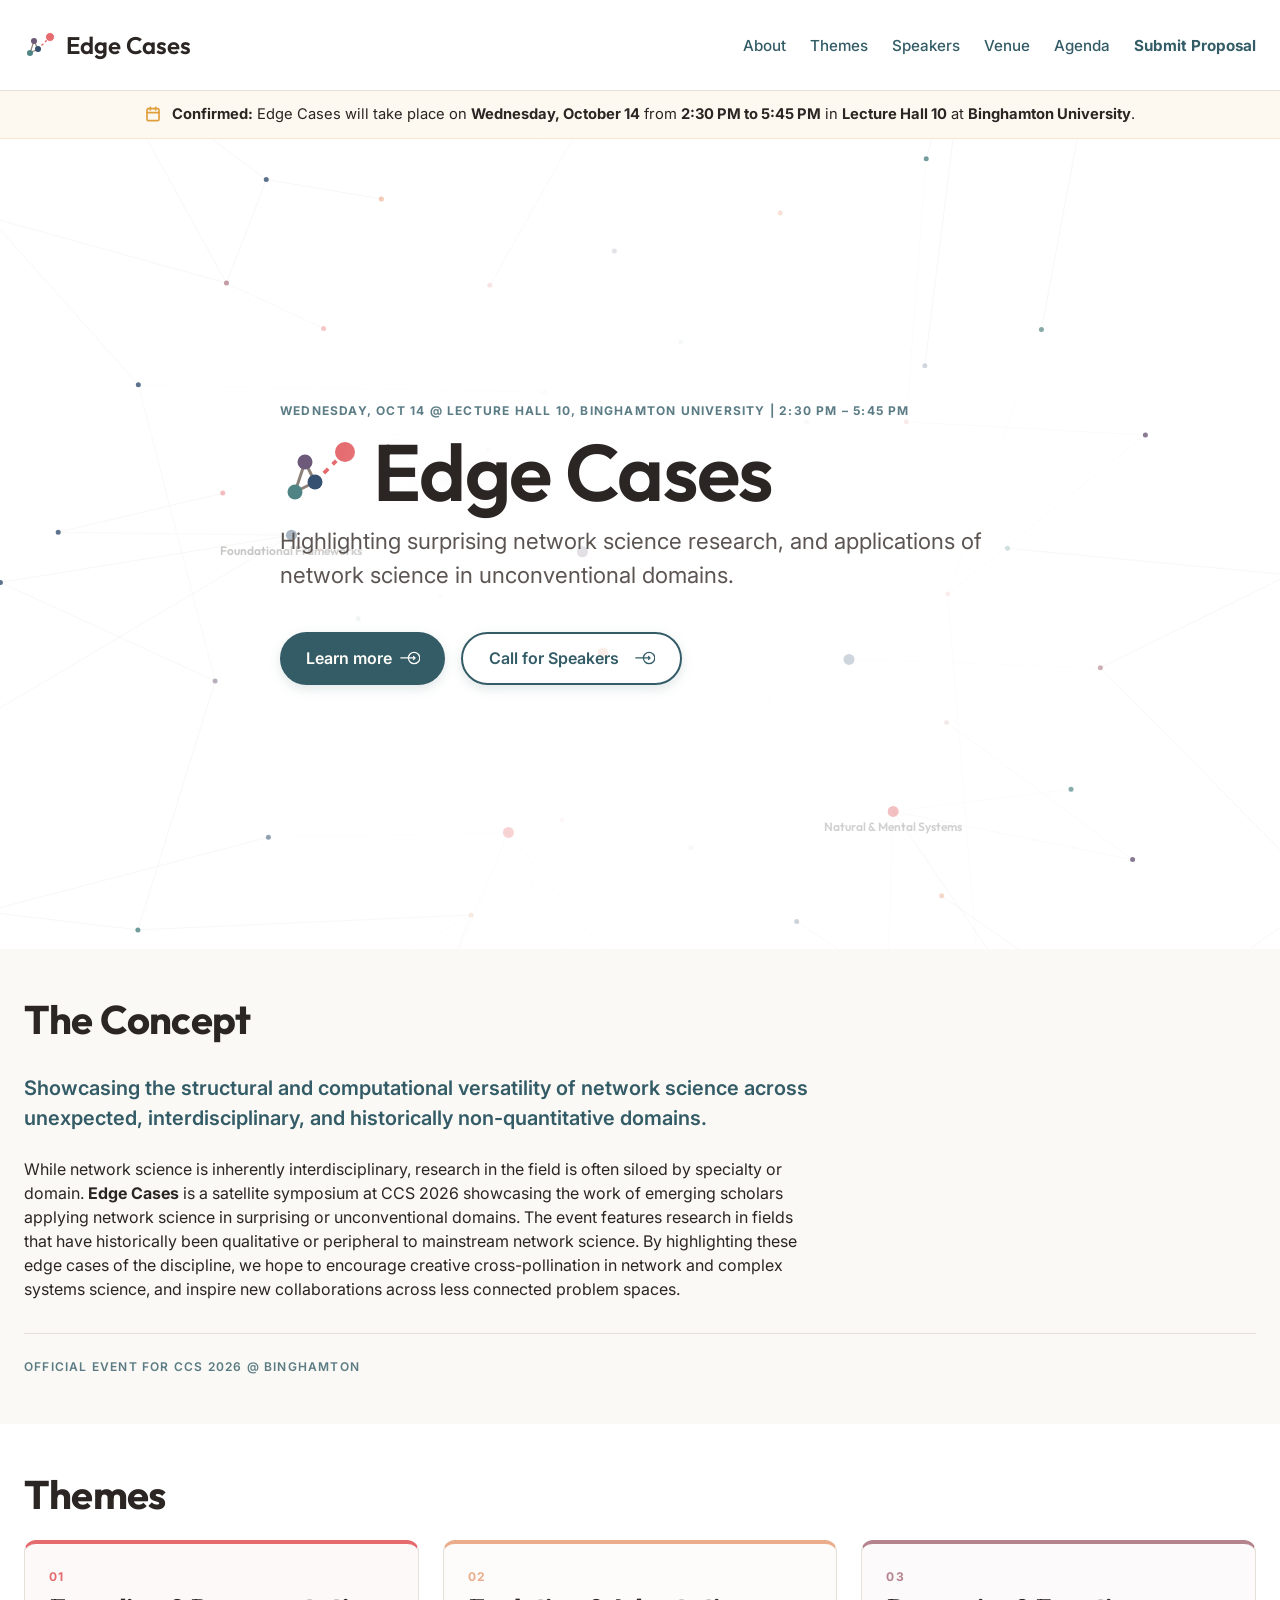
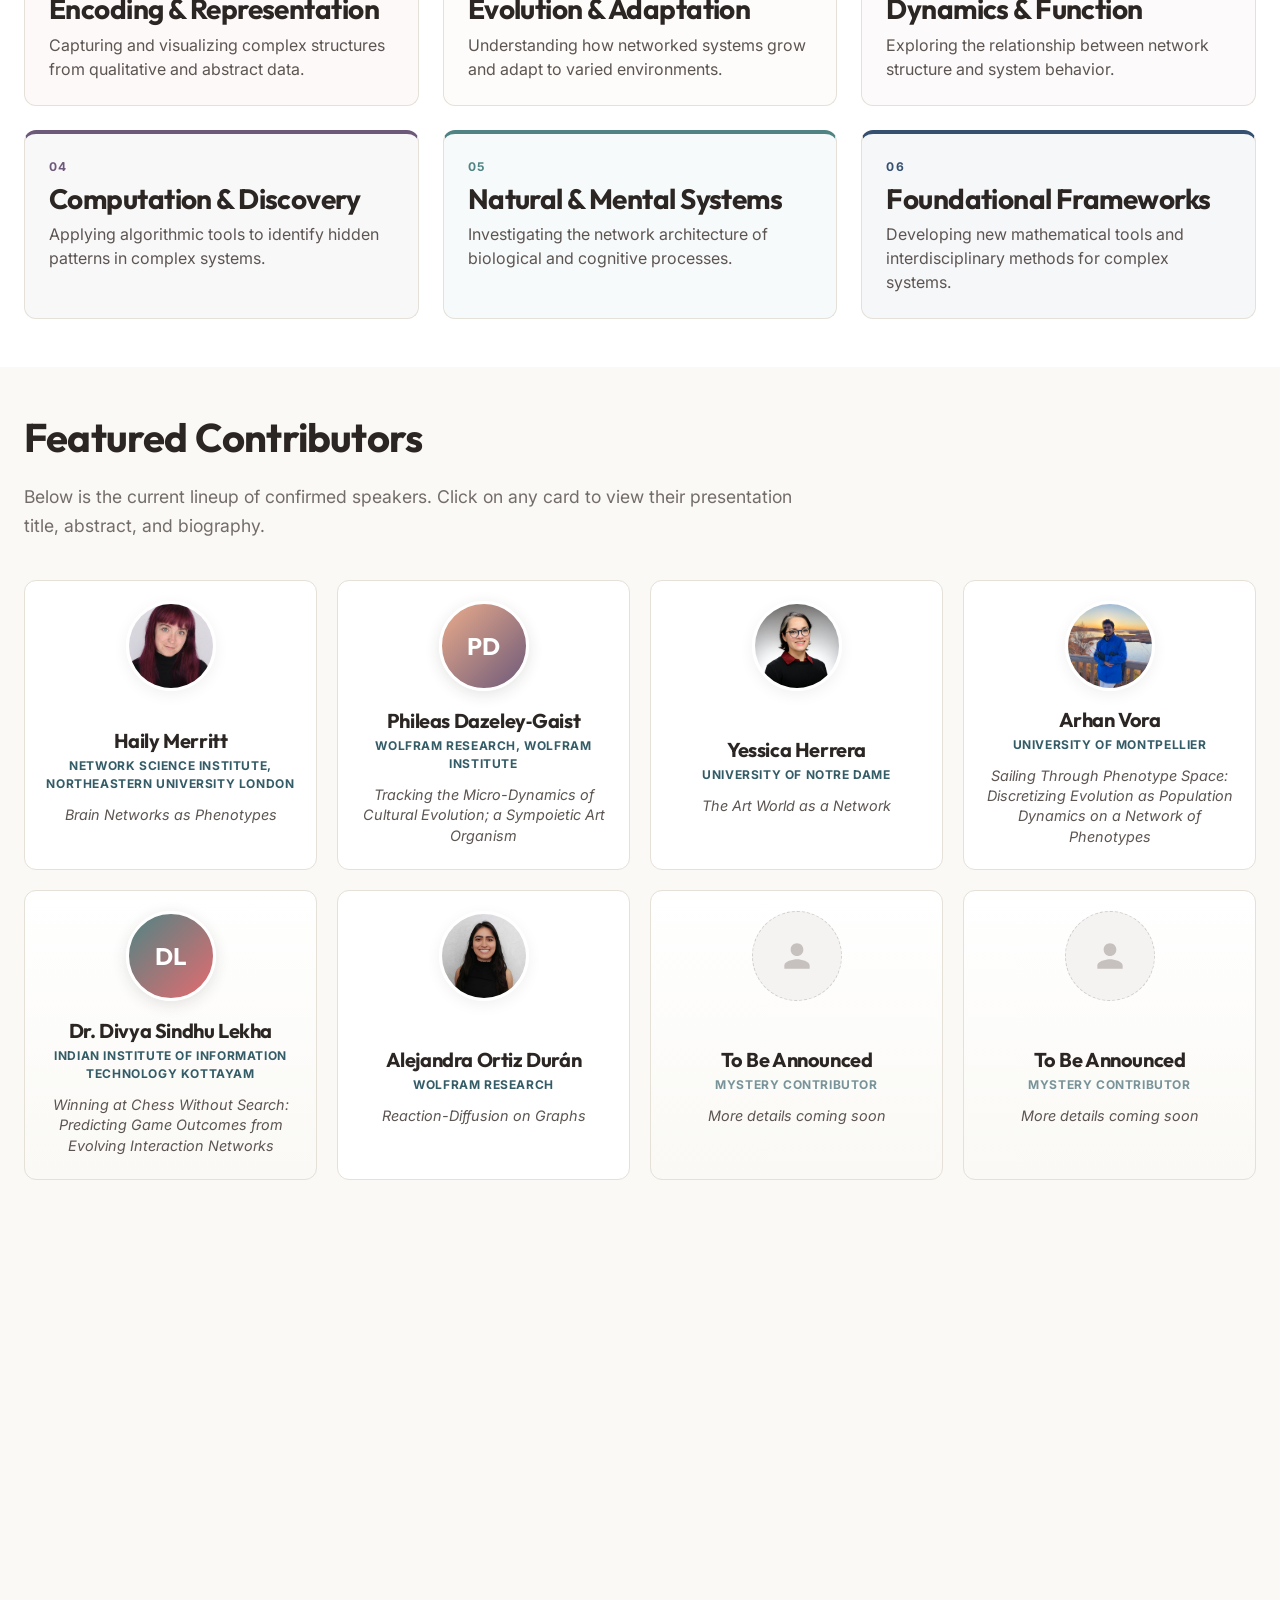
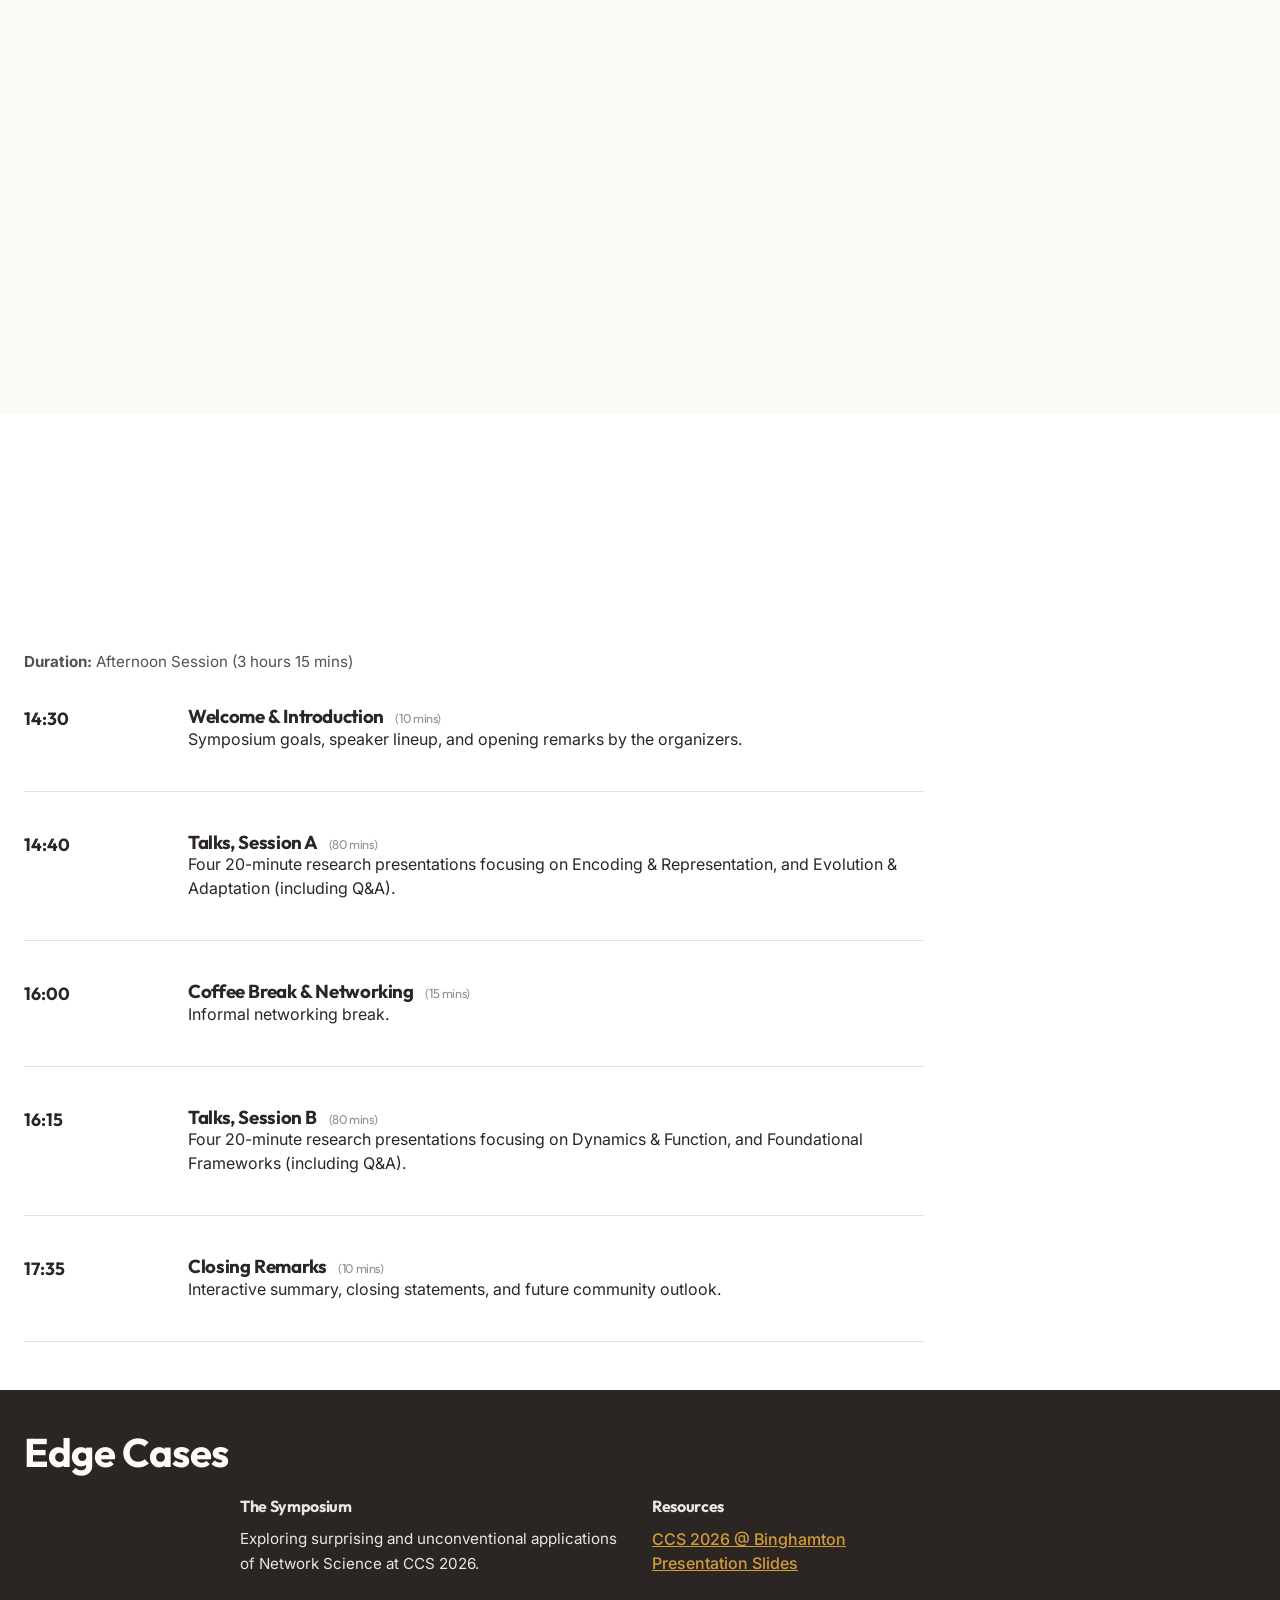
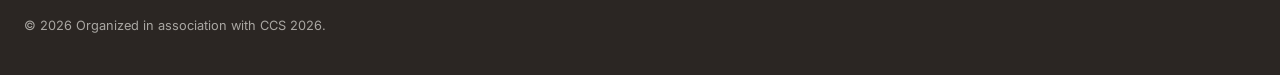
==== index.html @ ad69d9b4 "feat: add slides functionality with custom themes and update speaker data with theme metadata" ====
<!DOCTYPE html>
<html lang="en">

<head>
    <meta charset="UTF-8">
    <meta name="viewport" content="width=device-width, initial-scale=1.0">
    <title>Edge Cases: Surprising and Unconventional Applications in Network Science | CCS 2026 Satellite</title>
    <meta name="description"
        content="Join us at CCS 2026 for Edge Cases: a satellite symposium exploring surprising and unconventional applications of Network Science.">
    <meta name="keywords" content="network science, complex networks, complex systems, satellite symposium, CCS 2026, unconventional network science, network applications">
    <link rel="canonical" href="https://edgecases2026.org/">
    <link rel="stylesheet" href="style.css">
    
    <!-- Social Media Meta Tags -->
    <meta property="og:title" content="Edge Cases: Surprising and Unconventional Applications in Network Science | CCS 2026 Satellite">
    <meta property="og:description" content="Join us at CCS 2026 for Edge Cases: a satellite symposium exploring surprising and unconventional applications of Network Science.">
    <meta property="og:image" content="https://edgecases2026.org/media/thumbnail.png">
    <meta property="og:image:width" content="1200">
    <meta property="og:image:height" content="630">
    <meta property="og:url" content="https://edgecases2026.org">
    <meta property="og:type" content="website">
    <meta name="twitter:card" content="summary_large_image">
    <meta name="twitter:title" content="Edge Cases: CCS 2026 Satellite">
    <meta name="twitter:description" content="A CCS 2026 satellite symposium exploring surprising and unconventional applications of Network Science.">
    <meta name="twitter:image" content="https://edgecases2026.org/media/thumbnail.png">

    <link rel="preconnect" href="https://fonts.googleapis.com">
    <link rel="preconnect" href="https://fonts.gstatic.com" crossorigin>
    <link
        href="https://fonts.googleapis.com/css2?family=Inter:wght@400;500;600;700&family=Outfit:wght@300;400;500;600;700;800&family=Roboto+Mono:wght@500&display=swap"
        rel="stylesheet">
    <link rel="icon" type="image/svg+xml" href="favicon.svg">
</head>

<body>
    <header>
        <nav class="container">
            <a href="#" class="logo" style="display: flex; align-items: center; gap: 0.6rem; text-decoration: none; font-weight: 600; color: var(--text-color);">
                <svg width="32" height="32" viewBox="0 0 32 32" fill="none" xmlns="http://www.w3.org/2000/svg" style="display: inline-block; vertical-align: middle;">
                    <!-- Connection lines -->
                    <line x1="6" y1="24" x2="14" y2="20" stroke="#8c827a" stroke-width="1.2" />
                    <line x1="6" y1="24" x2="10" y2="12" stroke="#8c827a" stroke-width="1.2" />
                    <line x1="14" y1="20" x2="10" y2="12" stroke="#8c827a" stroke-width="1.2" />
                    <!-- Outlier connection -->
                    <line x1="14" y1="20" x2="26" y2="8" stroke="#e56b6f" stroke-width="1.5" stroke-dasharray="2.5 2.5" />
                    
                    <!-- Cluster Nodes -->
                    <circle cx="6" cy="24" r="3" fill="#508484" />
                    <circle cx="10" cy="12" r="3" fill="#6d597a" />
                    <circle cx="14" cy="20" r="3" fill="#355070" />
                    <!-- The Edge Case node (glowing coral, offset) -->
                    <circle cx="26" cy="8" r="4.5" fill="#e56b6f" stroke="#ffffff" stroke-width="1" />
                </svg>
                <span>Edge Cases</span>
            </a>
            <ul class="nav-links">
                <li><a href="#about">About</a></li>
                <li><a href="#themes">Themes</a></li>
                <li><a href="#speakers">Speakers</a></li>
                <li><a href="#venue">Venue</a></li>
                <li><a href="#agenda">Agenda</a></li>
                <li><a href="https://www.wolframcloud.com/obj/phileasd/EdgeCases2026_Submission" target="_blank"
                        style="color: var(--accent-color); font-weight: 700;">Submit Proposal</a></li>
            </ul>
            <button class="burger-button" id="mobileBurger">
                <span></span>
                <span></span>
                <span></span>
            </button>
        </nav>
        <div class="mobile-menu-panel" id="mobileMenu">
            <a href="#about">About</a>
            <a href="#themes">Themes</a>
            <a href="#speakers">Speakers</a>
            <a href="#venue">Venue</a>
            <a href="#agenda">Agenda</a>
            <a href="https://www.wolframcloud.com/obj/phileasd/EdgeCases2026_Submission" target="_blank"
                style="color: var(--accent-color); font-weight: 700;">Submit Proposal</a>
        </div>
    </header>

    <main>
        <div class="info-banner">
            <svg width="16" height="16" viewBox="0 0 24 24" fill="none" stroke="var(--secondary-accent)" stroke-width="2.5" stroke-linecap="round" stroke-linejoin="round" style="flex-shrink: 0; vertical-align: middle; margin-right: 0.2rem;">
                <rect x="3" y="4" width="18" height="18" rx="2" ry="2"></rect>
                <line x1="16" y1="2" x2="16" y2="6"></line>
                <line x1="8" y1="2" x2="8" y2="6"></line>
                <line x1="3" y1="10" x2="21" y2="10"></line>
            </svg>
            <p><strong>Confirmed:</strong> Edge Cases will take place on <strong>Wednesday, October 14</strong> from
                <strong>2:30 PM to 5:45 PM</strong> in <strong>Lecture Hall 10</strong> at <strong>Binghamton University</strong>.</p>
        </div>
        <section class="hero" id="home">
            <canvas id="networkCanvas" class="hero-canvas"></canvas>
            <div class="container">
                <div class="mono" data-reveal style="opacity: 0.8; margin-bottom: 0.5rem; color: var(--accent-color);">
                    Wednesday, Oct 14 @ Lecture Hall 10, Binghamton University | 2:30 PM – 5:45 PM
                </div>
                <h1 data-reveal style="display: flex; align-items: center; gap: 0.8rem; flex-wrap: wrap;">
                    <svg width="80" height="80" viewBox="0 0 32 32" fill="none" xmlns="http://www.w3.org/2000/svg" style="display: inline-block; vertical-align: middle;">
                        <!-- Connection lines -->
                        <line x1="6" y1="24" x2="14" y2="20" stroke="#8c827a" stroke-width="1.2" />
                        <line x1="6" y1="24" x2="10" y2="12" stroke="#8c827a" stroke-width="1.2" />
                        <line x1="14" y1="20" x2="10" y2="12" stroke="#8c827a" stroke-width="1.2" />
                        <!-- Outlier connection -->
                        <line x1="14" y1="20" x2="26" y2="8" stroke="#e56b6f" stroke-width="1.5" stroke-dasharray="2.5 2.5" />
                        
                        <!-- Cluster Nodes -->
                        <circle cx="6" cy="24" r="3" fill="#508484" />
                        <circle cx="10" cy="12" r="3" fill="#6d597a" />
                        <circle cx="14" cy="20" r="3" fill="#355070" />
                        <!-- The Edge Case node (glowing coral, offset) -->
                        <circle cx="26" cy="8" r="4.5" fill="#e56b6f" stroke="#ffffff" stroke-width="1" />
                    </svg>
                    <span>Edge Cases</span>
                </h1>
                <p class="tagline" data-reveal>Highlighting surprising network science research, and applications of network science in unconventional domains.</p>
                <div data-reveal style="display: flex; gap: 1rem; flex-wrap: wrap;">
                    <a href="#about" class="primary-cta">
                        Learn more
                        <svg class="arrow-circle-icon" width="24" height="14" viewBox="-395 256 24 14">
                            <path fill="none" d="M-377 263h-17.6m15.4-2.2l2.2 2.2-2.2 2.2" stroke="currentColor" stroke-width="1.5" />
                            <circle fill="none" cx="-378.1" cy="263" r="6.8" stroke="currentColor" stroke-width="1.5" />
                        </svg>
                    </a>
                    <a href="https://www.wolframcloud.com/obj/phileasd/EdgeCases2026_Submission" target="_blank"
                        class="primary-cta"
                        style="background: transparent; color: var(--accent-color); border: 2px solid var(--accent-color);">
                        Call for Speakers
                        <svg class="arrow-circle-icon" width="24" height="14" viewBox="-395 256 24 14"
                            style="margin-left: 0.5rem; stroke: var(--accent-color);">
                            <path fill="none" d="M-377 263h-17.6m15.4-2.2l2.2 2.2-2.2 2.2" stroke="currentColor"
                                stroke-width="1.5" />
                            <circle fill="none" cx="-378.1" cy="263" r="6.8" stroke="currentColor" stroke-width="1.5" />
                        </svg>
                    </a>
                </div>
            </div>
        </section>

        <section class="section section-alt" id="about">
            <div class="container">
                <div style="display: flex; flex-direction: column; gap: var(--space-lg);">
                    <div data-reveal style="max-width: 800px;">
                        <h2 style="margin-bottom: 2rem;">The Concept</h2>
                        <p style="font-size: 1.25rem; font-weight: 600; color: var(--accent-color); margin-bottom: 1.5rem; line-height: 1.5;">
                            Showcasing the structural and computational versatility of network science across unexpected, interdisciplinary, and historically non-quantitative domains.
                        </p>
                        <p>While network science is inherently interdisciplinary, research in the field is often siloed
                            by specialty or domain. <strong>Edge Cases</strong> is a satellite symposium at CCS 2026
                            showcasing the work of emerging scholars applying network science in surprising or unconventional domains.
                            The event features research in fields that have historically been qualitative or peripheral to mainstream
                            network science. By highlighting these edge cases of the discipline, we hope to encourage creative
                            cross-pollination in network and complex systems science, and inspire new collaborations across less
                            connected problem spaces.</p>
                    </div>
                    <div data-reveal
                        style="display: flex; flex-wrap: wrap; gap: 1.5rem; align-items: center; padding-top: 1.5rem; border-top: 1px solid var(--border-color);">
                        <a href="https://ccs26.cssociety.org/" target="_blank" class="mono"
                            style="color: var(--accent-color); font-weight: 600; text-decoration: none; opacity: 0.8;">Official
                            Event for CCS 2026 @ Binghamton</a>
                    </div>
                </div>
            </div>
        </section>

        <section class="section" id="themes">
            <div class="container">
                <h2 data-reveal>Themes</h2>
                <div class="grid" id="themes-grid" style="margin-top: var(--space-md);">
                    <!-- Dynamic Themes Inject Here -->
                </div>
            </div>
        </section>

        <section class="section section-alt" id="speakers">
            <div class="container" id="speakers-container">
                <!-- Dynamic Speakers or Teaser Inject Here via app.js -->
            </div>
        </section>

        <section class="section section-alt" id="venue">
            <div class="container">
                <h2 data-reveal>Venue & Location</h2>
                <div class="venue-layout" data-reveal>
                    <div class="venue-info">
                        <div class="venue-card">
                            <span class="mono" style="color: var(--accent-color); margin-bottom: 0.5rem; display: inline-block;">Location</span>
                            <h3 style="margin-bottom: 0.5rem; font-size: 1.75rem;">Lecture Hall 10</h3>
                            <p class="venue-building" style="font-weight: 600; margin-bottom: 0.25rem;">Lecture Hall Building (Bldg. No. 034)</p>
                            <p class="venue-institution" style="color: var(--muted-text); margin-bottom: 1rem;">Binghamton University | First Floor</p>
                            <p style="margin-bottom: 1.25rem; font-size: 0.95rem; line-height: 1.6;">
                                The symposium will take place in <strong>Lecture Hall 10</strong>, on the first floor of the main Lecture Hall building.
                            </p>
                            <div class="venue-timing" style="font-size: 0.9rem; border-top: 1px solid var(--border-color); padding-top: 1rem; line-height: 1.6;">
                                <strong>Date:</strong> Wednesday, October 14, 2026<br>
                                <strong>Official Satellite Slot:</strong> Afternoon Session (Satellite 3B, 3:15 PM – 5:45 PM)<br>
                                <strong>Edge Cases Program:</strong> 2:30 PM – 5:45 PM
                            </div>
                        </div>
                        
                        <div class="resource-downloads" style="margin-top: 1.5rem; display: flex; flex-direction: column; gap: 0.75rem;">
                            <a href="media/venue-map.pdf" target="_blank" class="download-btn">
                                <svg class="download-icon" width="16" height="16" viewBox="0 0 24 24" fill="none" stroke="currentColor" stroke-width="2" stroke-linecap="round" stroke-linejoin="round" style="margin-right: 0.5rem; vertical-align: middle;">
                                    <path d="M21 15v4a2 2 0 0 1-2 2H5a2 2 0 0 1-2-2v-4M7 10l5 5 5-5M12 15V3"/>
                                </svg>
                                <span>Download Venue Floor Plan (PDF)</span>
                            </a>
                            <a href="media/program-glance.pdf" target="_blank" class="download-btn">
                                <svg class="download-icon" width="16" height="16" viewBox="0 0 24 24" fill="none" stroke="currentColor" stroke-width="2" stroke-linecap="round" stroke-linejoin="round" style="margin-right: 0.5rem; vertical-align: middle;">
                                    <path d="M21 15v4a2 2 0 0 1-2 2H5a2 2 0 0 1-2-2v-4M7 10l5 5 5-5M12 15V3"/>
                                </svg>
                                <span>Download CCS Program at a Glance (PDF)</span>
                            </a>
                        </div>
                    </div>
                    
                    <div class="venue-visuals">
                        <div class="tab-container">
                            <div class="tab-buttons">
                                <button class="tab-btn active" data-tab="floorplan">Venue Floor Plan</button>
                                <button class="tab-btn" data-tab="schedule">CCS Schedule Glance</button>
                            </div>
                            <div class="tab-content active" id="floorplan-tab">
                                <div class="image-preview-wrapper" style="padding: 0; height: 500px;">
                                    <iframe src="media/venue-map.pdf" width="100%" height="100%" style="border: none; border-radius: 4px;"></iframe>
                                </div>
                            </div>
                            <div class="tab-content" id="schedule-tab">
                                <div class="image-preview-wrapper" style="padding: 0; height: 500px;">
                                    <iframe src="media/program-glance.pdf" width="100%" height="100%" style="border: none; border-radius: 4px;"></iframe>
                                </div>
                            </div>
                        </div>
                    </div>
                </div>
            </div>
        </section>

        <section class="section" id="agenda">
            <div class="container">
                <h2 data-reveal>Agenda</h2>
                <div class="info-banner" data-reveal style="margin-bottom: 2rem; border: 1px solid var(--border-color); border-radius: 4px; background: rgba(0,0,0,0.02);">
                    <p style="font-size: 0.9rem; opacity: 0.8;"><strong>Note:</strong> This schedule is tentative and subject to change based on the final speaker lineup.</p>
                </div>
                <div class="agenda-list" id="agenda-list">
                    <!-- Dynamic Agenda Inject Here -->
                </div>
            </div>
        </section>

        <!-- <section class="section section-alt" id="host">
            <div class="container">
                <div class="organizers-header" data-reveal>
                    <h2>The Host</h2>
                    <p class="section-description">Edge Cases 2026 is hosted by <strong>Wolfram Research</strong>.</p>
                </div>
            </div>
        </section> -->
    </main>

    <footer style="padding: 2.5rem 0; background: var(--primary-dark); color: #fdfcf7;">
        <div class="container text-center">
            <h2 style="color: #fdfcf7; margin-bottom: 1.5rem;">Edge Cases</h2>
            <div class="grid" style="max-width: 800px; margin: 0 auto; opacity: 0.9; text-align: left;">
                <div>
                    <h4 style="color: #fdfcf7; margin-bottom: 0.75rem;">The Symposium</h4>
                    <p style="font-size: 0.95rem; line-height: 1.6;">Exploring surprising and unconventional applications of Network Science at CCS 2026.</p>
                </div>
                <div>
                    <h4 style="color: #fdfcf7; margin-bottom: 0.75rem;">Resources</h4>
                    <ul>
                        <li><a href="https://ccs26.cssociety.org/" target="_blank"
                                style="color: #e5a93b; text-decoration: underline; font-weight: 500;">CCS 2026 @ Binghamton</a></li>
                        <li><a href="slides.html"
                                style="color: #e5a93b; text-decoration: underline; font-weight: 500;">Presentation Slides</a></li>
                    </ul>
                </div>
            </div>
            <p style="margin-top: 2.5rem; font-size: 0.8rem; opacity: 0.6;">&copy; 2026 Organized in association with CCS 2026.</p>
        </div>
    </footer>

    <!-- Speaker Detail Modal -->
    <dialog id="speakerModal" class="speaker-detail-modal">
        <div class="modal-wrapper">
            <button class="modal-close" id="modalCloseBtn" aria-label="Close modal">&times;</button>
            <div class="modal-body">
                <div class="modal-header">
                    <div class="modal-speaker-image" id="modalSpeakerImage"></div>
                    <div class="modal-speaker-meta">
                        <h2 id="modalSpeakerName"></h2>
                        <div class="modal-speaker-affiliation" id="modalSpeakerAffiliation"></div>
                        <a id="modalSpeakerLink" href="#" target="_blank" class="mono" style="font-size: 0.85rem; color: var(--accent-color); text-decoration: none; display: block; margin-top: 0.35rem; font-weight: 500;"></a>
                    </div>
                </div>
                <div class="modal-content-section">
                    <div class="modal-talk-section">
                        <span class="mono modal-section-tag">Presentation Title</span>
                        <h3 id="modalTalkTitle" style="color: var(--accent-color); font-size: 1.5rem; margin: 0.5rem 0 1.25rem 0;"></h3>
                        <span class="mono modal-section-tag">Abstract</span>
                        <p id="modalTalkAbstract" class="modal-text" style="margin-top: 0.5rem; margin-bottom: 1.5rem; font-size: 0.98rem; line-height: 1.6; color: var(--text-color);"></p>
                    </div>
                    <div class="modal-bio-section" style="border-top: 1px solid var(--border-color); padding-top: 1.25rem;">
                        <span class="mono modal-section-tag">Biography</span>
                        <p id="modalSpeakerBio" class="modal-text" style="margin-top: 0.5rem; font-size: 0.95rem; line-height: 1.6; color: var(--muted-text);"></p>
                    </div>
                </div>
            </div>
        </div>
    </dialog>

    <script src="app.js"></script>
</body>

</html>
---- style.css ----
:root {
  /* Colors - Warm, Creative, Light & Simple */
  --bg-color: #ffffff;       /* Crisp clean white */
  --section-bg: #faf9f5;     /* Soft paper warm-grey */
  --text-color: #2b2623;     /* Dark espresso charcoal */
  --accent-color: #335c67;   /* Muted Slate Teal */
  --secondary-accent: #e09f3e; /* Warm Ochre */
  --primary-dark: #2b2623;   /* Espresso charcoal for strong contrast */
  --muted-text: #5c5552;     /* Slightly darker warm grey for readability */
  --card-bg: #ffffff;
  --border-color: #e5e0d8;   /* Cleaner, slightly darker border */
  --nav-bg: rgba(255, 255, 255, 0.96);

  /* Typography */
  --font-main: 'Inter', sans-serif;
  --font-heading: 'Outfit', sans-serif;
  --font-mono: 'Roboto Mono', monospace;

  /* Spacing - Compact & Dense */
  --space-xs: 0.5rem;
  --space-sm: 1rem;
  --space-md: 1.5rem;
  --space-lg: 2rem;
  --space-xl: 3rem;

  /* Rounding - Softer, more creative */
  --radius-lg: 0.75rem;

  /* Transitions */
  --transition-fast: 0.2s cubic-bezier(0.16, 1, 0.3, 1);
  --transition-slow: 0.6s cubic-bezier(0.16, 1, 0.3, 1);
}

* {
  margin: 0;
  padding: 0;
  box-sizing: border-box;
}

html {
  scroll-behavior: smooth;
}

body {
  background-color: var(--bg-color);
  color: var(--text-color);
  font-family: var(--font-main);
  line-height: 1.5;
  /* Slightly tighter line height */
  overflow-x: hidden;
  padding-top: 90px; /* Offset for fixed header */
}

h1,
h2,
h3,
h4 {
  font-family: var(--font-heading);
  font-weight: 700;
  line-height: 1.1;
  letter-spacing: -0.02em;
}

h1 {
  font-size: clamp(3rem, 10vw, 5rem);
  /* Sized down slightly */
  color: var(--primary-dark);
}

h2 {
  font-size: clamp(2rem, 5vw, 2.5rem);
  margin-bottom: 1.5rem;
  /* Tighter h2 */
}

a {
  color: inherit;
  text-decoration: none;
  transition: var(--transition-fast);
}

ul {
  list-style: none;
}

/* Layout */
.container {
  max-width: 1300px;
  margin: 0 auto;
  padding: 0 var(--space-md);
}

.section {
  padding: var(--space-xl) 0;
  scroll-margin-top: 90px;
}

.section-alt {
  background: var(--section-bg);
}

.mono {
  font-family: var(--font-main);
  /* Tagline style */
  font-weight: 700;
  font-size: 0.75rem;
  text-transform: uppercase;
  letter-spacing: 0.1em;
  color: var(--accent-color);
}

/* Components */
.btn {
  display: inline-block;
  padding: 1rem 2.5rem;
  font-weight: 700;
  text-transform: uppercase;
  letter-spacing: 0.1em;
  background: var(--accent-color);
  color: white;
  border-radius: 0;
  transition: var(--transition-fast);
  border: none;
}

.btn:hover {
  background: var(--accent-color);
  transform: translateY(-2px);
}

/* Specific Section Styles */
/* Header */
header {
  position: fixed;
  top: 0;
  width: 100%;
  z-index: 1000;
  background: var(--nav-bg);
  border-bottom: 1px solid var(--border-color);
}

header .container {
  display: flex;
  justify-content: space-between;
  align-items: center;
  height: 90px;
}

.logo {
  font-family: var(--font-heading);
  font-size: 1.5rem;
  font-weight: 600;
  color: var(--text-color);
  white-space: nowrap;
  /* Prevent title from wrapping */
  z-index: 1001;
}

.nav-links {
  display: flex;
  gap: var(--space-md);
  align-items: center;
}

.nav-links a {
  font-weight: 500;
  color: var(--muted-text);
  font-size: 0.95rem;
}

.nav-links a:hover,
.nav-links a.active {
  color: var(--accent-color);
}

.nav-external a {
  color: var(--primary-dark) !important;
  font-weight: 700 !important;
  border: 1px solid var(--accent-color);
  padding: 0.4rem 0.8rem;
  border-radius: 4px;
  transition: all 0.2s ease;
}

.nav-external a:hover {
  background: var(--accent-color);
  color: white !important;
}

/* Hamburger Menu Button */
.burger-button {
  display: none;
  background: none;
  border: none;
  cursor: pointer;
  z-index: 1001;
  padding: 10px;
}

.burger-button span {
  display: block;
  width: 25px;
  height: 2px;
  background-color: var(--text-color);
  margin: 5px 0;
  transition: var(--transition-fast);
}

/* Mobile Menu Panel */
.mobile-menu-panel {
  display: none;
  position: fixed;
  top: 0;
  left: 0;
  width: 100%;
  height: 100vh;
  background: white;
  padding: 120px var(--space-md) var(--space-md);
  z-index: 1000;
  flex-direction: column;
  gap: var(--space-md);
}

.mobile-menu-panel a {
  font-size: 2rem;
  font-family: var(--font-heading);
  font-weight: 700;
  color: var(--text-color);
}

.mobile-menu-panel.active {
  display: flex;
}

.burger-button.active span:nth-child(1) {
  transform: rotate(45deg) translate(5px, 5px);
}

.burger-button.active span:nth-child(2) {
  opacity: 0;
}

.burger-button.active span:nth-child(3) {
  transform: rotate(-45deg) translate(5px, -5px);
}

/* Hero */
.hero {
  height: 90vh;
  /* Taller hero */
  min-height: 600px;
  display: flex;
  align-items: center;
  position: relative;
  background: white;
  /* Clean background for topic network */
  overflow: hidden;
  scroll-margin-top: 90px;
}

.hero-canvas {
  position: absolute;
  top: 0;
  left: 0;
  width: 100%;
  height: 100%;
  z-index: 1;
}

.hero .container {
  position: relative;
  z-index: 2;
  pointer-events: none;
  /* Allow interaction with canvas */
}

.hero .container>* {
  pointer-events: auto;
  /* Re-enable for content */
}

.hero h1 {
  position: relative;
  z-index: 10;
  margin: 0.5rem 0;
  text-shadow: 0 0 40px rgba(253, 253, 253, 1), 0 0 20px rgba(253, 253, 253, 0.8);
  /* Stronger glow for legibility */
  font-weight: 600;
}

.hero p.tagline {
  font-size: clamp(1.1rem, 3vw, 1.4rem);
  max-width: 720px;
  color: var(--muted-text);
  margin-bottom: var(--space-md);
  position: relative;
  z-index: 10;
  text-shadow: 0 0 20px rgba(253, 253, 253, 0.9);
}

/* Arrow CTA style */
.primary-cta {
  display: inline-flex;
  align-items: center;
  gap: 0.5rem;
  padding: 0.8rem 1.6rem;
  background: var(--accent-color);
  color: #fdfcf7;
  text-decoration: none;
  border-radius: 30px;
  font-weight: 600;
  transition: transform 0.2s, background 0.2s, box-shadow 0.2s;
  margin-top: 1rem;
  box-shadow: 0 4px 12px rgba(51, 92, 103, 0.15);
}

.primary-cta:hover {
  background: var(--primary-dark);
  color: #fdfcf7;
  transform: translateY(-2px);
  box-shadow: 0 6px 16px rgba(43, 38, 35, 0.25);
}

.primary-cta svg {
  width: 20px;
  height: 20px;
  stroke: currentColor;
  transition: transform 0.2s;
}

.primary-cta:hover svg {
  transform: translateX(4px);
}

/* Cards */
.grid {
  display: grid;
  grid-template-columns: repeat(auto-fit, minmax(320px, 1fr));
  gap: var(--space-md);
}

.theme-card {
  padding: var(--space-md);
  background: var(--card-bg);
  border-radius: var(--radius-lg);
  border: 1px solid var(--border-color);
  transition: var(--transition-fast);
}

.theme-card:hover {
  border-color: var(--theme-color);
  transform: translateY(-4px) rotate(0.4deg);
  box-shadow: 0 10px 24px rgba(43, 38, 35, 0.06);
}

.theme-card h3 {
  margin: 0.5rem 0;
  font-size: 1.75rem;
}

.theme-card p {
  color: var(--muted-text);
}

#speakers-grid {
  display: grid;
  grid-template-columns: 1fr;
  gap: 1.25rem;
}

@media (min-width: 500px) {
  #speakers-grid {
    grid-template-columns: repeat(2, 1fr);
  }
}

@media (min-width: 900px) {
  #speakers-grid {
    grid-template-columns: repeat(3, 1fr);
  }
}

@media (min-width: 1200px) {
  #speakers-grid {
    grid-template-columns: repeat(4, 1fr);
  }
}

.speaker-card {
  position: relative;
  padding: 1.25rem;
  background: white;
  border-radius: var(--radius-lg);
  border: 1px solid var(--border-color);
  text-align: center;
  transition: var(--transition-fast);
  display: flex;
  flex-direction: column;
  min-height: 290px;
  cursor: pointer;
}

.update-badge {
  position: absolute;
  top: 12px;
  right: 12px;
  background: rgba(224, 159, 62, 0.92); /* Elegant secondary amber accent */
  color: white;
  font-family: var(--font-mono);
  font-size: 0.65rem;
  font-weight: 700;
  padding: 0.25rem 0.6rem;
  border-radius: 4px;
  text-transform: uppercase;
  letter-spacing: 0.06em;
  box-shadow: 0 2px 8px rgba(224, 159, 62, 0.2);
  display: inline-flex;
  align-items: center;
  gap: 0.3rem;
  z-index: 5;
  transition: all 0.2s ease;
}

.speaker-card:hover .update-badge {
  background: #e09f3e;
  transform: scale(1.05);
}

.speaker-card.no-image {
  justify-content: center;
  background: linear-gradient(to bottom, #ffffff, var(--section-bg));
}

.speaker-card:hover {
  border-color: var(--theme-color);
  transform: translateY(-4px) rotate(-0.4deg);
  box-shadow: 0 10px 24px rgba(43, 38, 35, 0.06);
}

.speaker-card.is-anonymous {
  cursor: default;
}

.speaker-card.is-anonymous:hover {
  border-color: var(--border-color);
  transform: none;
  box-shadow: none;
}

.speaker-image {
  width: 90px;
  height: 90px;
  margin: 0 auto 1rem;
  border-radius: 50%;
  overflow: hidden;
  border: 3px solid var(--bg-color);
  box-shadow: 0 4px 15px rgba(0,0,0,0.06);
  flex-shrink: 0;
}

.speaker-image-placeholder {
  width: 90px;
  height: 90px;
  margin: 0 auto 1rem;
  border-radius: 50%;
  display: flex;
  align-items: center;
  justify-content: center;
  background: linear-gradient(135deg, var(--accent-color), var(--secondary-accent));
  color: white;
  font-family: var(--font-heading);
  font-weight: 700;
  font-size: 1.5rem;
  border: 3px solid var(--bg-color);
  box-shadow: 0 4px 15px rgba(51, 92, 103, 0.15);
  flex-shrink: 0;
}

.speaker-image img {
  width: 100%;
  height: 100%;
  object-fit: cover;
}

.speaker-info {
  flex-grow: 1;
  display: flex;
  flex-direction: column;
  justify-content: center;
}

.speaker-card h3 {
  font-size: 1.25rem;
  margin-bottom: 0.35rem;
  color: var(--primary-dark);
}

.speaker-card .affiliation {
  font-size: 0.75rem;
  font-weight: 700;
  color: var(--accent-color);
  margin-bottom: 0.75rem;
  text-transform: uppercase;
  letter-spacing: 0.05em;
}

.speaker-card .topic {
  font-size: 0.9rem;
  color: var(--muted-text);
  font-style: italic;
  line-height: 1.4;
}

/* Speaker Lineup Teaser */
.lineup-teaser-card {
  max-width: 850px;
  margin: 1rem auto 0;
  padding: 3.5rem 2rem;
  background: white;
  border-radius: var(--radius-lg);
  border: 1px solid var(--border-color);
  box-shadow: 0 4px 20px rgba(43, 38, 35, 0.03);
  text-align: center;
  display: flex;
  flex-direction: column;
  align-items: center;
  gap: 2.5rem;
  transition: var(--transition-medium);
}

.lineup-teaser-card:hover {
  transform: translateY(-2px);
  box-shadow: 0 10px 30px rgba(43, 38, 35, 0.07);
  border-color: var(--accent-color);
}

.avatar-stack {
  display: flex;
  justify-content: center;
  align-items: center;
  padding-left: 20px; /* Offset to keep stack centered */
}

.avatar-circle {
  width: 64px;
  height: 64px;
  border-radius: 50%;
  margin-left: -20px;
  border: 4px solid white;
  box-shadow: 0 4px 10px rgba(43, 38, 35, 0.12);
  transition: var(--transition-fast);
  display: flex;
  align-items: center;
  justify-content: center;
  color: white;
  font-family: var(--font-heading);
  font-weight: 700;
  font-size: 1.4rem;
  position: relative;
  cursor: pointer;
}

.avatar-circle:hover {
  transform: translateY(-6px) scale(1.1);
  z-index: 20 !important;
  box-shadow: 0 8px 20px rgba(43, 38, 35, 0.2);
}

.avatar-circle.mystery-avatar {
  font-size: 1.6rem;
}

@media (max-width: 480px) {
  .avatar-circle {
    width: 48px;
    height: 48px;
    margin-left: -15px;
    font-size: 1.1rem;
    border-width: 3px;
  }
  .avatar-circle.mystery-avatar {
    font-size: 1.25rem;
  }
  .avatar-stack {
    padding-left: 15px;
  }
}

.teaser-content h3 {
  font-size: 1.75rem;
  color: var(--primary-dark);
  margin-bottom: 0.75rem;
  font-family: var(--font-heading);
}

.teaser-content p {
  font-size: 1.1rem;
  color: var(--muted-text);
  max-width: 620px;
  margin: 0 auto 1.25rem;
  line-height: 1.6;
}

.teaser-subtext {
  font-size: 0.9rem;
  color: var(--accent-color);
  font-weight: 700;
  text-transform: uppercase;
  letter-spacing: 0.08em;
}

/* Agenda */
.agenda-list {
  max-width: 900px;
}

.agenda-item {
  display: flex;
  gap: var(--space-md);
  padding: 2.5rem 0;
  border-bottom: 1px solid var(--border-color);
}

.time {
  font-family: var(--font-heading);
  font-weight: 700;
  color: var(--primary-dark);
  font-size: 1.1rem;
  flex-basis: 140px;
  flex-shrink: 0;
}

/* Contact & Collaborate */
.organizers-header {
  max-width: 800px;
  margin-bottom: var(--space-lg);
}

.organizers-header h2 {
  margin-bottom: 1rem;
}

.section-description {
  font-size: 1.1rem;
  color: var(--muted-text);
  line-height: 1.6;
}

.organizers-grid {
  display: grid;
  grid-template-columns: repeat(auto-fit, minmax(400px, 1fr));
  gap: var(--space-lg);
  justify-items: start;
}

.organizers-card {
  padding: var(--space-lg);
  background: var(--card-bg);
  border-radius: var(--radius-lg);
  border: 1px solid var(--border-color);
  transition: var(--transition-fast);
  display: flex;
  flex-direction: column;
  justify-content: space-between;
}

.organizers-card:hover {
  border-color: var(--accent-color);
  transform: translateY(-5px);
  box-shadow: 0 10px 30px rgba(0, 0, 0, 0.03);
}

.organizers-card h3 {
  font-size: 1.8rem;
  margin-bottom: 1rem;
  color: var(--primary-dark);
}

.organizers-card p {
  color: var(--muted-text);
  margin-bottom: 2rem;
  line-height: 1.6;
}

.card-tag {
  font-family: var(--font-mono);
  font-size: 0.7rem;
  font-weight: 700;
  text-transform: uppercase;
  letter-spacing: 0.1em;
  color: var(--accent-color);
  margin-bottom: 0.5rem;
}

.organizers-actions {
  display: flex;
  gap: var(--space-md);
  flex-wrap: wrap;
}

.organizers-link {
  font-weight: 600;
  color: var(--primary-dark);
  border-bottom: 2px solid var(--accent-color);
  padding-bottom: 2px;
}

.organizers-link:hover {
  color: var(--accent-color);
}

.organizers-link:hover {
  color: var(--accent-color);
}

/* Info Banner */
.info-banner {
  background: rgba(224, 159, 62, 0.08); /* Subtle warm ochre tint */
  border-bottom: 1px solid rgba(224, 159, 62, 0.2);
  padding: 0.85rem var(--space-md);
  text-align: center;
  font-size: 0.92rem;
  color: var(--text-color);
  z-index: 900;
  position: relative;
  display: flex;
  justify-content: center;
  align-items: center;
  gap: 0.5rem;
}

.info-banner p {
  margin: 0;
  line-height: 1.4;
}

.info-banner strong {
  color: var(--primary-dark);
  font-weight: 700;
}

/* Animations */
[data-reveal] {
  opacity: 0;
  transform: translateY(40px);
  transition: var(--transition-slow);
}

[data-reveal].revealed {
  opacity: 1;
  transform: translateY(0);
}

/* Venue Section Styling */
.venue-layout {
  display: grid;
  grid-template-columns: 1fr 1.3fr;
  gap: var(--space-lg);
  margin-top: var(--space-md);
  align-items: start;
}

.venue-info {
  display: flex;
  flex-direction: column;
  gap: var(--space-md);
}

.venue-card {
  background: var(--card-bg);
  border: 1px solid var(--border-color);
  border-radius: var(--radius-lg);
  padding: 2rem;
  transition: border-color 0.3s ease, transform 0.3s ease;
  box-shadow: 0 4px 20px rgba(0, 0, 0, 0.02);
}

.venue-card:hover {
  border-color: var(--accent-color);
  transform: translateY(-2px);
}

.download-btn {
  display: flex;
  align-items: center;
  padding: 1rem 1.25rem;
  background: var(--card-bg);
  border: 1px solid var(--border-color);
  border-radius: var(--radius-lg);
  font-weight: 600;
  font-size: 0.9rem;
  color: var(--text-color);
  transition: all var(--transition-fast);
  box-shadow: 0 2px 8px rgba(0, 0, 0, 0.02);
}

.download-btn:hover {
  border-color: var(--accent-color);
  background: rgba(51, 92, 103, 0.04);
  color: var(--accent-color);
  transform: translateX(4px);
}

.venue-visuals {
  background: var(--card-bg);
  border: 1px solid var(--border-color);
  border-radius: var(--radius-lg);
  padding: 1.5rem;
  box-shadow: 0 4px 20px rgba(0, 0, 0, 0.02);
}

.tab-container {
  display: flex;
  flex-direction: column;
  gap: 1.25rem;
}

.tab-buttons {
  display: flex;
  gap: 0.5rem;
  border-bottom: 1px solid var(--border-color);
  padding-bottom: 0.75rem;
}

.tab-btn {
  padding: 0.6rem 1.2rem;
  background: none;
  border: 1px solid transparent;
  border-radius: 4px;
  font-family: var(--font-heading);
  font-weight: 600;
  font-size: 0.9rem;
  color: var(--muted-text);
  cursor: pointer;
  transition: all var(--transition-fast);
}

.tab-btn:hover {
  color: var(--text-color);
  background: rgba(0, 0, 0, 0.02);
}

.tab-btn.active {
  color: var(--accent-color);
  border-color: var(--border-color);
  background: var(--section-bg);
}

.tab-content {
  display: none;
  width: 100%;
}

.tab-content.active {
  display: block;
  animation: fadeIn 0.4s ease;
}

.image-preview-wrapper {
  width: 100%;
  border-radius: 4px;
  overflow: hidden;
  border: 1px solid var(--border-color);
  background: #fdfcf7;
  padding: 0.5rem;
  display: flex;
  flex-direction: column;
  align-items: center;
}

.preview-img {
  width: 100%;
  height: auto;
  display: block;
  border-radius: 2px;
  transition: transform 0.3s ease;
}

.preview-img:hover {
  transform: scale(1.015);
}

@keyframes fadeIn {
  from { opacity: 0; transform: translateY(4px); }
  to { opacity: 1; transform: translateY(0); }
}

@media (max-width: 900px) {
  .venue-layout {
    grid-template-columns: 1fr;
    gap: var(--space-md);
  }
}

@media (max-width: 768px) {
  .nav-links {
    display: none;
  }

  .burger-button {
    display: block;
  }

  .section {
    padding: var(--space-lg) 0;
  }

  .hero {
    height: auto;
    padding: calc(var(--space-xl) / 2) 0;
  }
}

/* Speaker Detail Modal Dialog Stylings (Glassmorphism & native handling) */
.speaker-detail-modal {
  border: 1px solid rgba(255, 255, 255, 0.25);
  border-radius: var(--radius-lg);
  background: rgba(255, 255, 255, 0.82);
  backdrop-filter: blur(16px) saturate(120%);
  -webkit-backdrop-filter: blur(16px) saturate(120%);
  padding: 0;
  max-width: 700px;
  width: 90%;
  box-shadow: 0 24px 60px rgba(43, 38, 35, 0.18);
  color: var(--text-color);
  overflow: hidden;
  position: fixed;
  top: 50%;
  left: 50%;
  transform: translate(-50%, -50%);
  margin: 0;
}

/* Modal Open Animation */
.speaker-detail-modal[open] {
  animation: modalZoomIn 0.35s cubic-bezier(0.34, 1.56, 0.64, 1);
}

@keyframes modalZoomIn {
  from {
    opacity: 0;
    transform: translate(-50%, -46%) scale(0.95);
  }
  to {
    opacity: 1;
    transform: translate(-50%, -50%) scale(1);
  }
}

/* Modal Backdrop */
.speaker-detail-modal::backdrop {
  background: rgba(43, 38, 35, 0.4);
  backdrop-filter: blur(8px);
  -webkit-backdrop-filter: blur(8px);
  animation: backdropFadeIn 0.35s ease;
}

@keyframes backdropFadeIn {
  from { opacity: 0; }
  to { opacity: 1; }
}

.modal-wrapper {
  padding: 2.5rem;
  position: relative;
  max-height: 85vh;
  overflow-y: auto;
}

.modal-close {
  position: absolute;
  top: 1.25rem;
  right: 1.25rem;
  background: rgba(43, 38, 35, 0.05);
  border: none;
  width: 32px;
  height: 32px;
  border-radius: 50%;
  font-size: 1.5rem;
  line-height: 1;
  display: flex;
  align-items: center;
  justify-content: center;
  color: var(--muted-text);
  cursor: pointer;
  transition: all var(--transition-fast);
  z-index: 10;
}

.modal-close:hover {
  background: rgba(43, 38, 35, 0.1);
  color: var(--text-color);
  transform: rotate(90deg);
}

.modal-header {
  display: flex;
  gap: 1.5rem;
  align-items: center;
  margin-bottom: 2.0rem;
  border-bottom: 1px solid var(--border-color);
  padding-bottom: 1.5rem;
}

.modal-speaker-image {
  width: 90px;
  height: 90px;
  border-radius: 50%;
  overflow: hidden;
  border: 3px solid white;
  box-shadow: 0 4px 15px rgba(0,0,0,0.06);
  flex-shrink: 0;
}

.modal-speaker-image img {
  width: 100%;
  height: 100%;
  object-fit: cover;
}

.modal-speaker-image-placeholder {
  width: 90px;
  height: 90px;
  border-radius: 50%;
  display: flex;
  align-items: center;
  justify-content: center;
  color: white;
  font-family: var(--font-heading);
  font-weight: 700;
  font-size: 1.75rem;
  border: 3px solid white;
  box-shadow: 0 4px 15px rgba(51, 92, 103, 0.15);
  flex-shrink: 0;
}

.modal-speaker-meta h2 {
  font-size: 1.75rem;
  margin-bottom: 0.25rem;
  color: var(--primary-dark);
}

.modal-speaker-affiliation {
  font-size: 0.85rem;
  font-weight: 700;
  color: var(--accent-color);
  text-transform: uppercase;
  letter-spacing: 0.05em;
}

.modal-section-tag {
  display: inline-block;
  font-size: 0.7rem;
  font-weight: 700;
  color: var(--accent-color);
  text-transform: uppercase;
  letter-spacing: 0.08em;
  opacity: 0.8;
}

@media (max-width: 600px) {
  .modal-wrapper {
    padding: 1.75rem;
  }
  
  .modal-header {
    flex-direction: column;
    text-align: center;
    gap: 1rem;
  }
  
  .modal-speaker-image, .modal-speaker-image-placeholder {
    width: 80px;
    height: 80px;
    margin: 0 auto;
  }
  
  .modal-speaker-meta h2 {
    font-size: 1.5rem;
  }
}
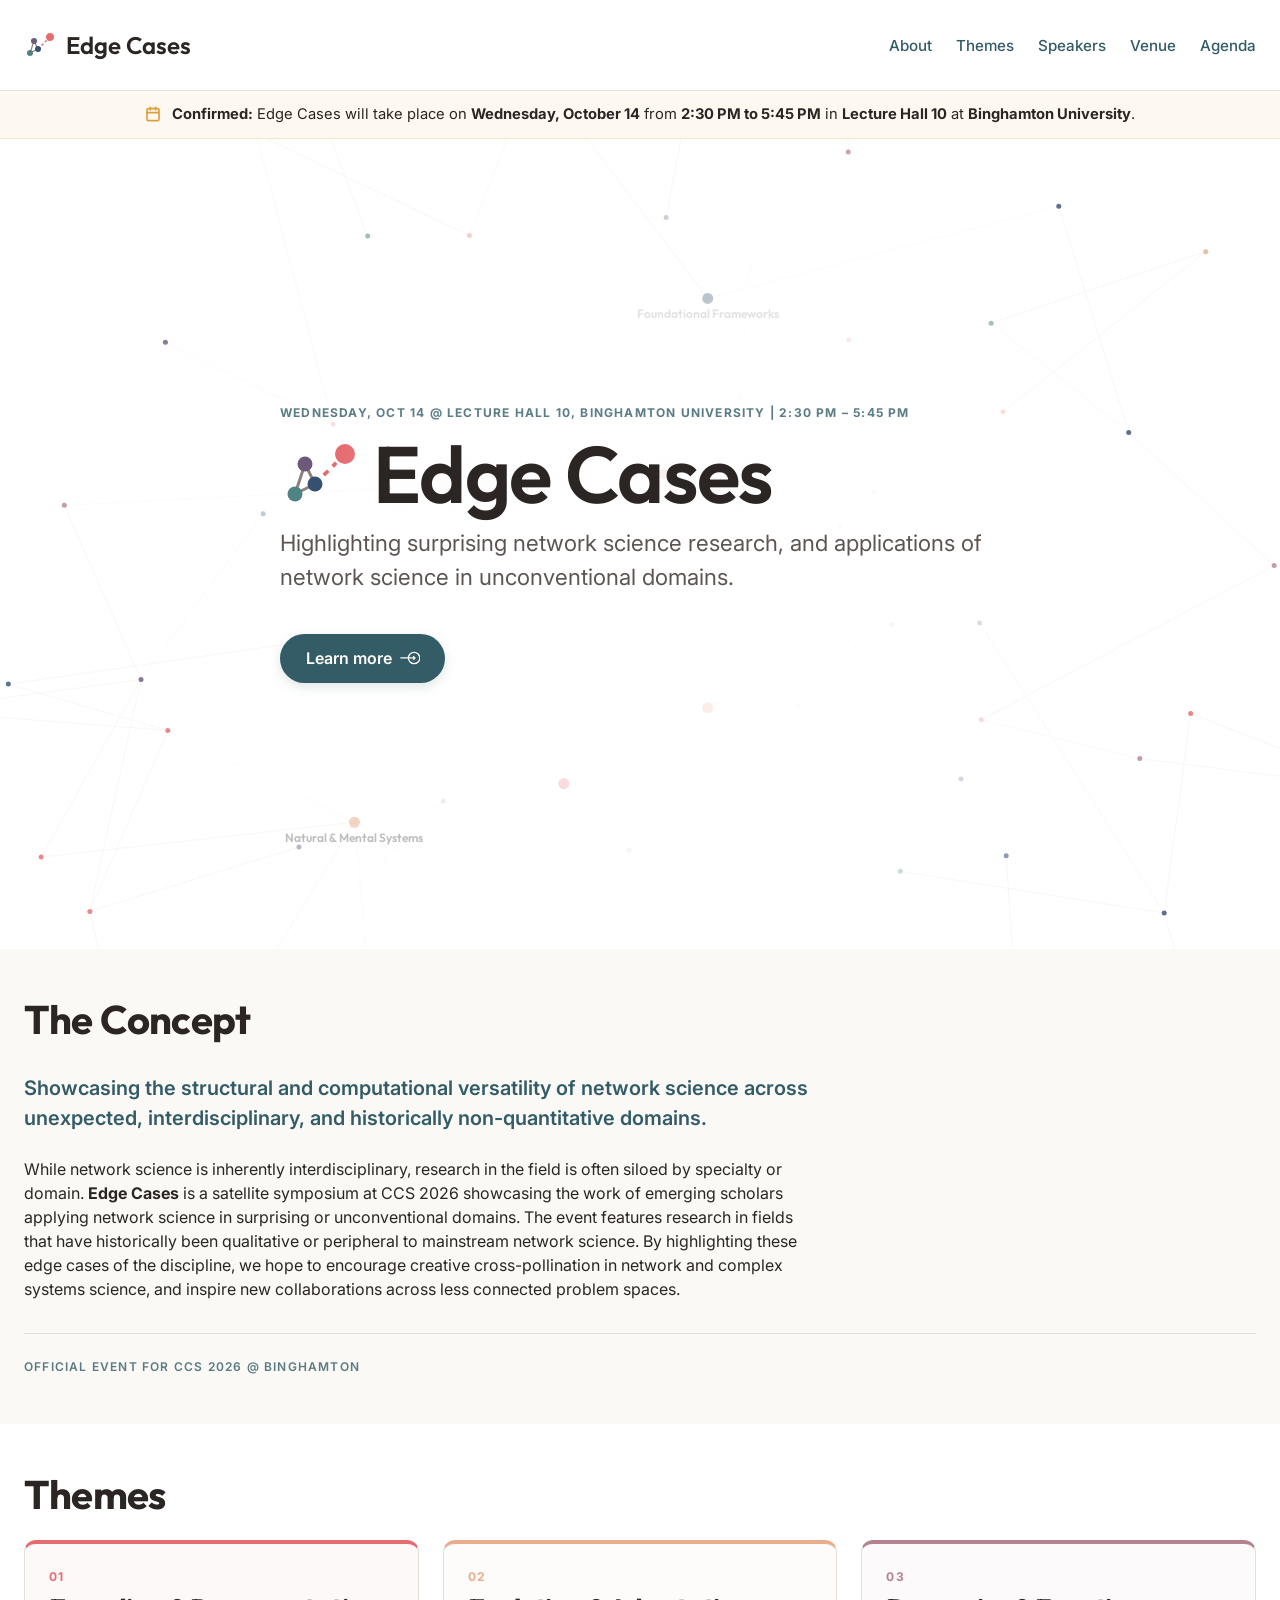
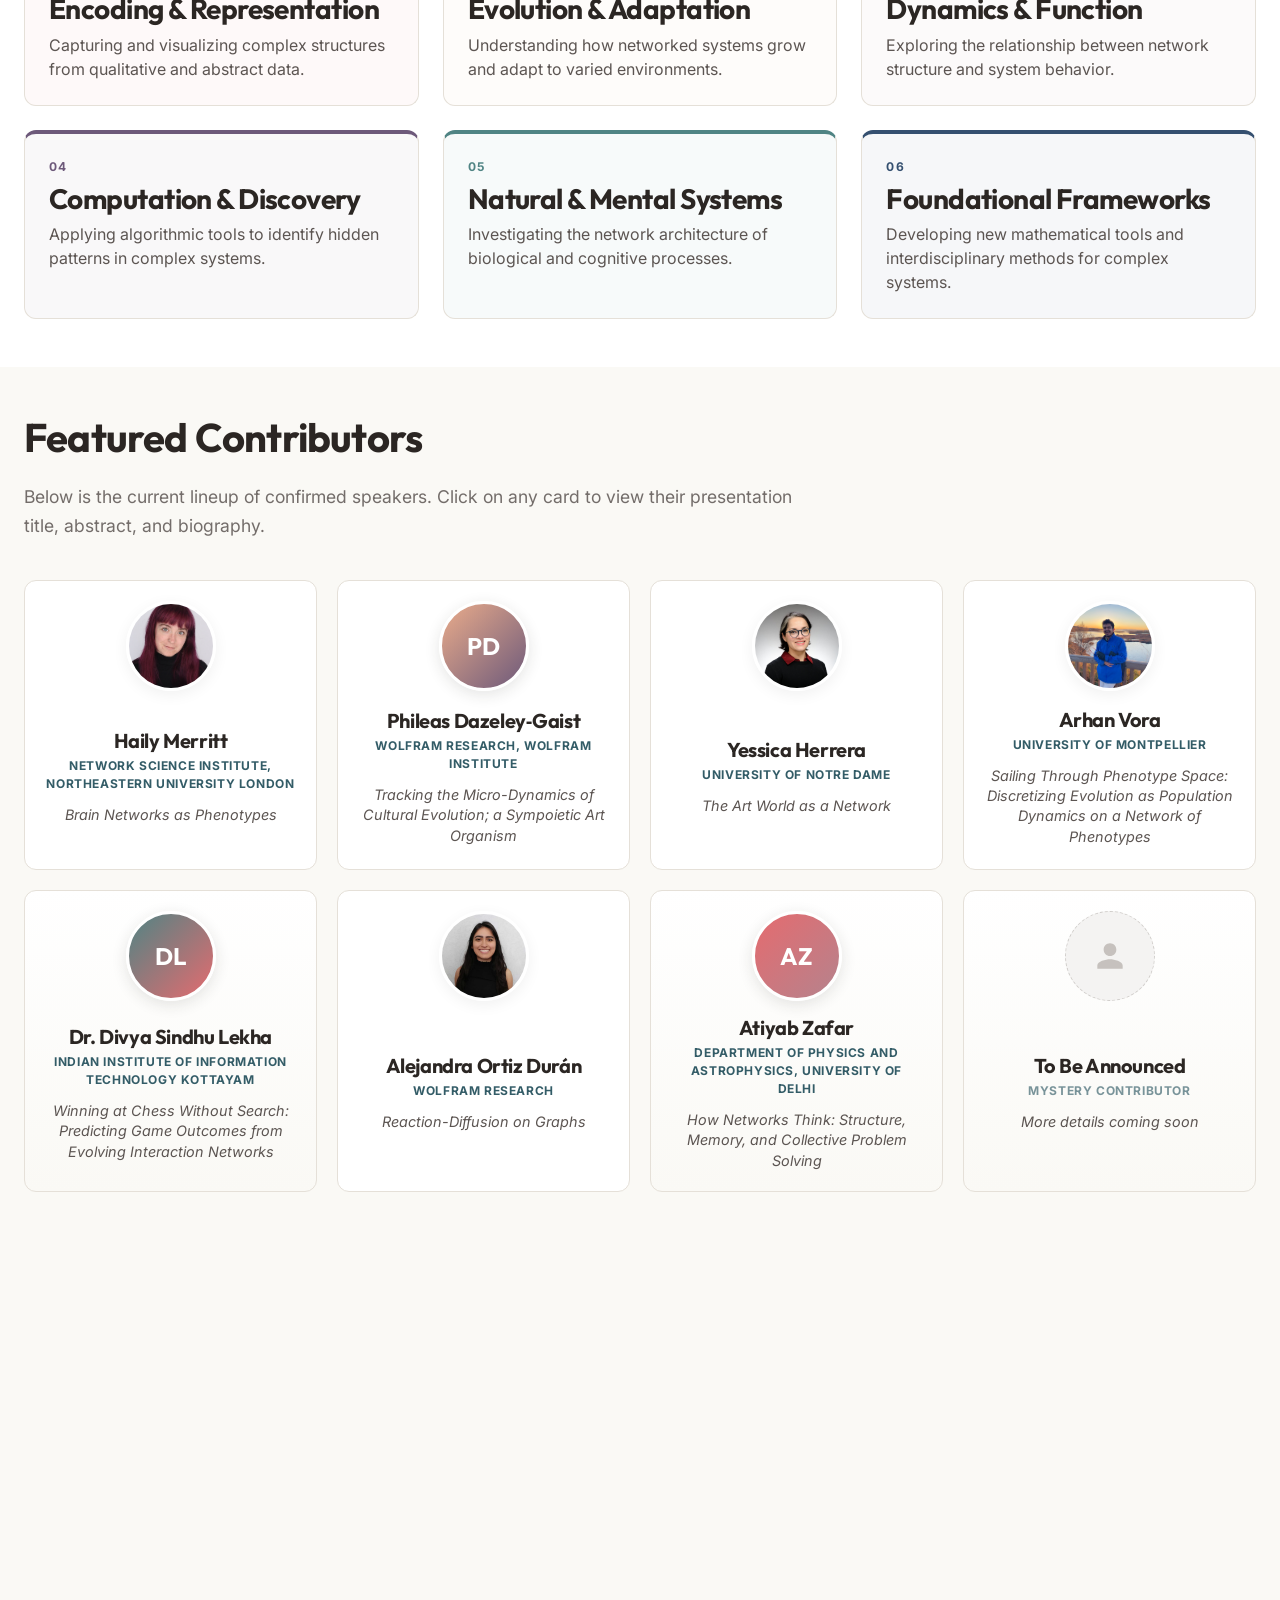
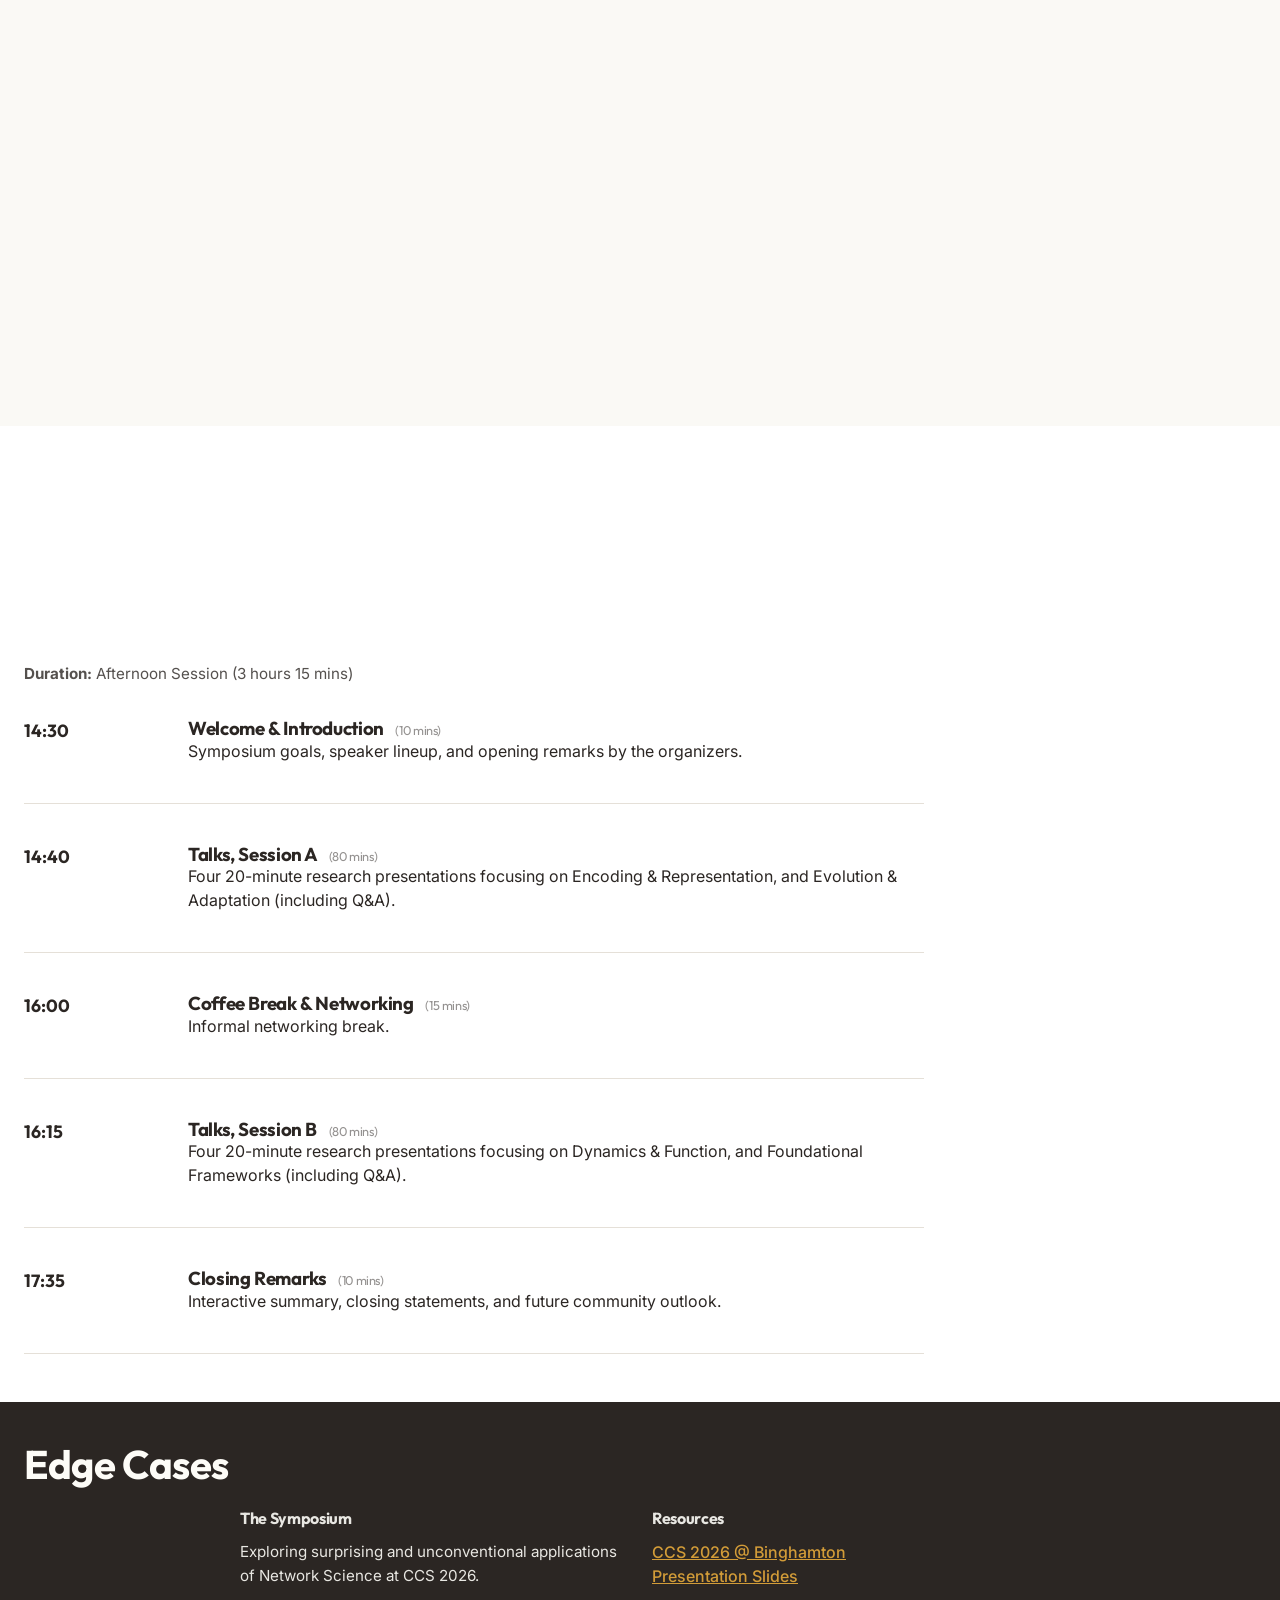
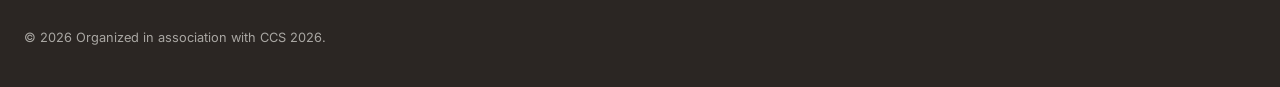
==== commit ebf38052: "update speaker list and remove call-for-proposals and theme toggle functionality" ====
--- a/index.html
+++ b/index.html
@@ -59,8 +59,6 @@
                 <li><a href="#speakers">Speakers</a></li>
                 <li><a href="#venue">Venue</a></li>
                 <li><a href="#agenda">Agenda</a></li>
-                <li><a href="https://www.wolframcloud.com/obj/phileasd/EdgeCases2026_Submission" target="_blank"
-                        style="color: var(--accent-color); font-weight: 700;">Submit Proposal</a></li>
             </ul>
             <button class="burger-button" id="mobileBurger">
                 <span></span>
@@ -74,8 +72,6 @@
             <a href="#speakers">Speakers</a>
             <a href="#venue">Venue</a>
             <a href="#agenda">Agenda</a>
-            <a href="https://www.wolframcloud.com/obj/phileasd/EdgeCases2026_Submission" target="_blank"
-                style="color: var(--accent-color); font-weight: 700;">Submit Proposal</a>
         </div>
     </header>
 
@@ -120,17 +116,6 @@
                         Learn more
                         <svg class="arrow-circle-icon" width="24" height="14" viewBox="-395 256 24 14">
                             <path fill="none" d="M-377 263h-17.6m15.4-2.2l2.2 2.2-2.2 2.2" stroke="currentColor" stroke-width="1.5" />
-                            <circle fill="none" cx="-378.1" cy="263" r="6.8" stroke="currentColor" stroke-width="1.5" />
-                        </svg>
-                    </a>
-                    <a href="https://www.wolframcloud.com/obj/phileasd/EdgeCases2026_Submission" target="_blank"
-                        class="primary-cta"
-                        style="background: transparent; color: var(--accent-color); border: 2px solid var(--accent-color);">
-                        Call for Speakers
-                        <svg class="arrow-circle-icon" width="24" height="14" viewBox="-395 256 24 14"
-                            style="margin-left: 0.5rem; stroke: var(--accent-color);">
-                            <path fill="none" d="M-377 263h-17.6m15.4-2.2l2.2 2.2-2.2 2.2" stroke="currentColor"
-                                stroke-width="1.5" />
                             <circle fill="none" cx="-378.1" cy="263" r="6.8" stroke="currentColor" stroke-width="1.5" />
                         </svg>
                     </a>
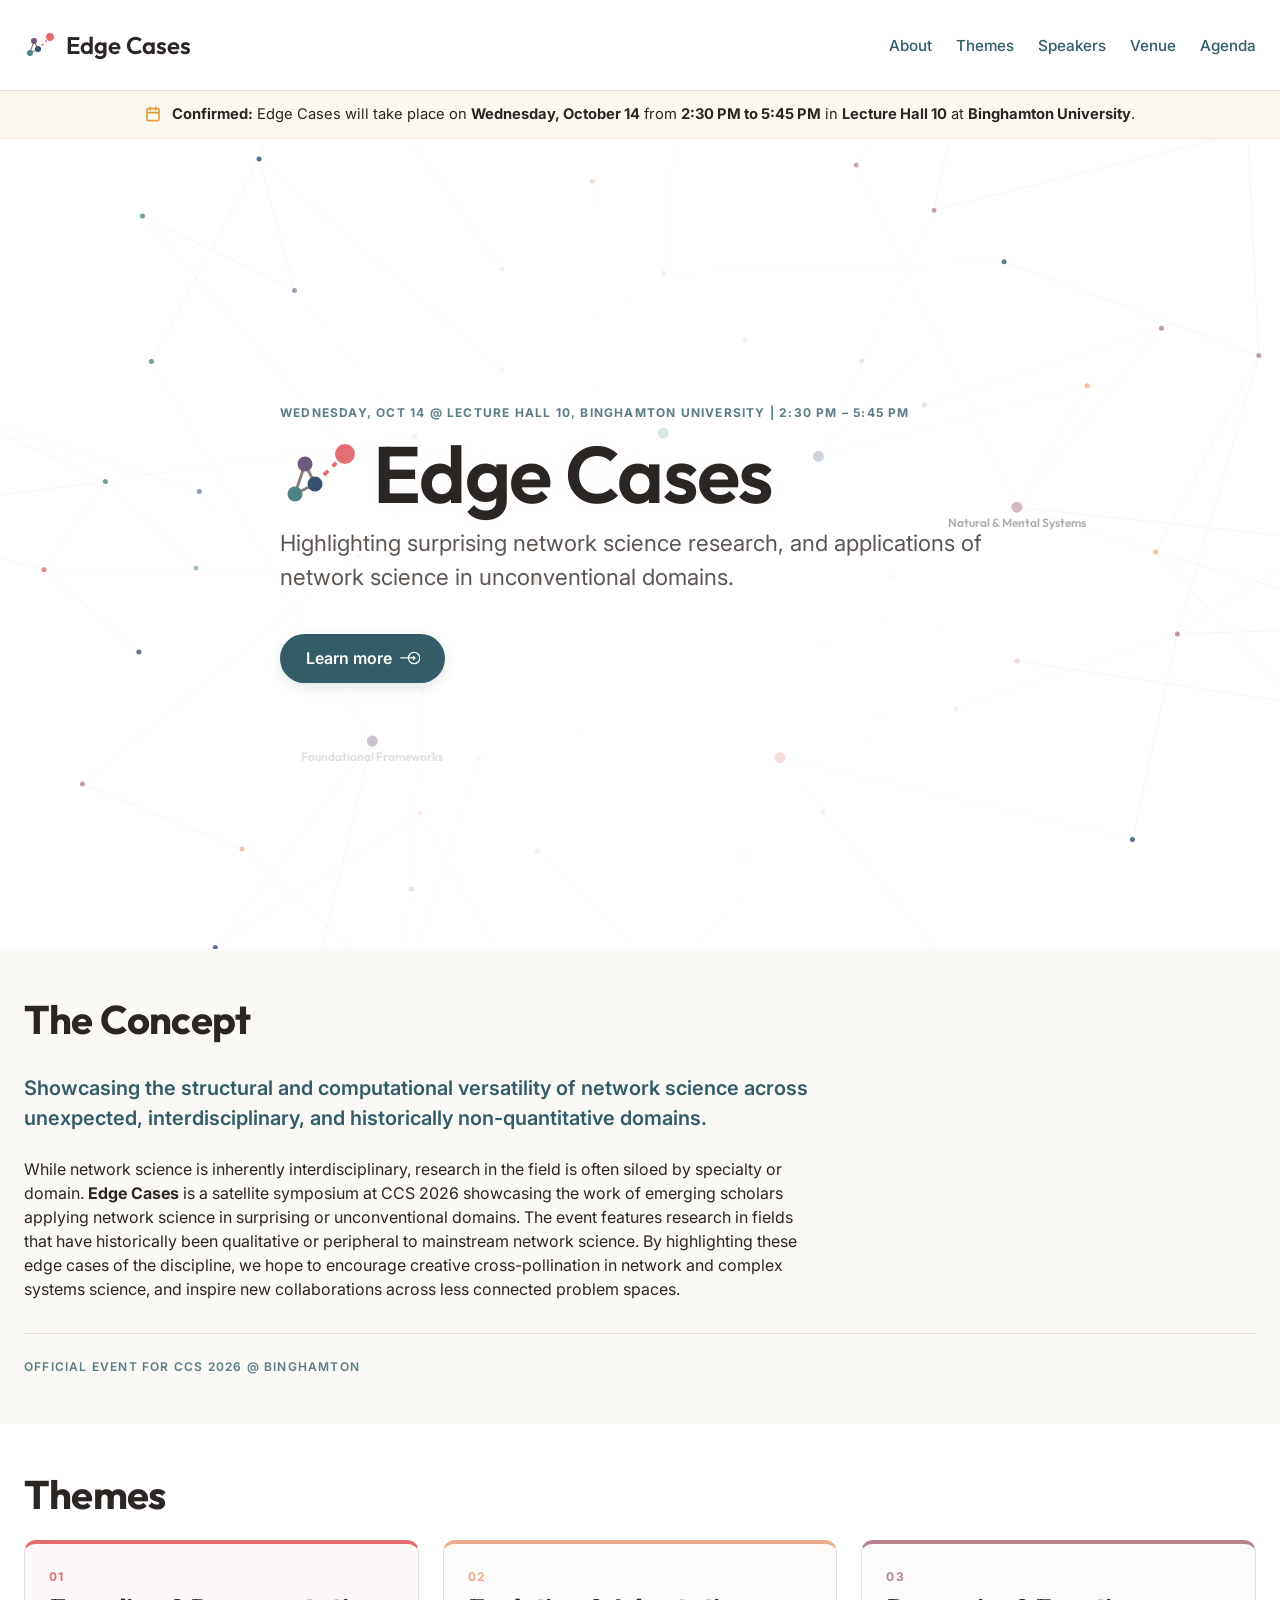
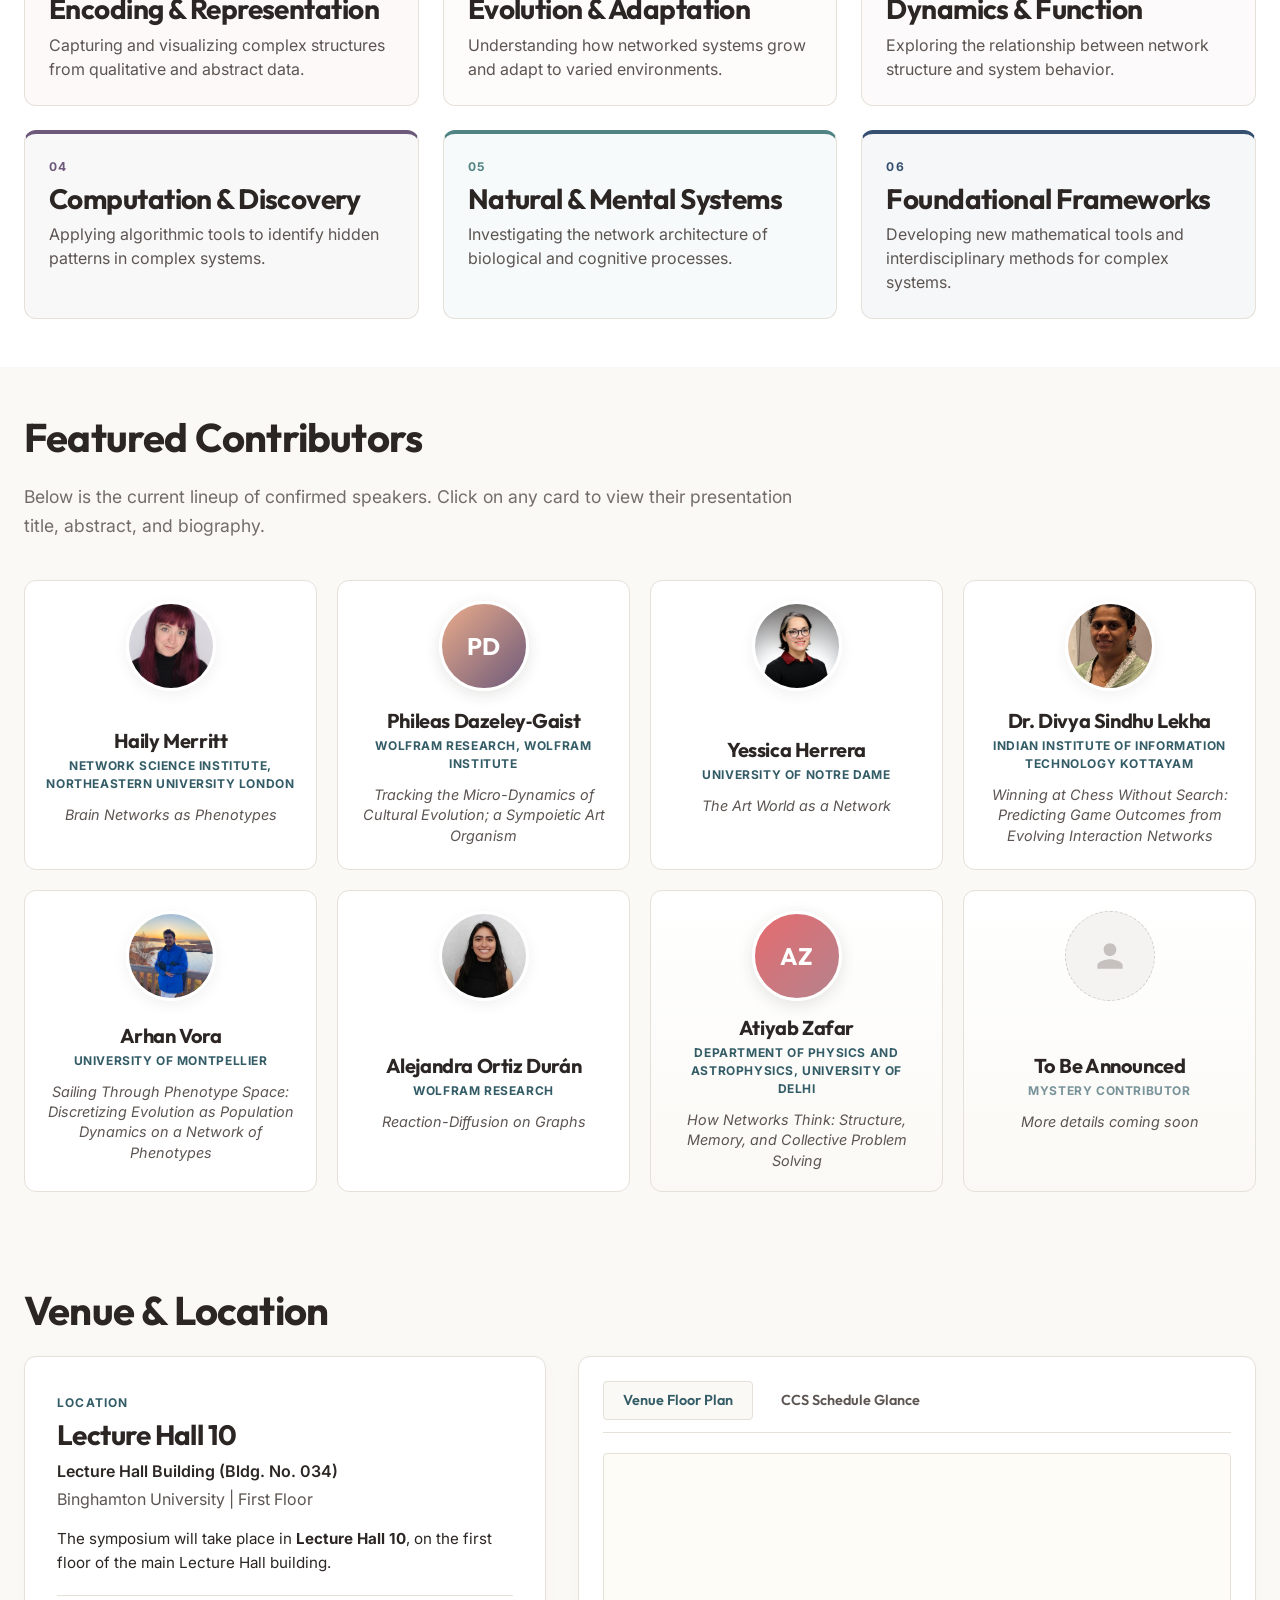
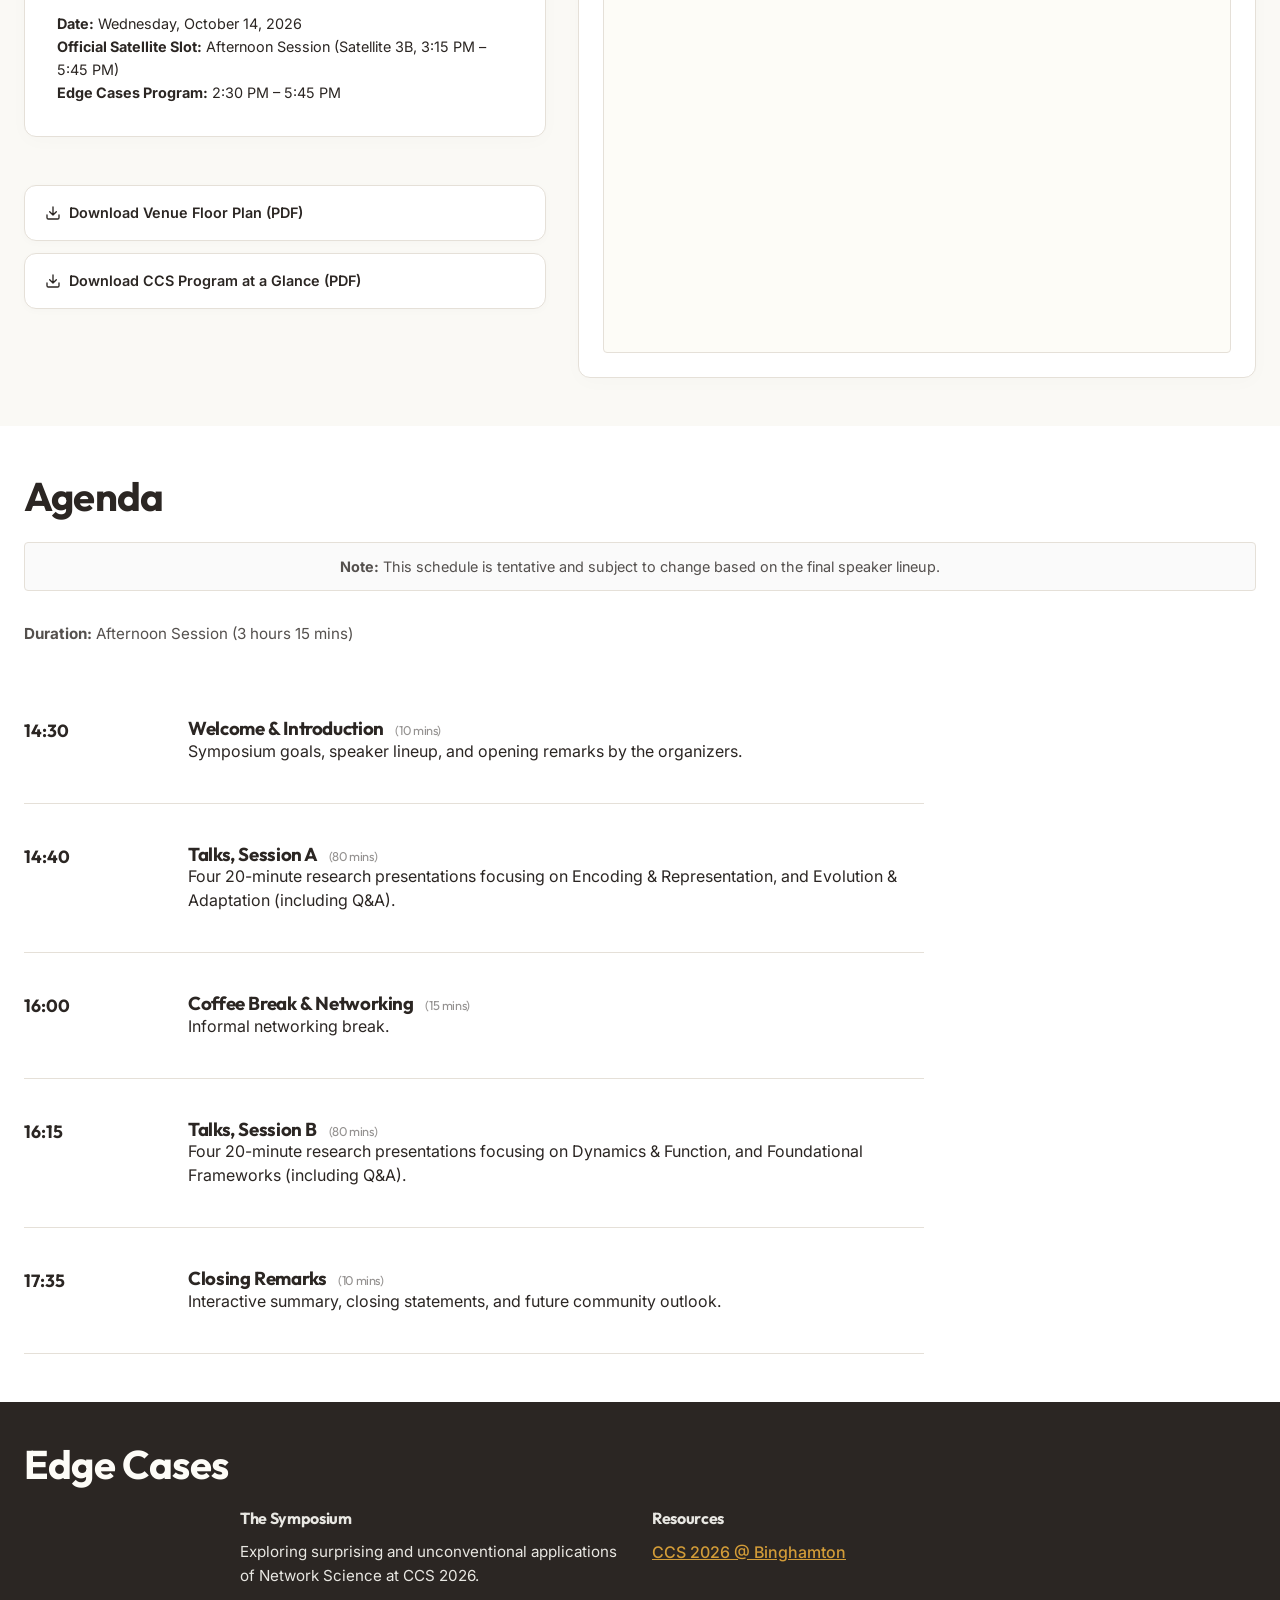
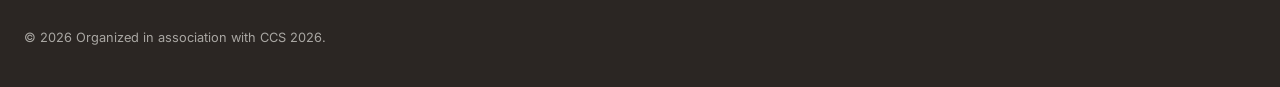
==== commit 1b6e027a: "feat: added speaker photo and remove presentation slides link from footer" ====
--- a/index.html
+++ b/index.html
@@ -257,8 +257,7 @@
                     <ul>
                         <li><a href="https://ccs26.cssociety.org/" target="_blank"
                                 style="color: #e5a93b; text-decoration: underline; font-weight: 500;">CCS 2026 @ Binghamton</a></li>
-                        <li><a href="slides.html"
-                                style="color: #e5a93b; text-decoration: underline; font-weight: 500;">Presentation Slides</a></li>
+
                     </ul>
                 </div>
             </div>
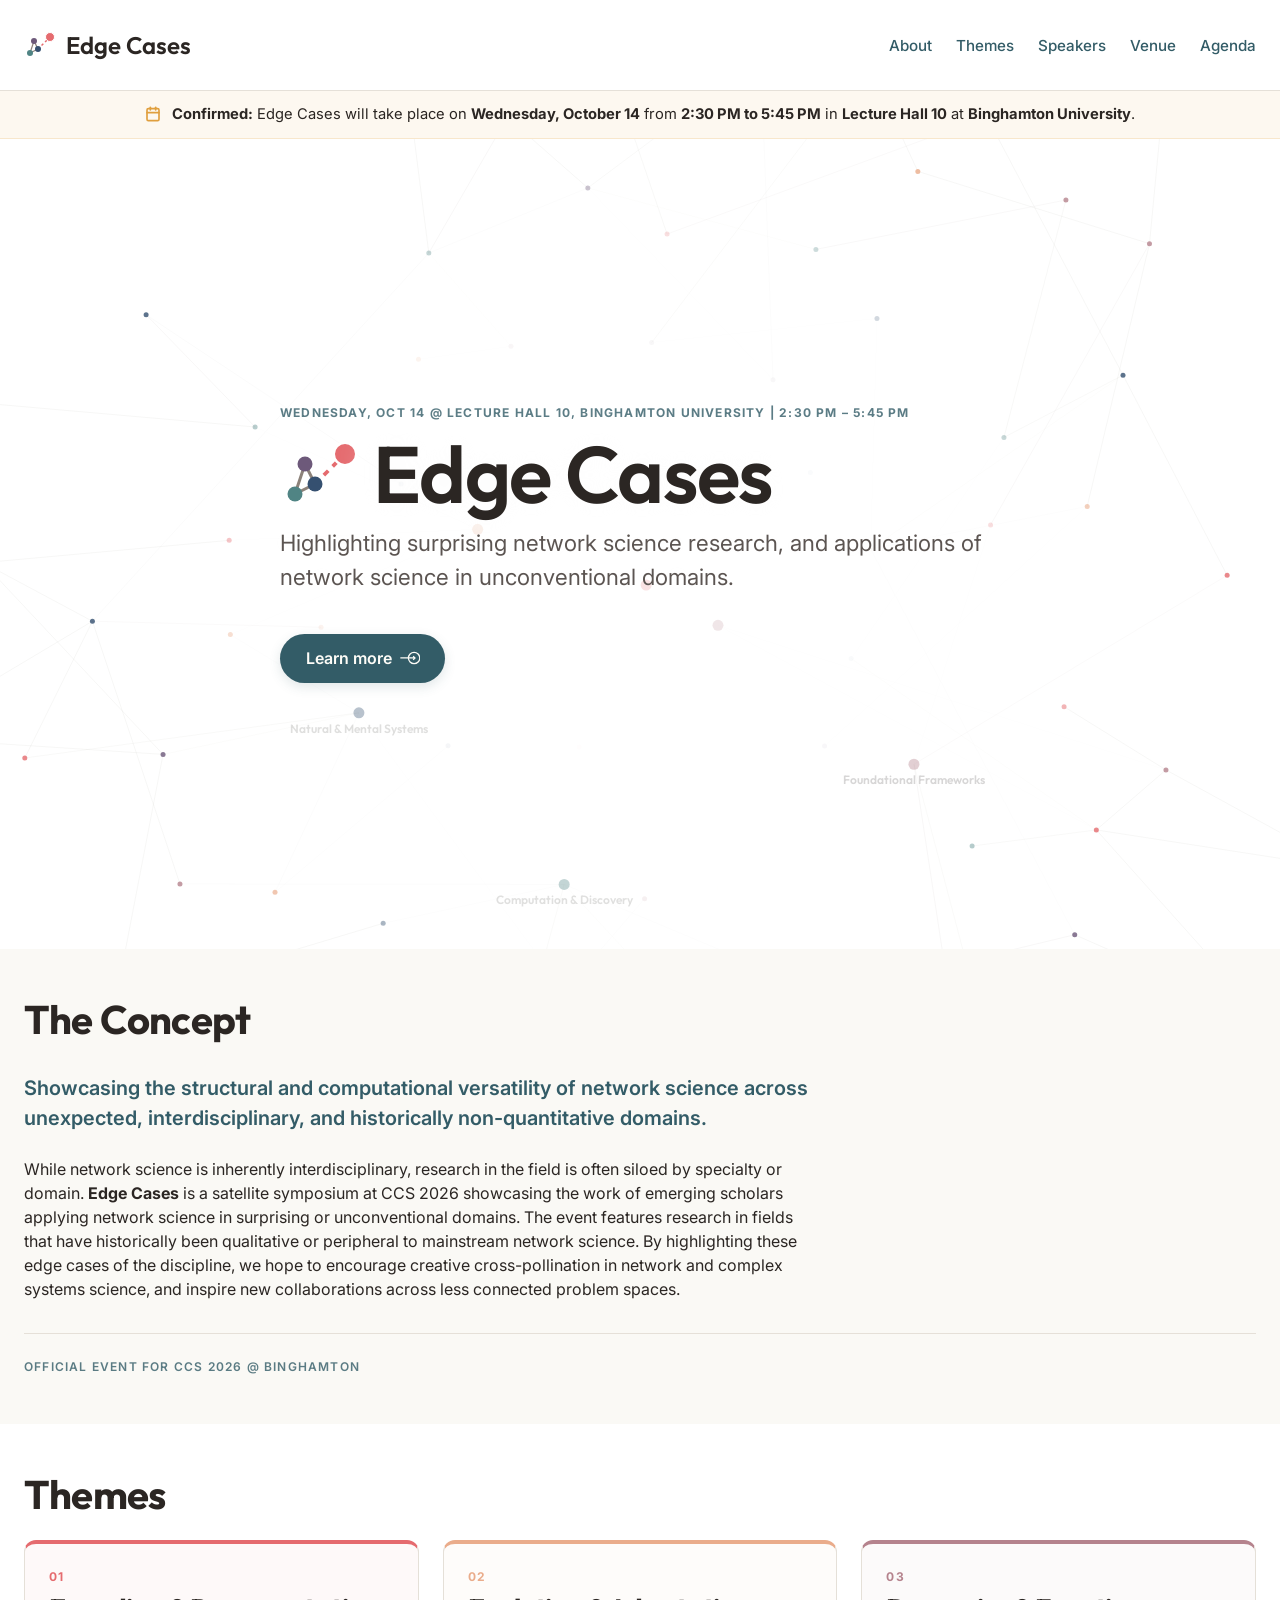
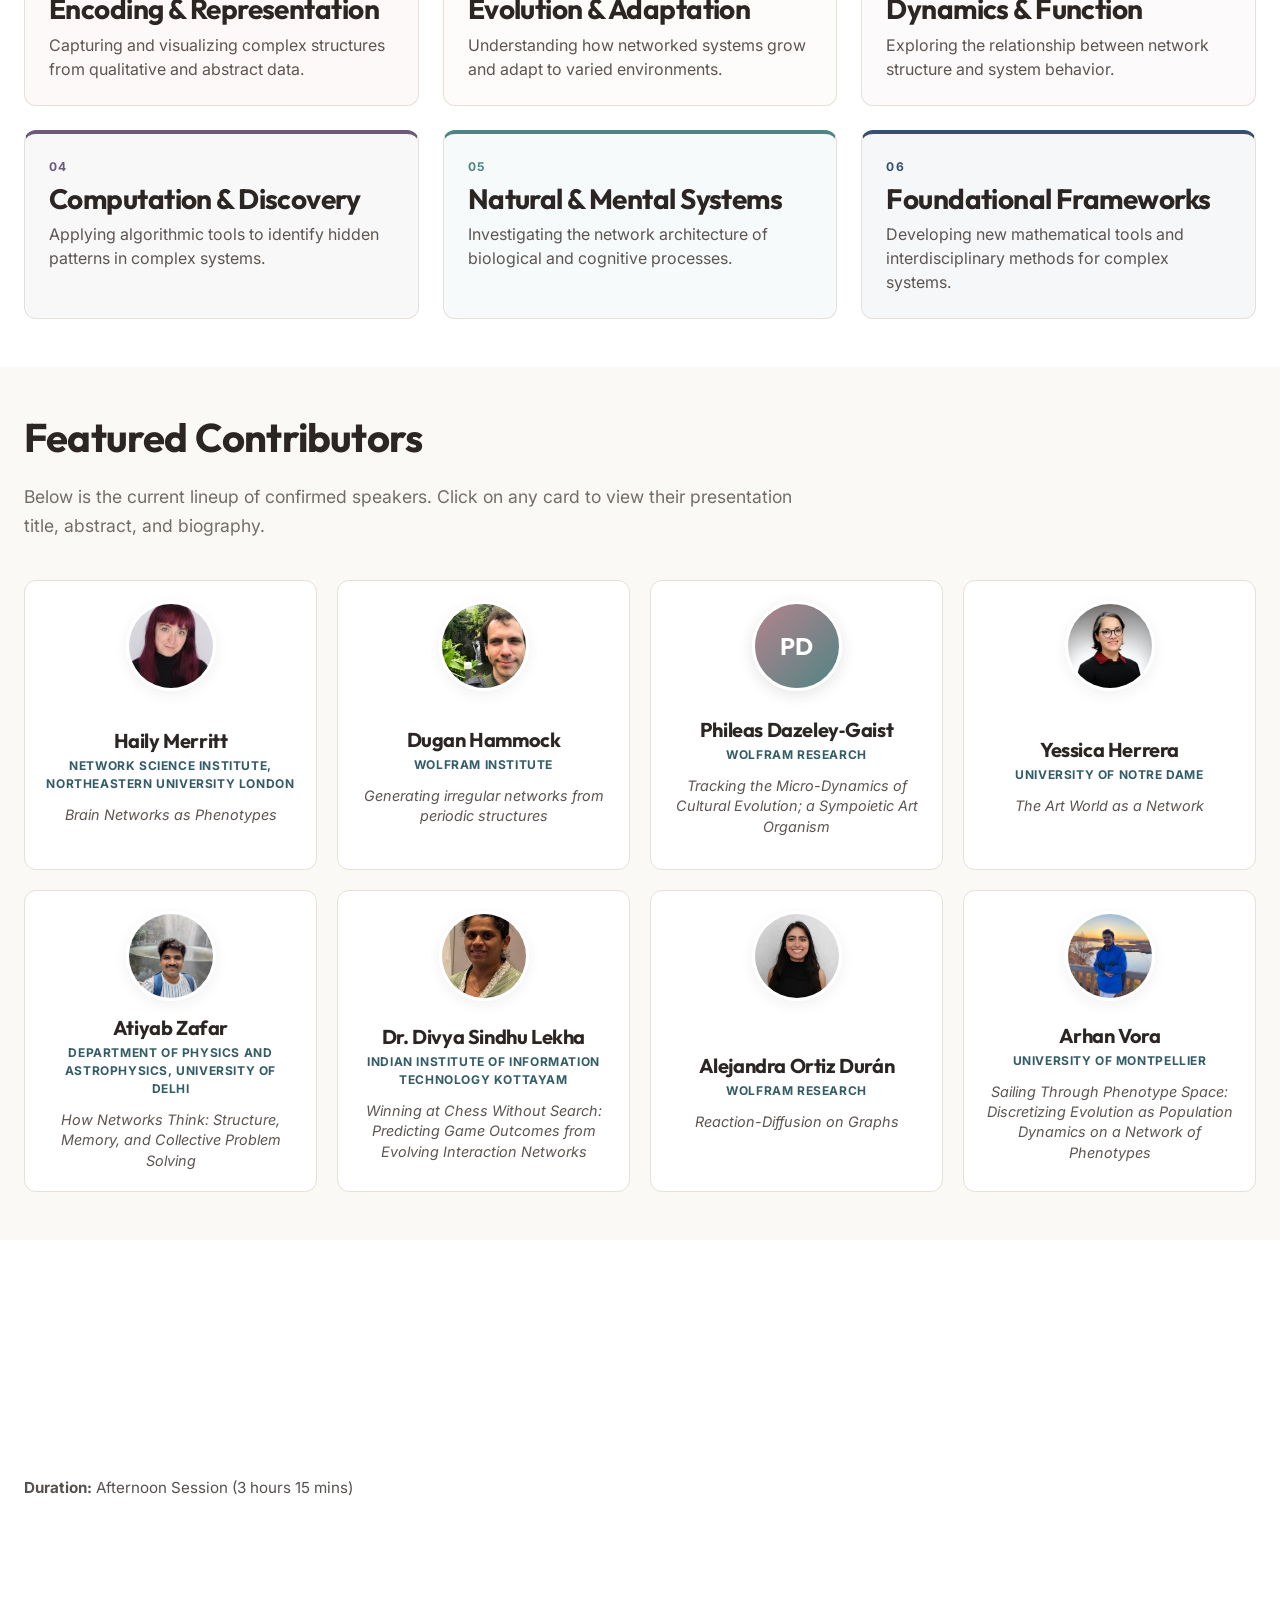
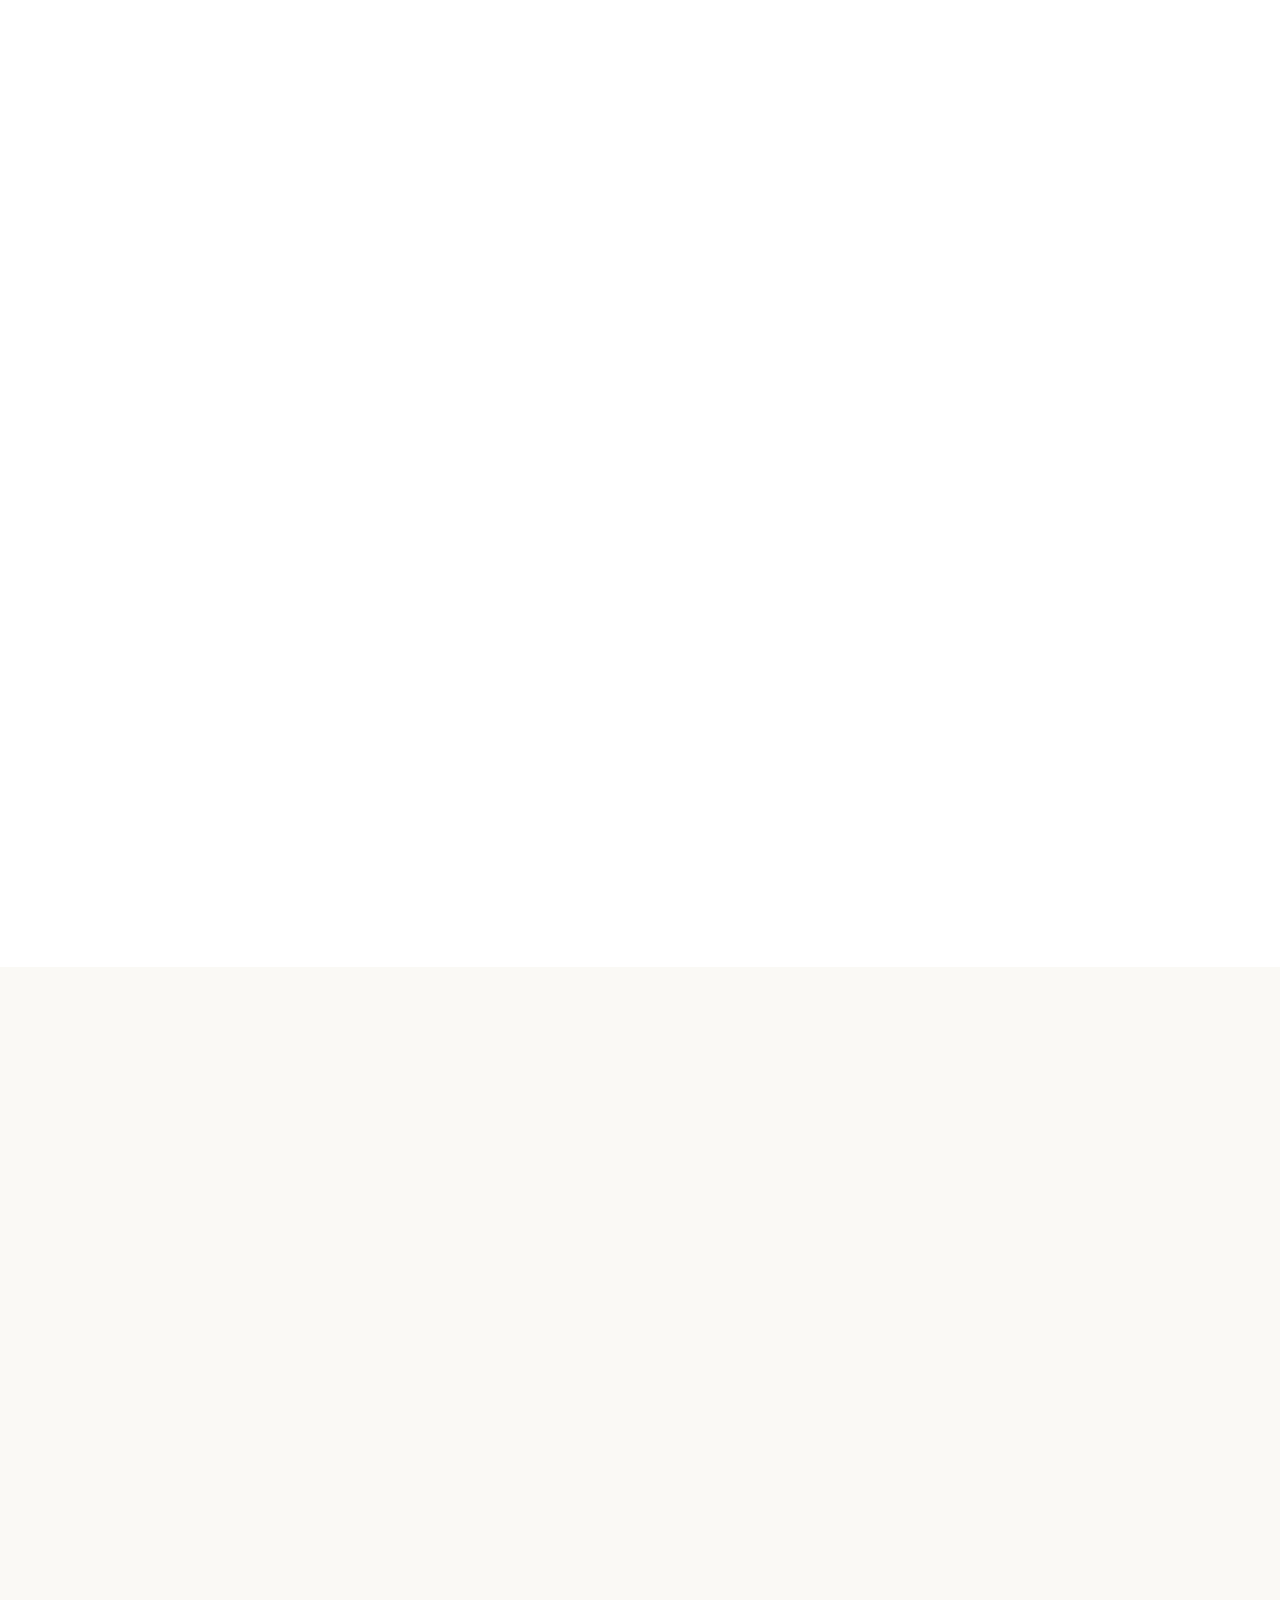
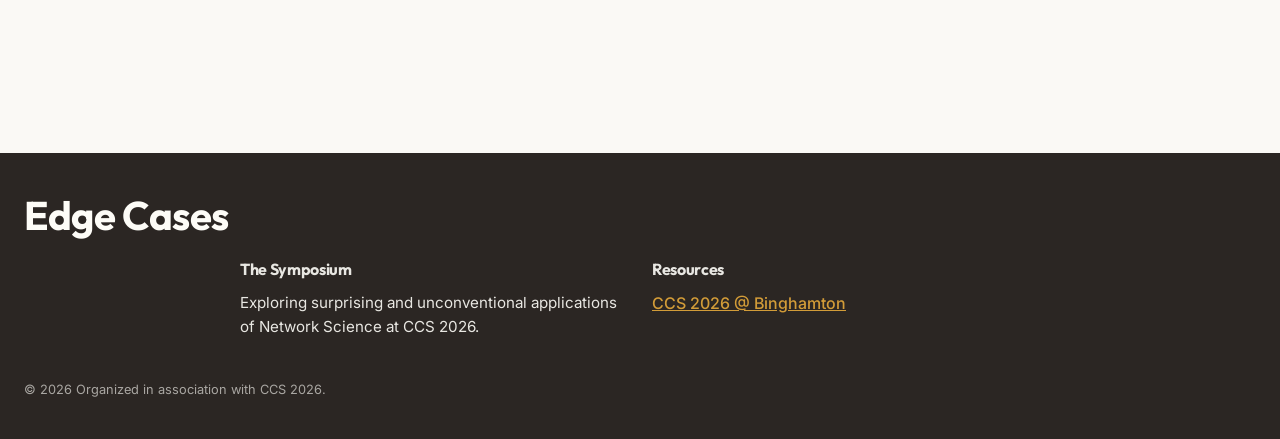
==== commit c2c97a5c: "refactor: update agenda schedule, streamline speaker card typography, and improve layout styling" ====
--- a/index.html
+++ b/index.html
@@ -164,6 +164,18 @@
             </div>
         </section>
 
+        <section class="section" id="agenda">
+            <div class="container">
+                <h2 data-reveal>Agenda</h2>
+                <div class="info-banner" data-reveal style="margin-bottom: 2rem; border: 1px solid var(--border-color); border-radius: 4px; background: rgba(0,0,0,0.02);">
+                    <p style="font-size: 0.9rem; opacity: 0.8;"><strong>Note:</strong> This schedule is tentative and subject to change based on the final speaker lineup.</p>
+                </div>
+                <div class="agenda-list" id="agenda-list">
+                    <!-- Dynamic Agenda Inject Here -->
+                </div>
+            </div>
+        </section>
+
         <section class="section section-alt" id="venue">
             <div class="container">
                 <h2 data-reveal>Venue & Location</h2>
@@ -222,18 +234,6 @@
             </div>
         </section>
 
-        <section class="section" id="agenda">
-            <div class="container">
-                <h2 data-reveal>Agenda</h2>
-                <div class="info-banner" data-reveal style="margin-bottom: 2rem; border: 1px solid var(--border-color); border-radius: 4px; background: rgba(0,0,0,0.02);">
-                    <p style="font-size: 0.9rem; opacity: 0.8;"><strong>Note:</strong> This schedule is tentative and subject to change based on the final speaker lineup.</p>
-                </div>
-                <div class="agenda-list" id="agenda-list">
-                    <!-- Dynamic Agenda Inject Here -->
-                </div>
-            </div>
-        </section>
-
         <!-- <section class="section section-alt" id="host">
             <div class="container">
                 <div class="organizers-header" data-reveal>
--- a/style.css
+++ b/style.css
@@ -617,8 +617,9 @@
 .agenda-item {
   display: flex;
   gap: var(--space-md);
-  padding: 2.5rem 0;
+  padding: 1.25rem 0;
   border-bottom: 1px solid var(--border-color);
+  align-items: flex-start;
 }
 
 .time {
@@ -626,8 +627,34 @@
   font-weight: 700;
   color: var(--primary-dark);
   font-size: 1.1rem;
-  flex-basis: 140px;
+  flex-basis: 90px;
   flex-shrink: 0;
+  margin-top: 0.2rem;
+}
+
+.agenda-item h3 {
+  margin-bottom: 0.4rem;
+  font-size: 1.25rem;
+}
+
+.agenda-item h3 a {
+  color: var(--accent-color);
+  text-decoration: underline;
+  text-decoration-color: rgba(229, 107, 111, 0.3);
+  text-underline-offset: 4px;
+  transition: all 0.2s ease;
+}
+
+.agenda-item h3 a:hover {
+  text-decoration-color: var(--accent-color);
+  color: var(--primary-dark);
+}
+
+.agenda-item p {
+  margin: 0;
+  font-size: 1rem;
+  color: var(--muted-text);
+  line-height: 1.5;
 }
 
 /* Contact & Collaborate */
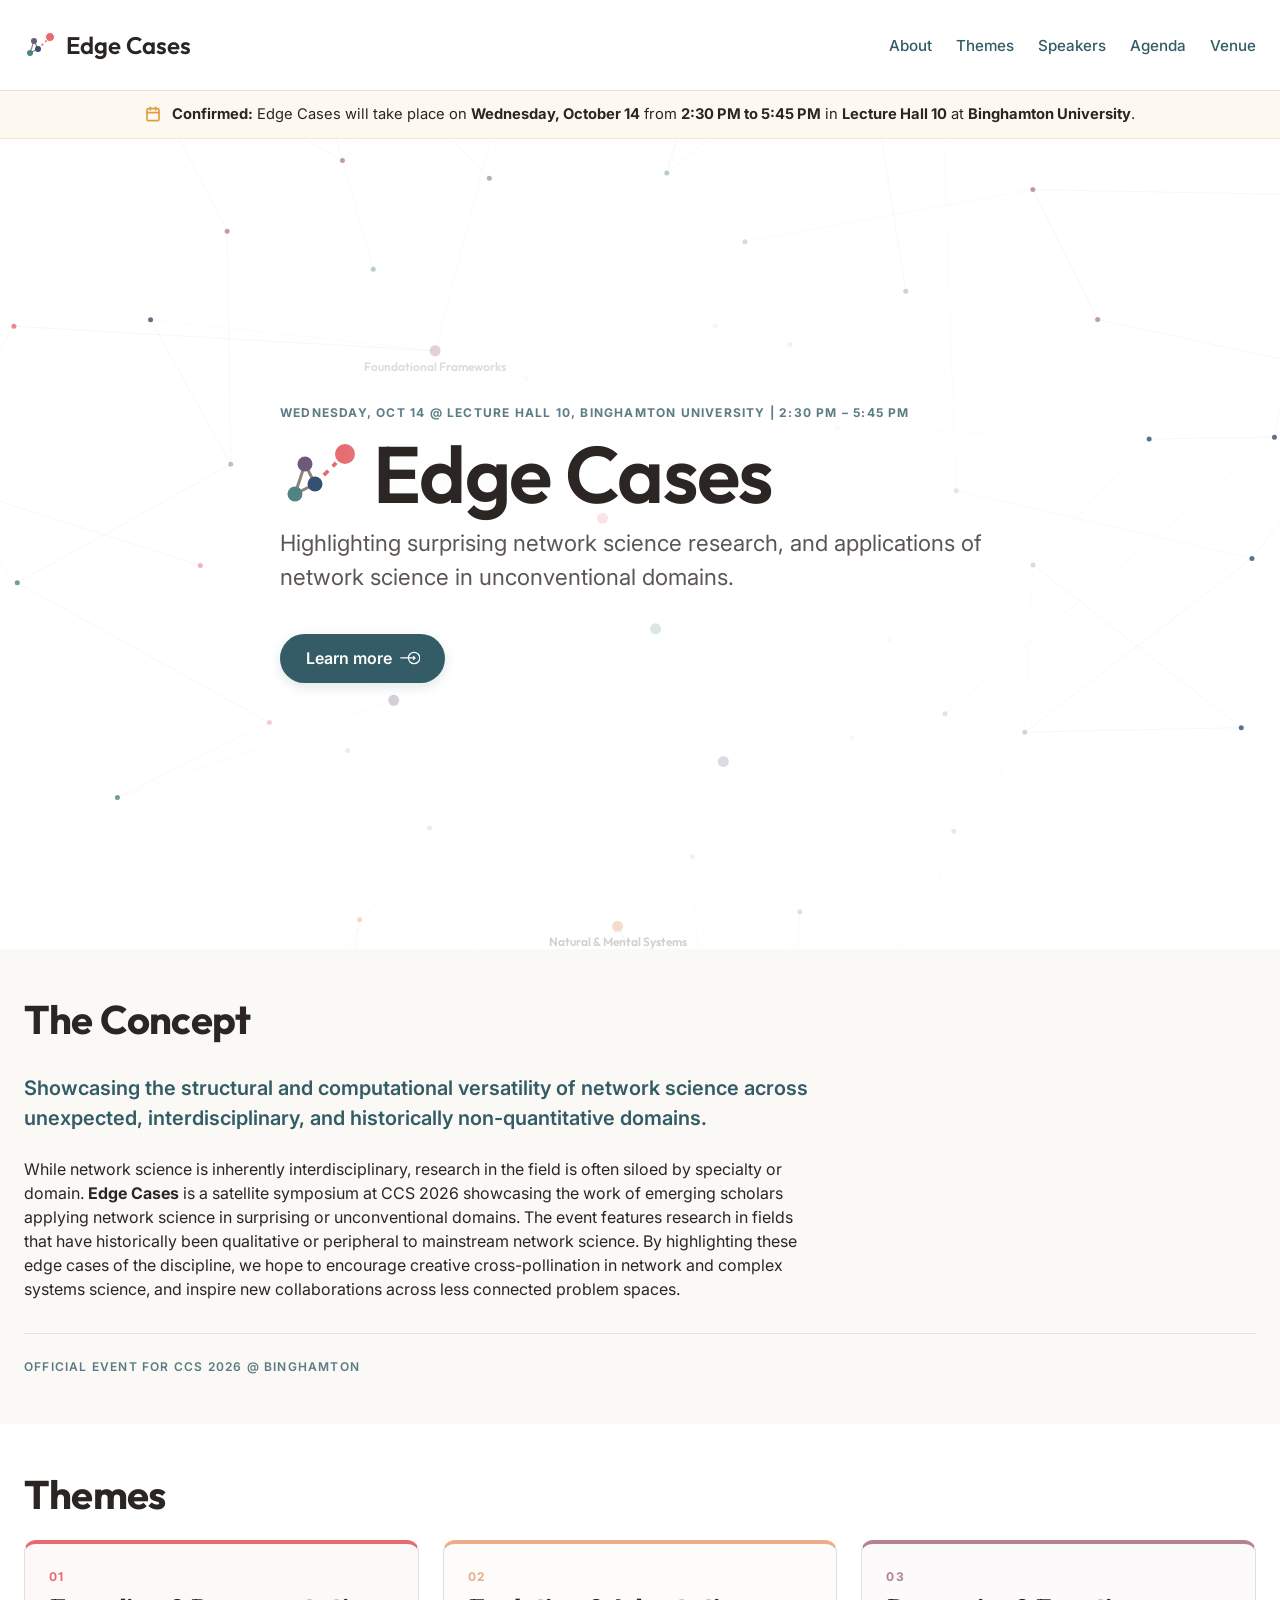
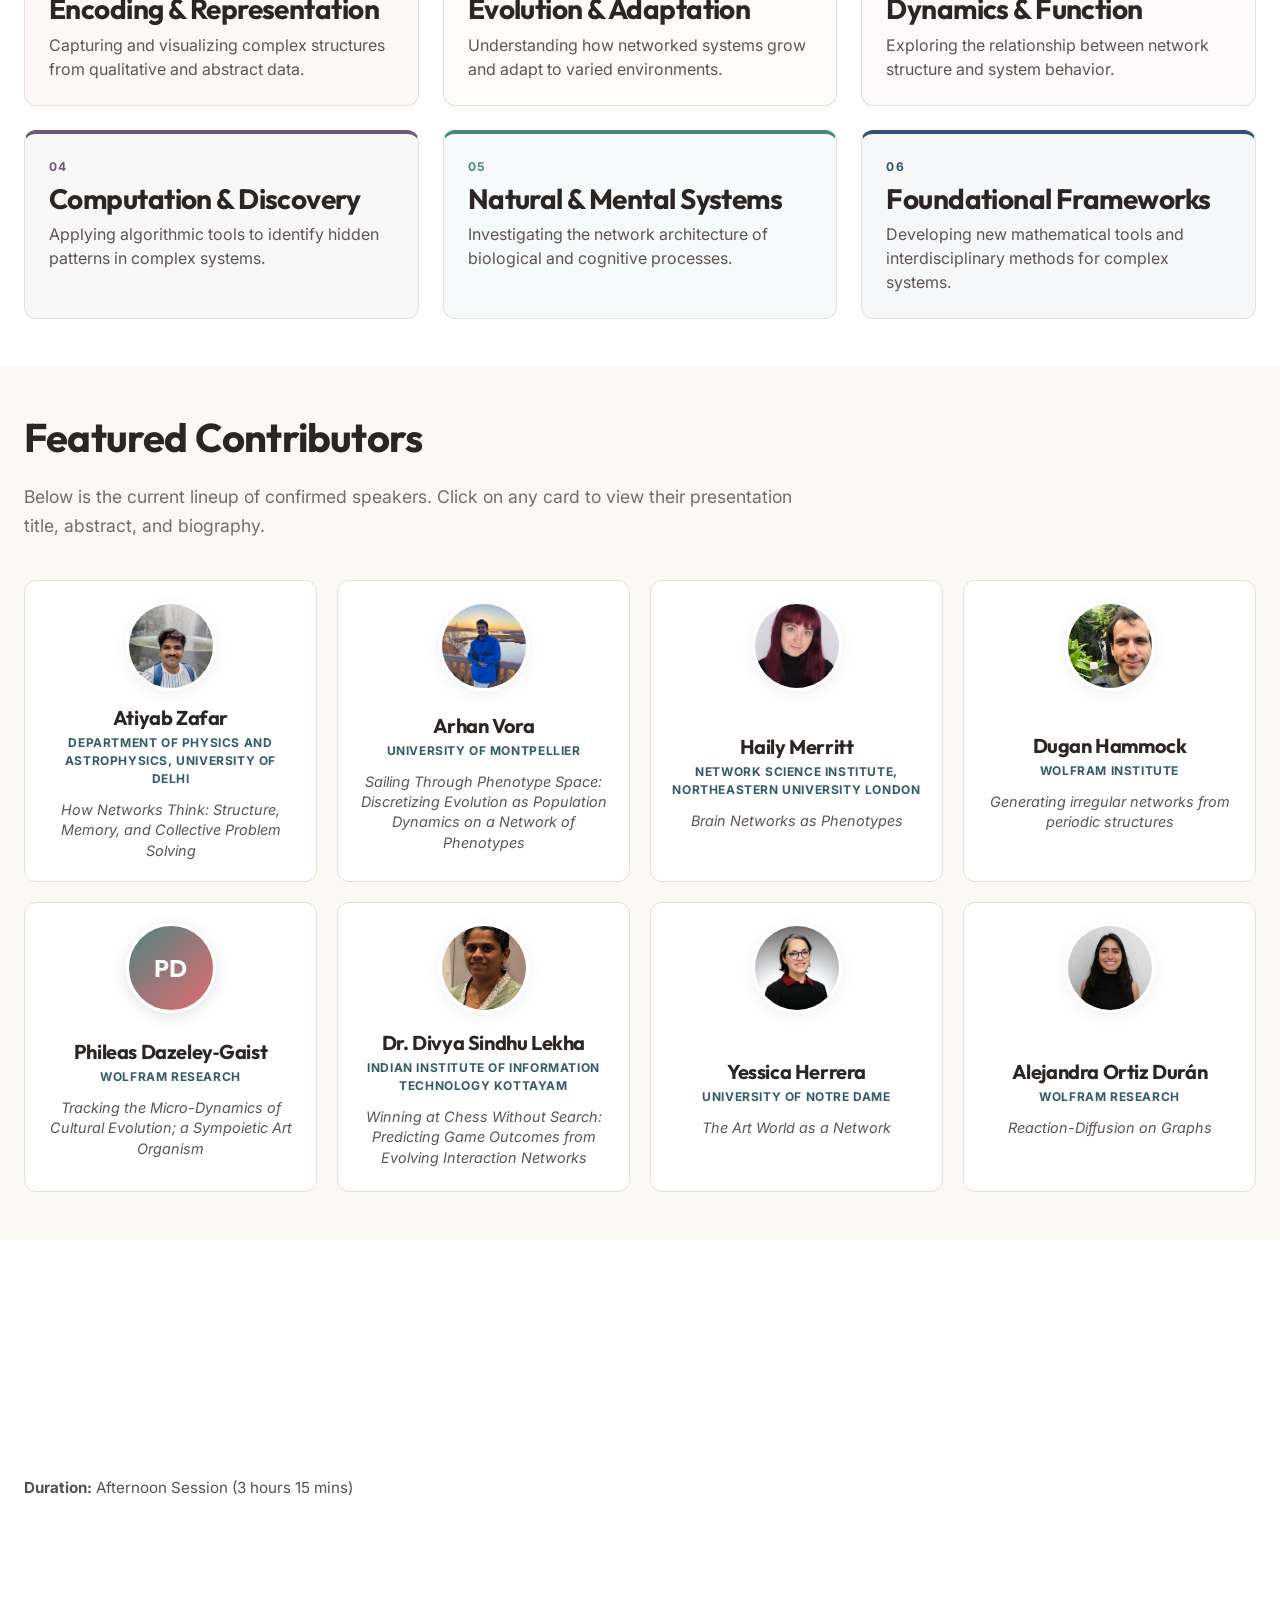
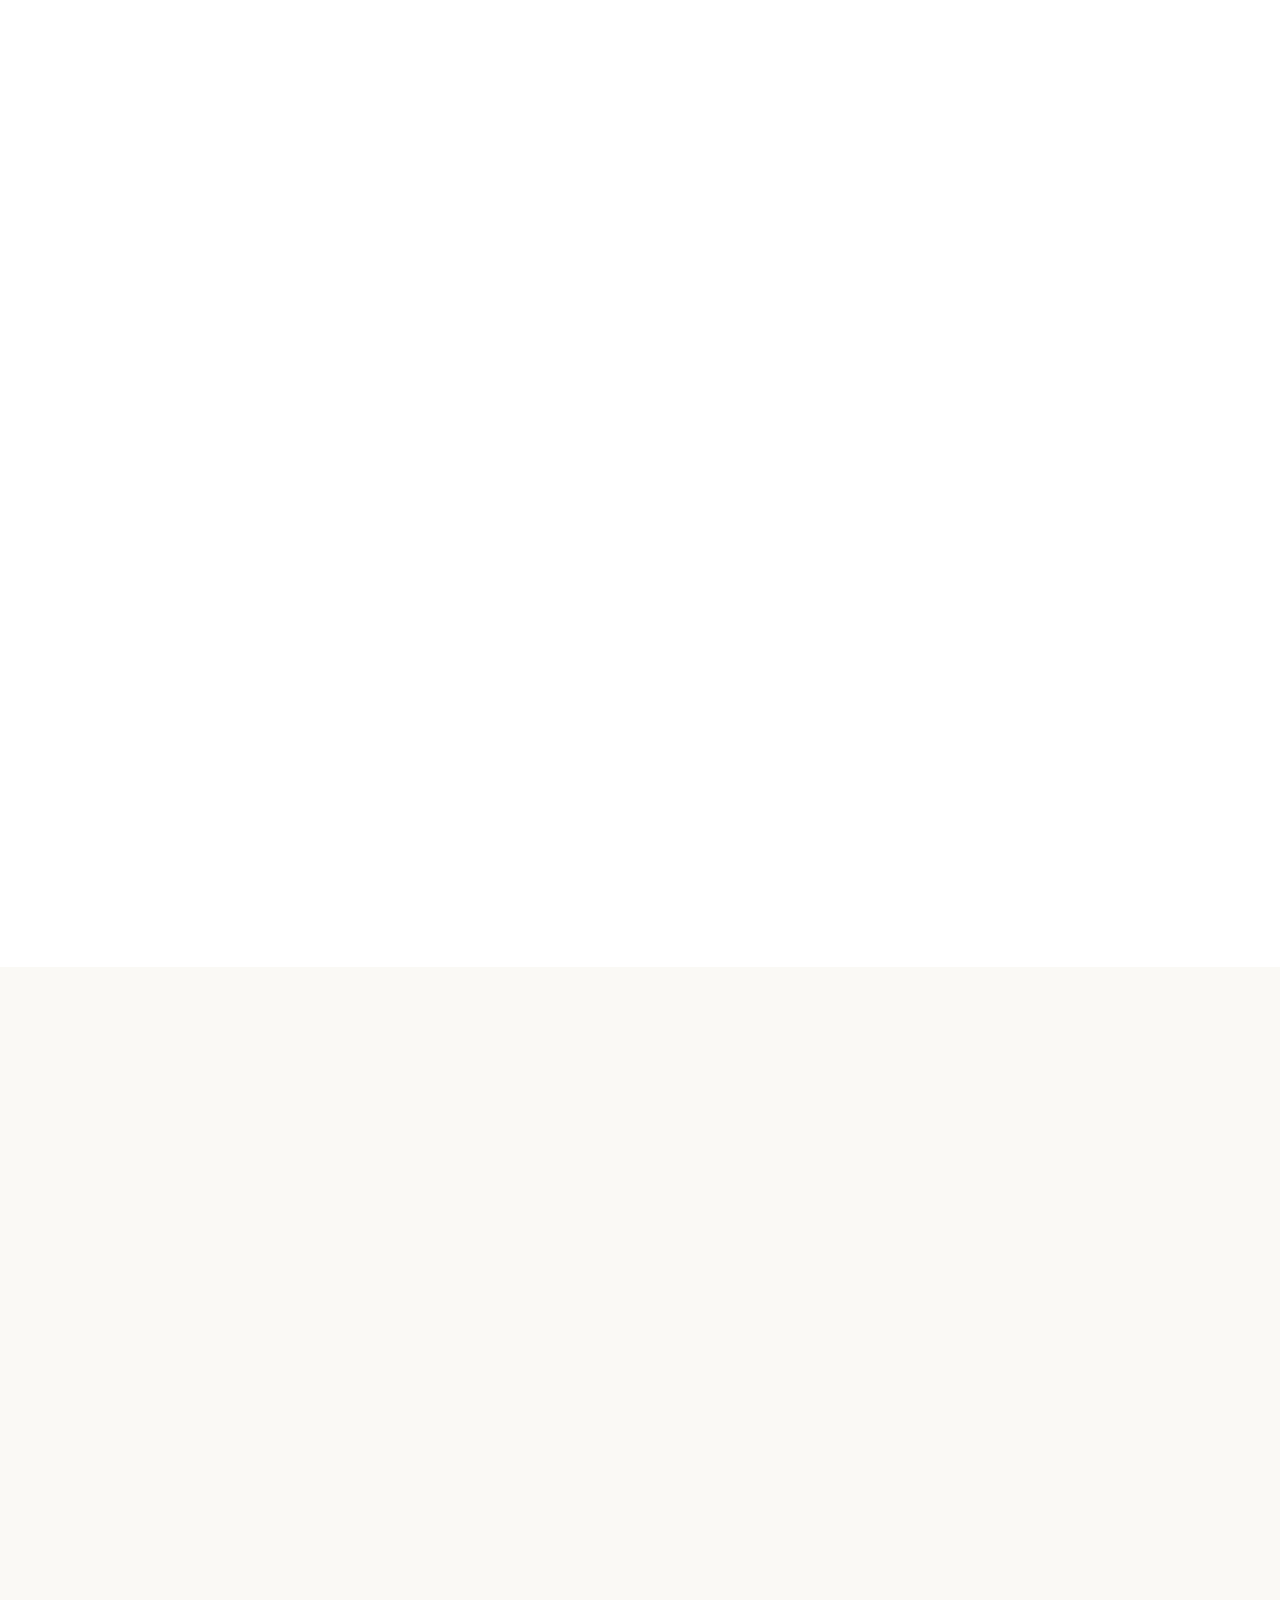
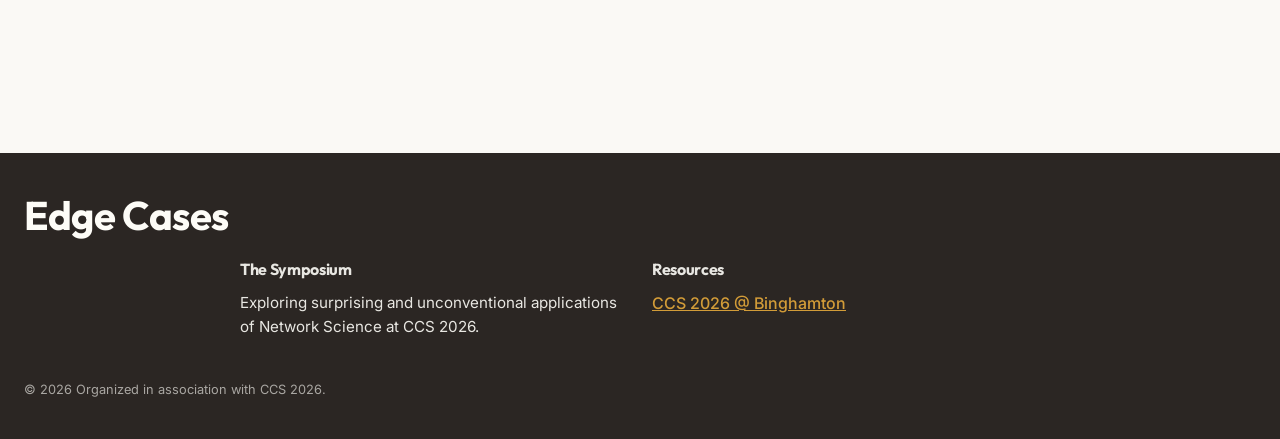
==== commit 763471dd: "chore: reorder agenda schedule and update site navigation links" ====
--- a/index.html
+++ b/index.html
@@ -57,8 +57,8 @@
                 <li><a href="#about">About</a></li>
                 <li><a href="#themes">Themes</a></li>
                 <li><a href="#speakers">Speakers</a></li>
+                <li><a href="#agenda">Agenda</a></li>
                 <li><a href="#venue">Venue</a></li>
-                <li><a href="#agenda">Agenda</a></li>
             </ul>
             <button class="burger-button" id="mobileBurger">
                 <span></span>
@@ -70,8 +70,8 @@
             <a href="#about">About</a>
             <a href="#themes">Themes</a>
             <a href="#speakers">Speakers</a>
+            <a href="#agenda">Agenda</a>
             <a href="#venue">Venue</a>
-            <a href="#agenda">Agenda</a>
         </div>
     </header>
 
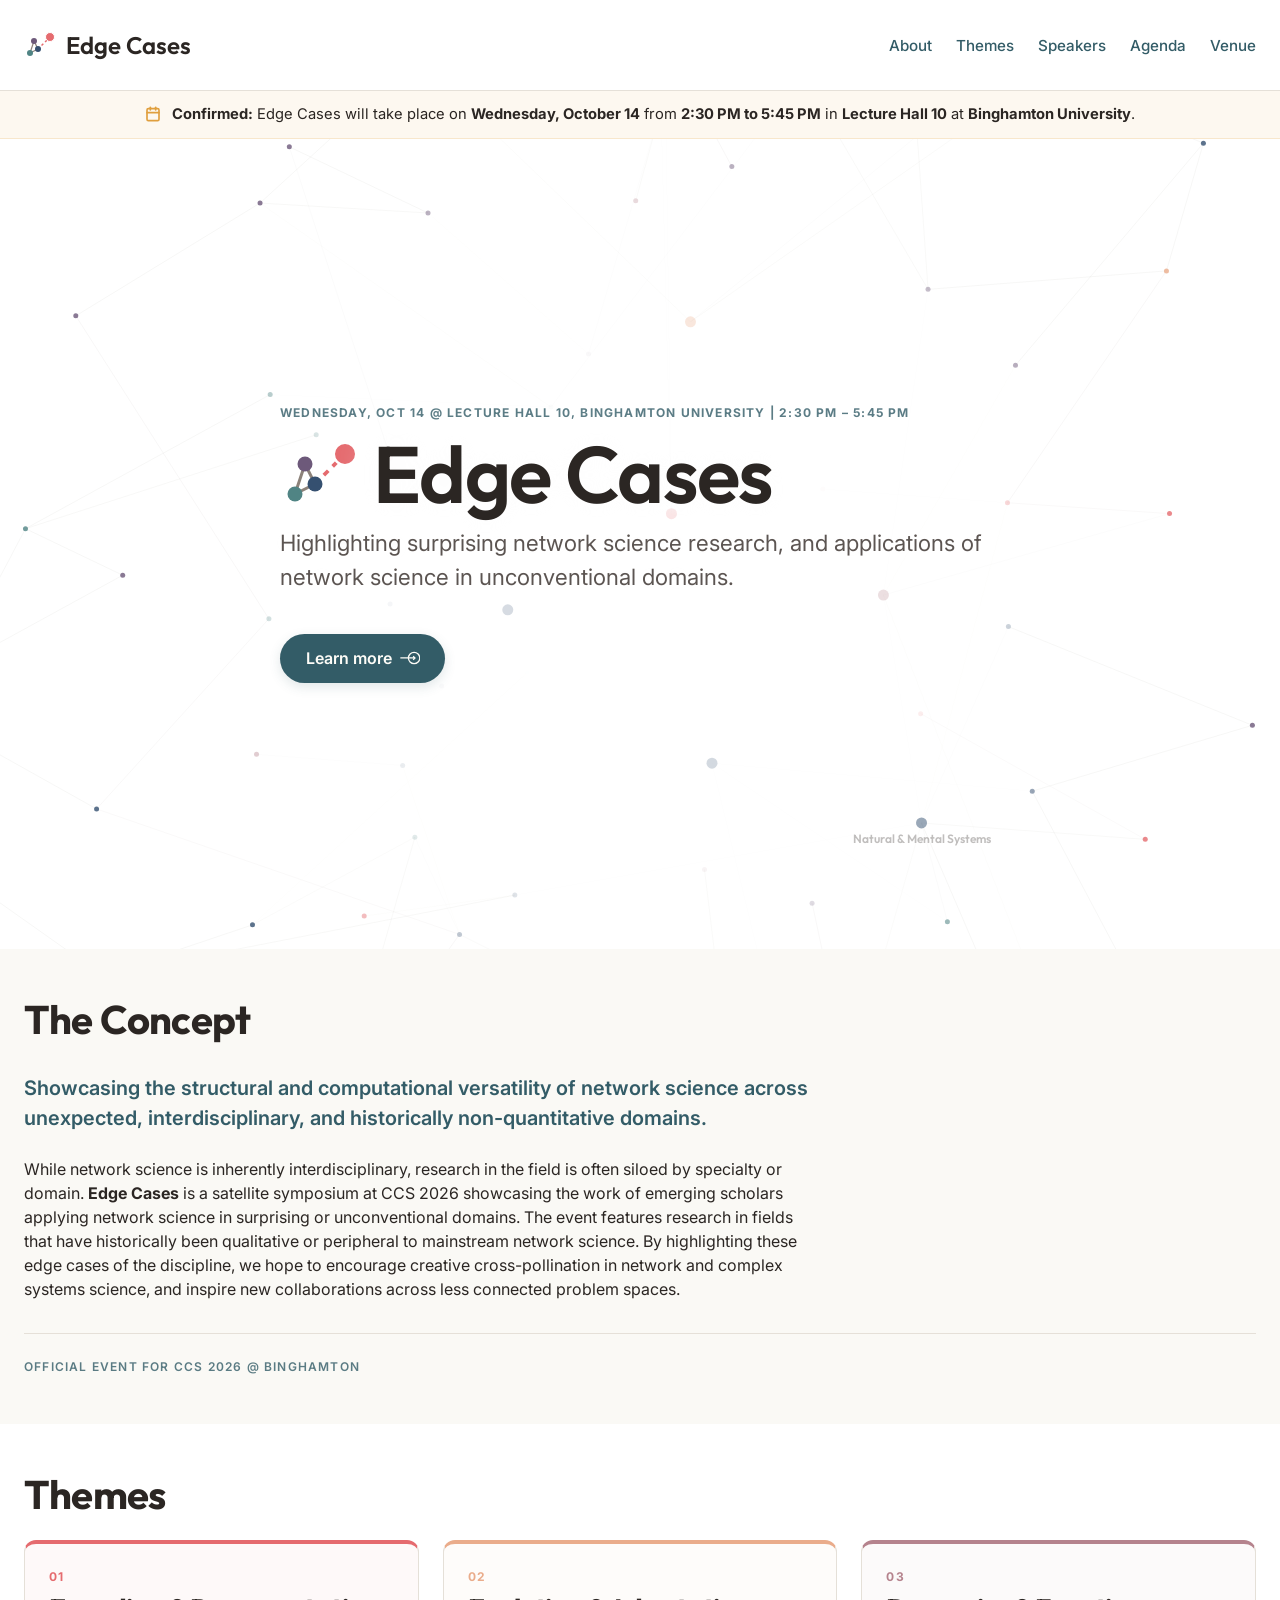
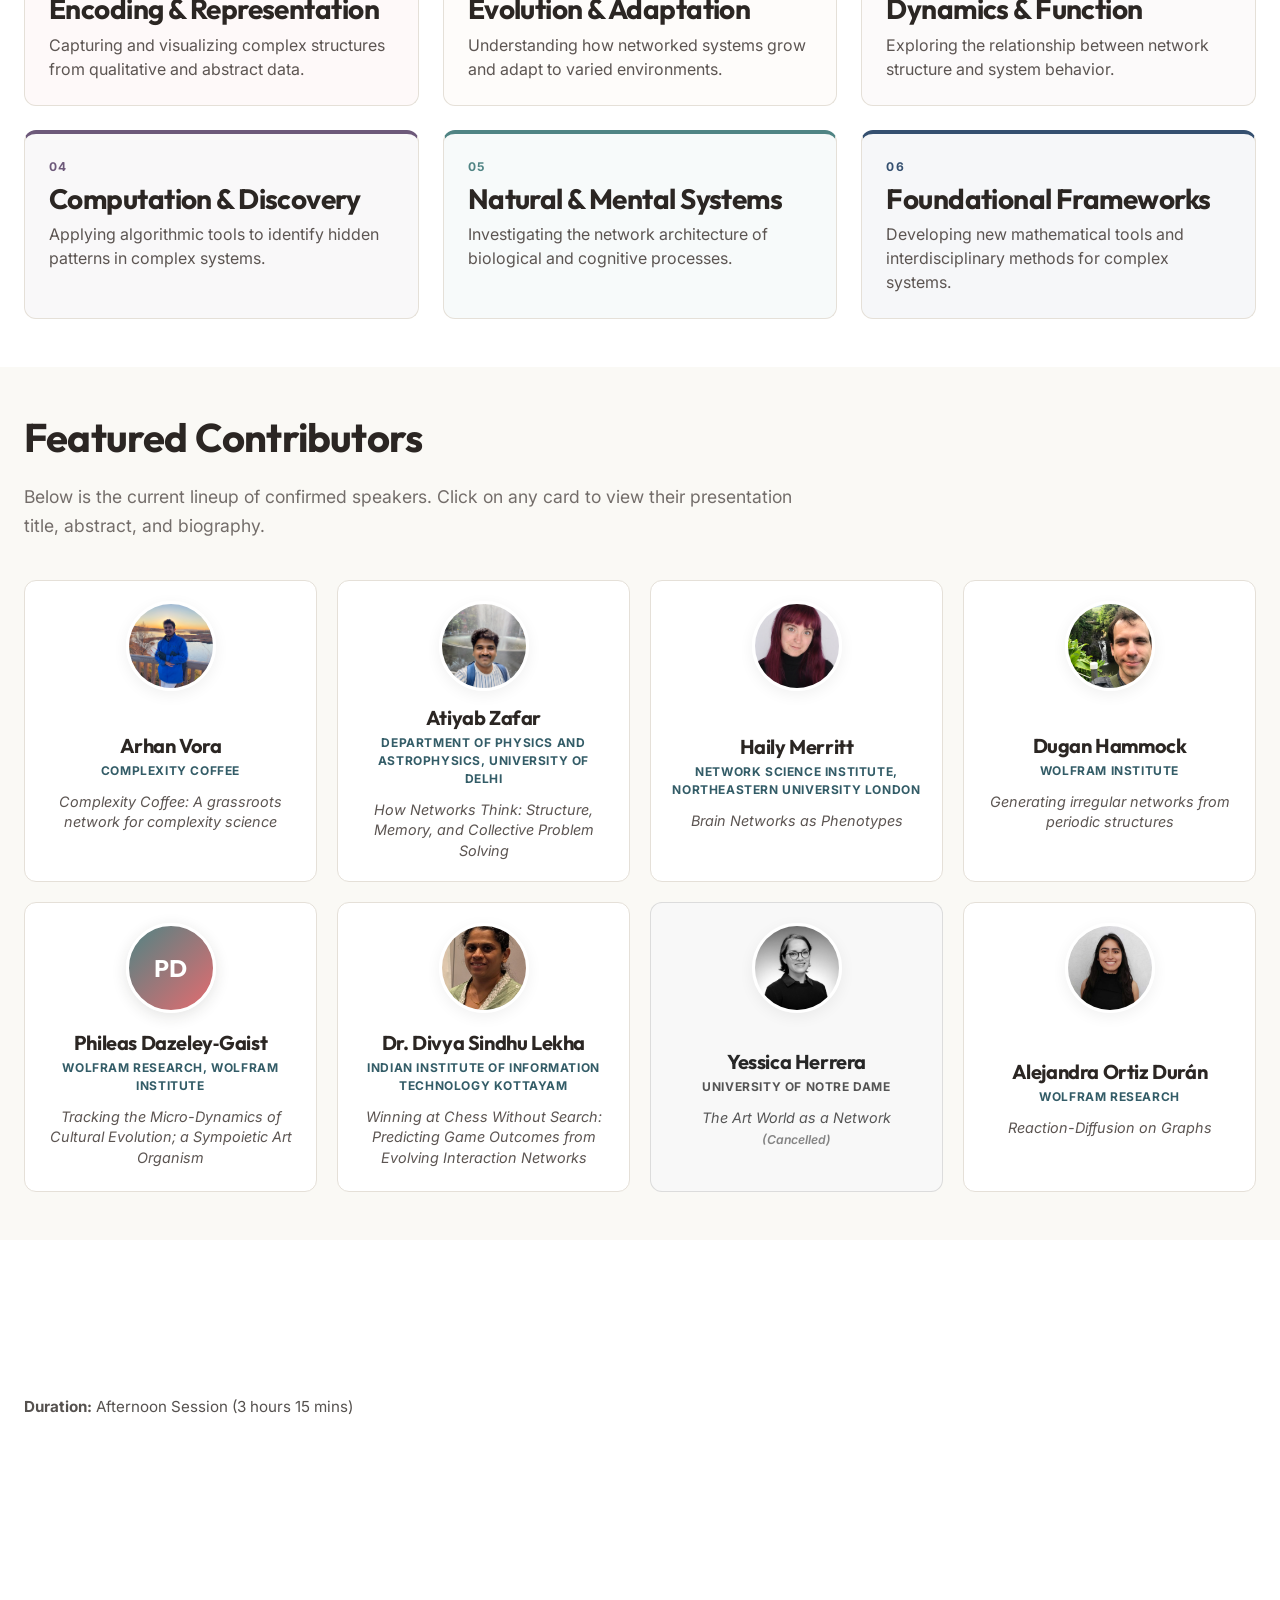
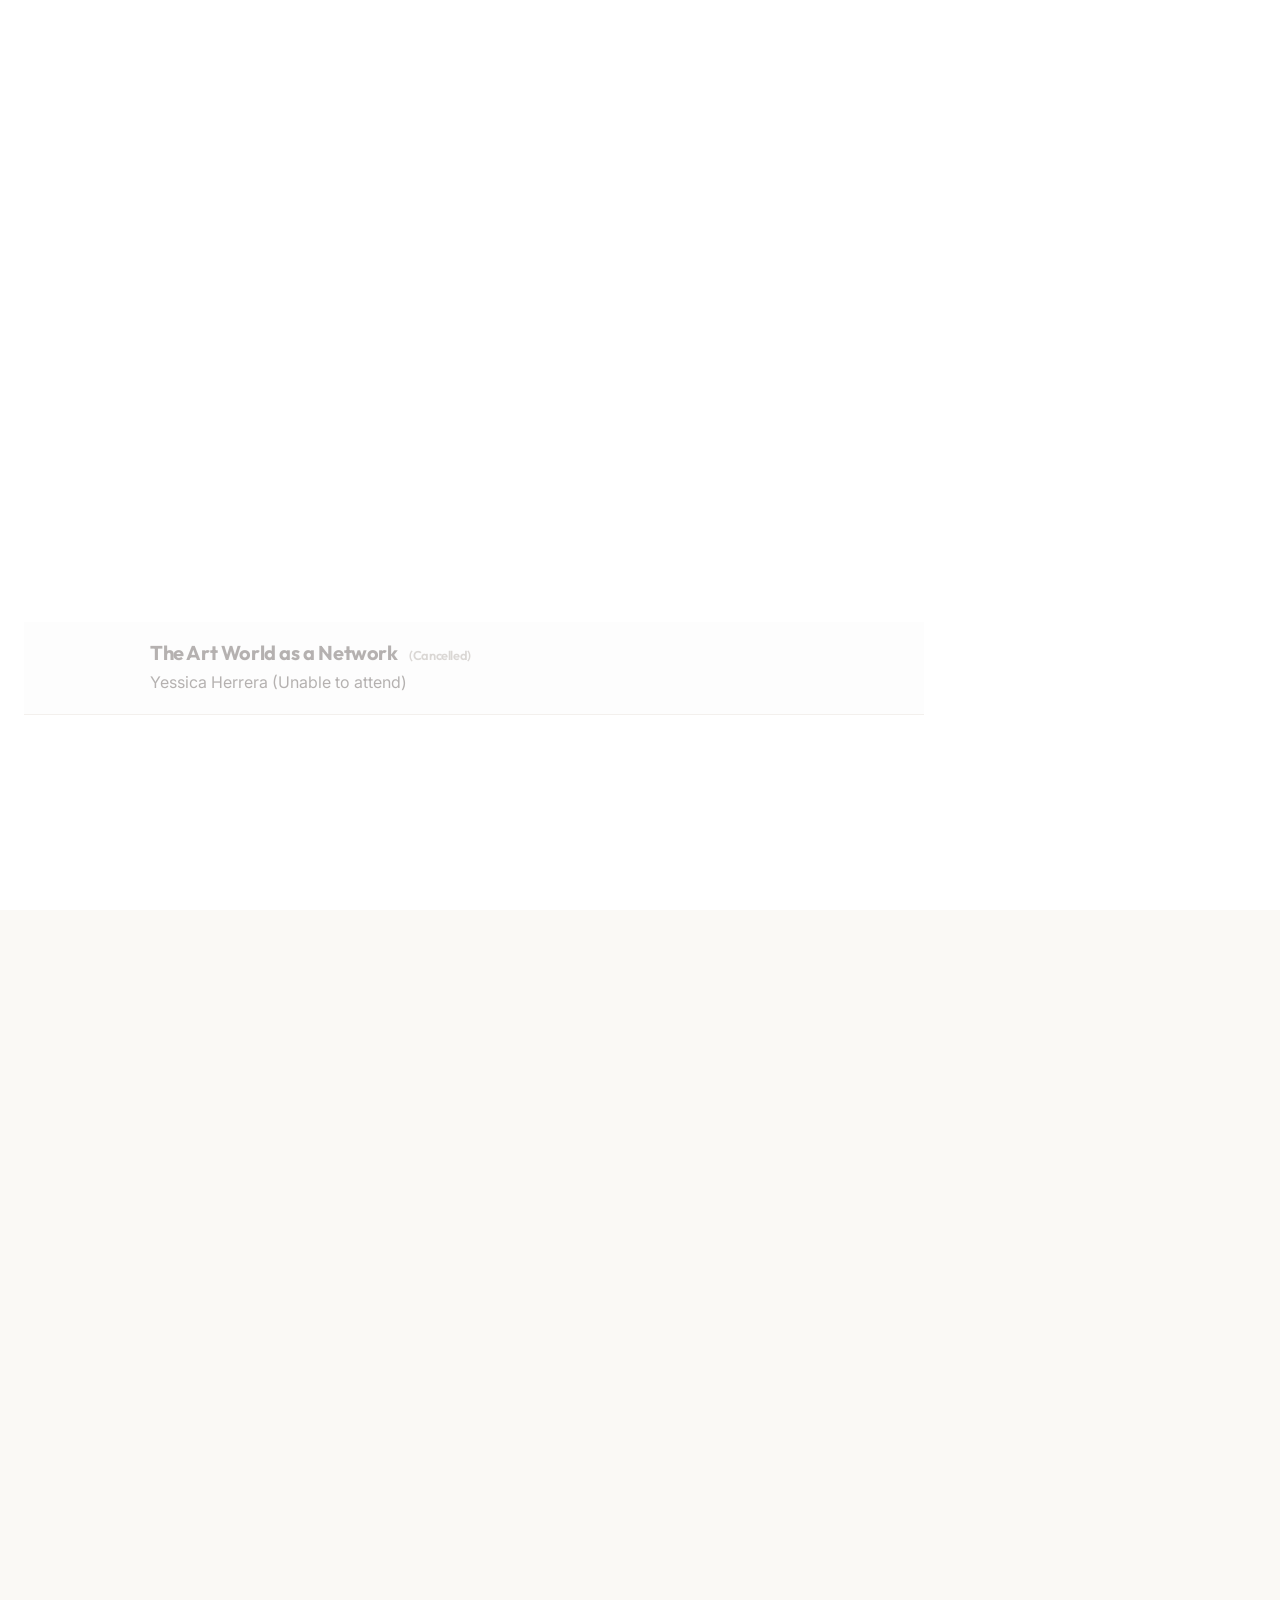
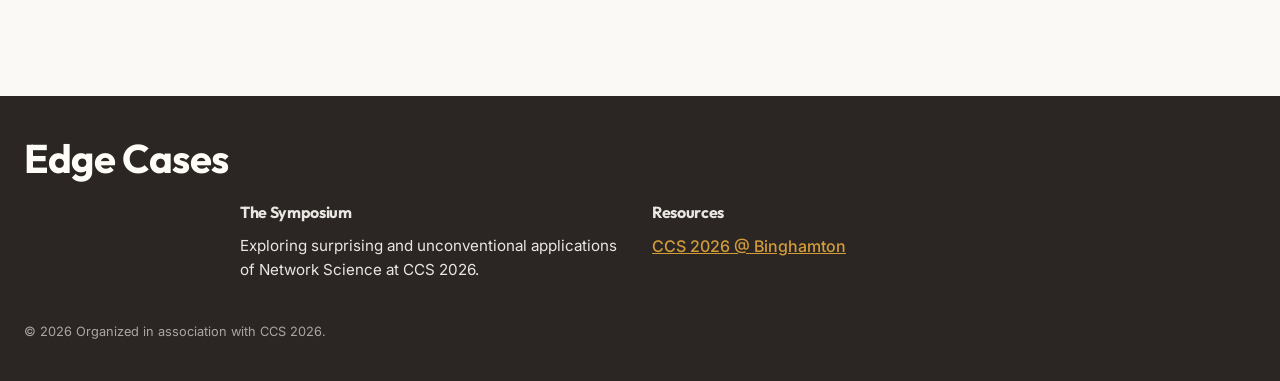
==== commit 98bd4f68: "feat: add support for displaying cancelled speakers and agenda items" ====
--- a/index.html
+++ b/index.html
@@ -167,9 +167,6 @@
         <section class="section" id="agenda">
             <div class="container">
                 <h2 data-reveal>Agenda</h2>
-                <div class="info-banner" data-reveal style="margin-bottom: 2rem; border: 1px solid var(--border-color); border-radius: 4px; background: rgba(0,0,0,0.02);">
-                    <p style="font-size: 0.9rem; opacity: 0.8;"><strong>Note:</strong> This schedule is tentative and subject to change based on the final speaker lineup.</p>
-                </div>
                 <div class="agenda-list" id="agenda-list">
                     <!-- Dynamic Agenda Inject Here -->
                 </div>
--- a/style.css
+++ b/style.css
@@ -447,6 +447,38 @@
   box-shadow: none;
 }
 
+.speaker-card.is-cancelled {
+  opacity: 0.5;
+  filter: grayscale(1);
+  background: #faf8f6;
+  border-color: rgba(140, 130, 122, 0.25);
+}
+
+.speaker-card.is-cancelled:hover {
+  border-color: rgba(140, 130, 122, 0.4);
+  transform: none;
+  box-shadow: 0 4px 12px rgba(43, 38, 35, 0.04);
+}
+
+.cancelled-badge {
+  position: absolute;
+  top: 12px;
+  right: 12px;
+  background: #8c827a;
+  color: white;
+  font-family: var(--font-mono);
+  font-size: 0.65rem;
+  font-weight: 700;
+  padding: 0.25rem 0.6rem;
+  border-radius: 4px;
+  text-transform: uppercase;
+  letter-spacing: 0.06em;
+  box-shadow: 0 2px 6px rgba(140, 130, 122, 0.2);
+  display: inline-flex;
+  align-items: center;
+  z-index: 5;
+}
+
 .speaker-image {
   width: 90px;
   height: 90px;
@@ -655,6 +687,24 @@
   font-size: 1rem;
   color: var(--muted-text);
   line-height: 1.5;
+}
+
+.agenda-item.is-cancelled {
+  opacity: 0.45;
+  background: rgba(140, 130, 122, 0.03);
+  padding-left: 0.75rem;
+  padding-right: 0.75rem;
+  border-radius: var(--radius-sm);
+}
+
+.agenda-item.is-cancelled .time {
+  color: var(--muted-text);
+  font-weight: 400;
+  opacity: 0.4;
+}
+
+.agenda-item.is-cancelled h3 {
+  color: var(--muted-text);
 }
 
 /* Contact & Collaborate */
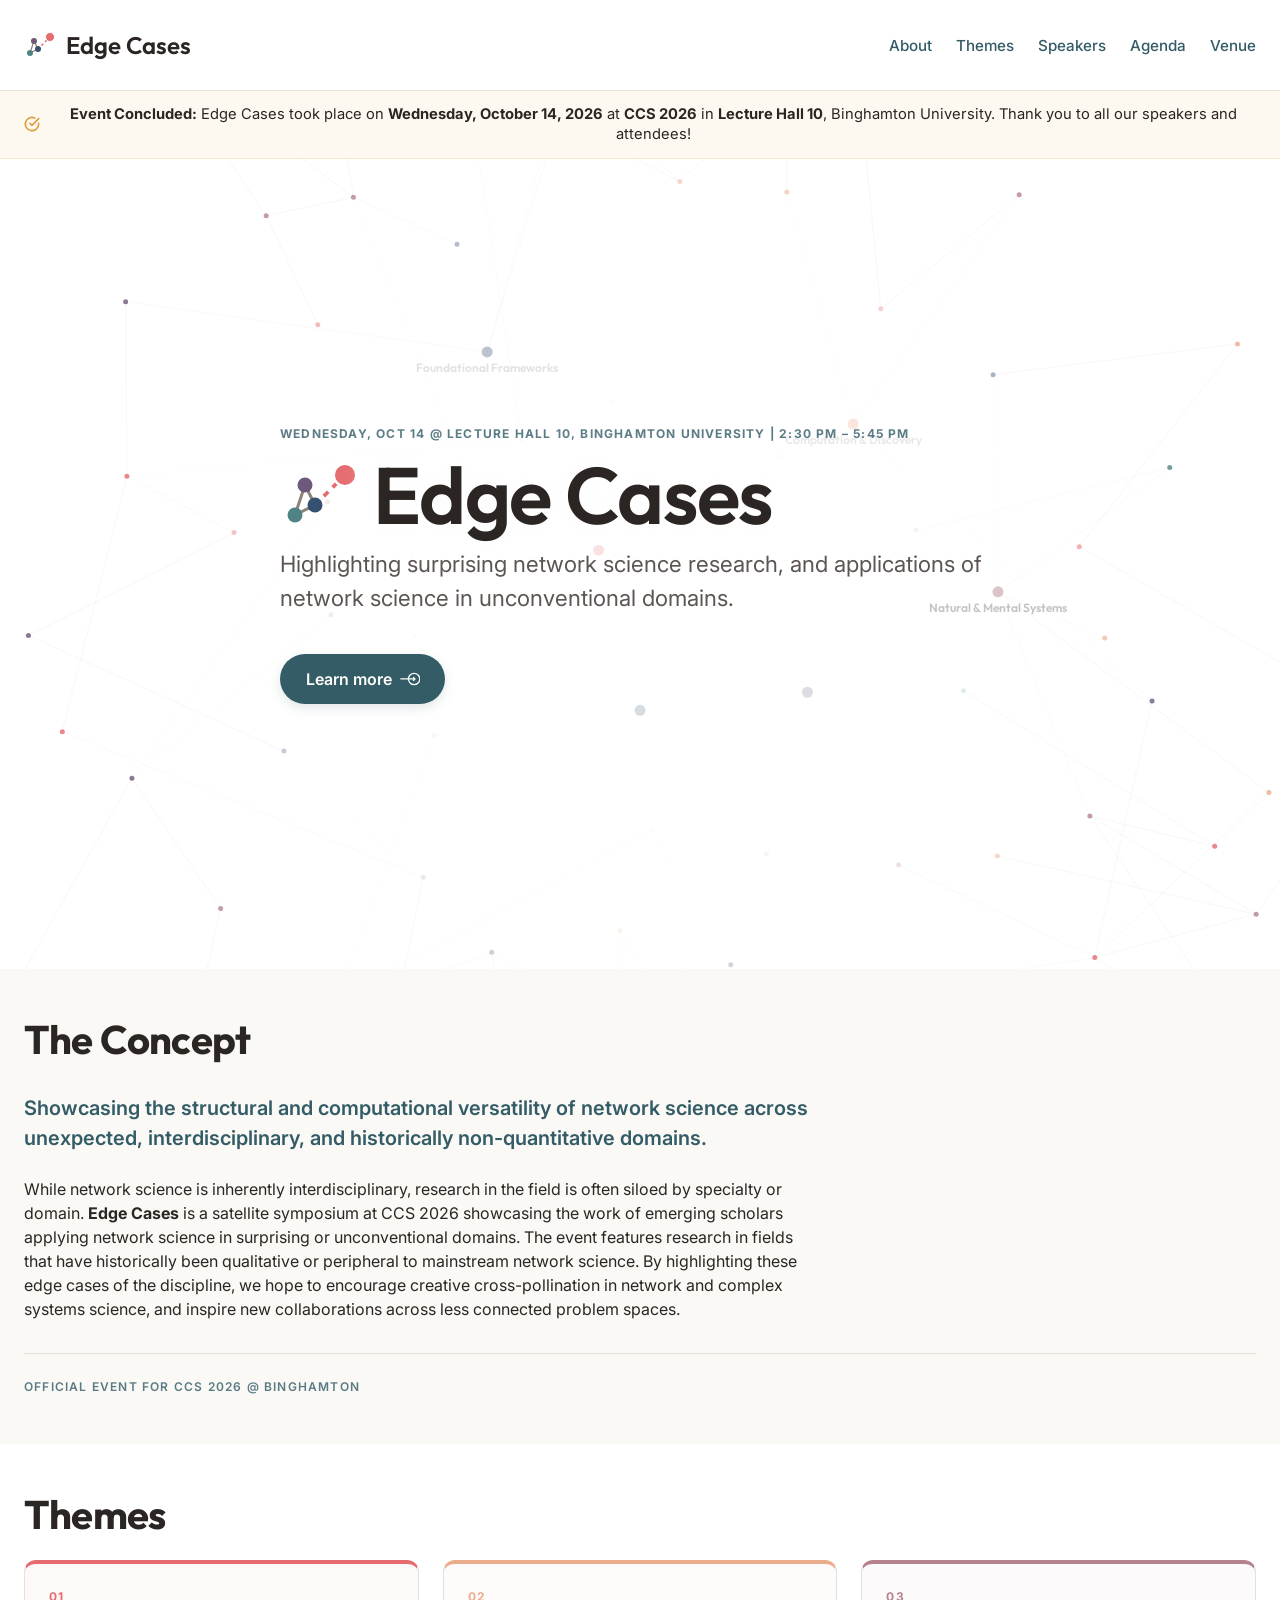
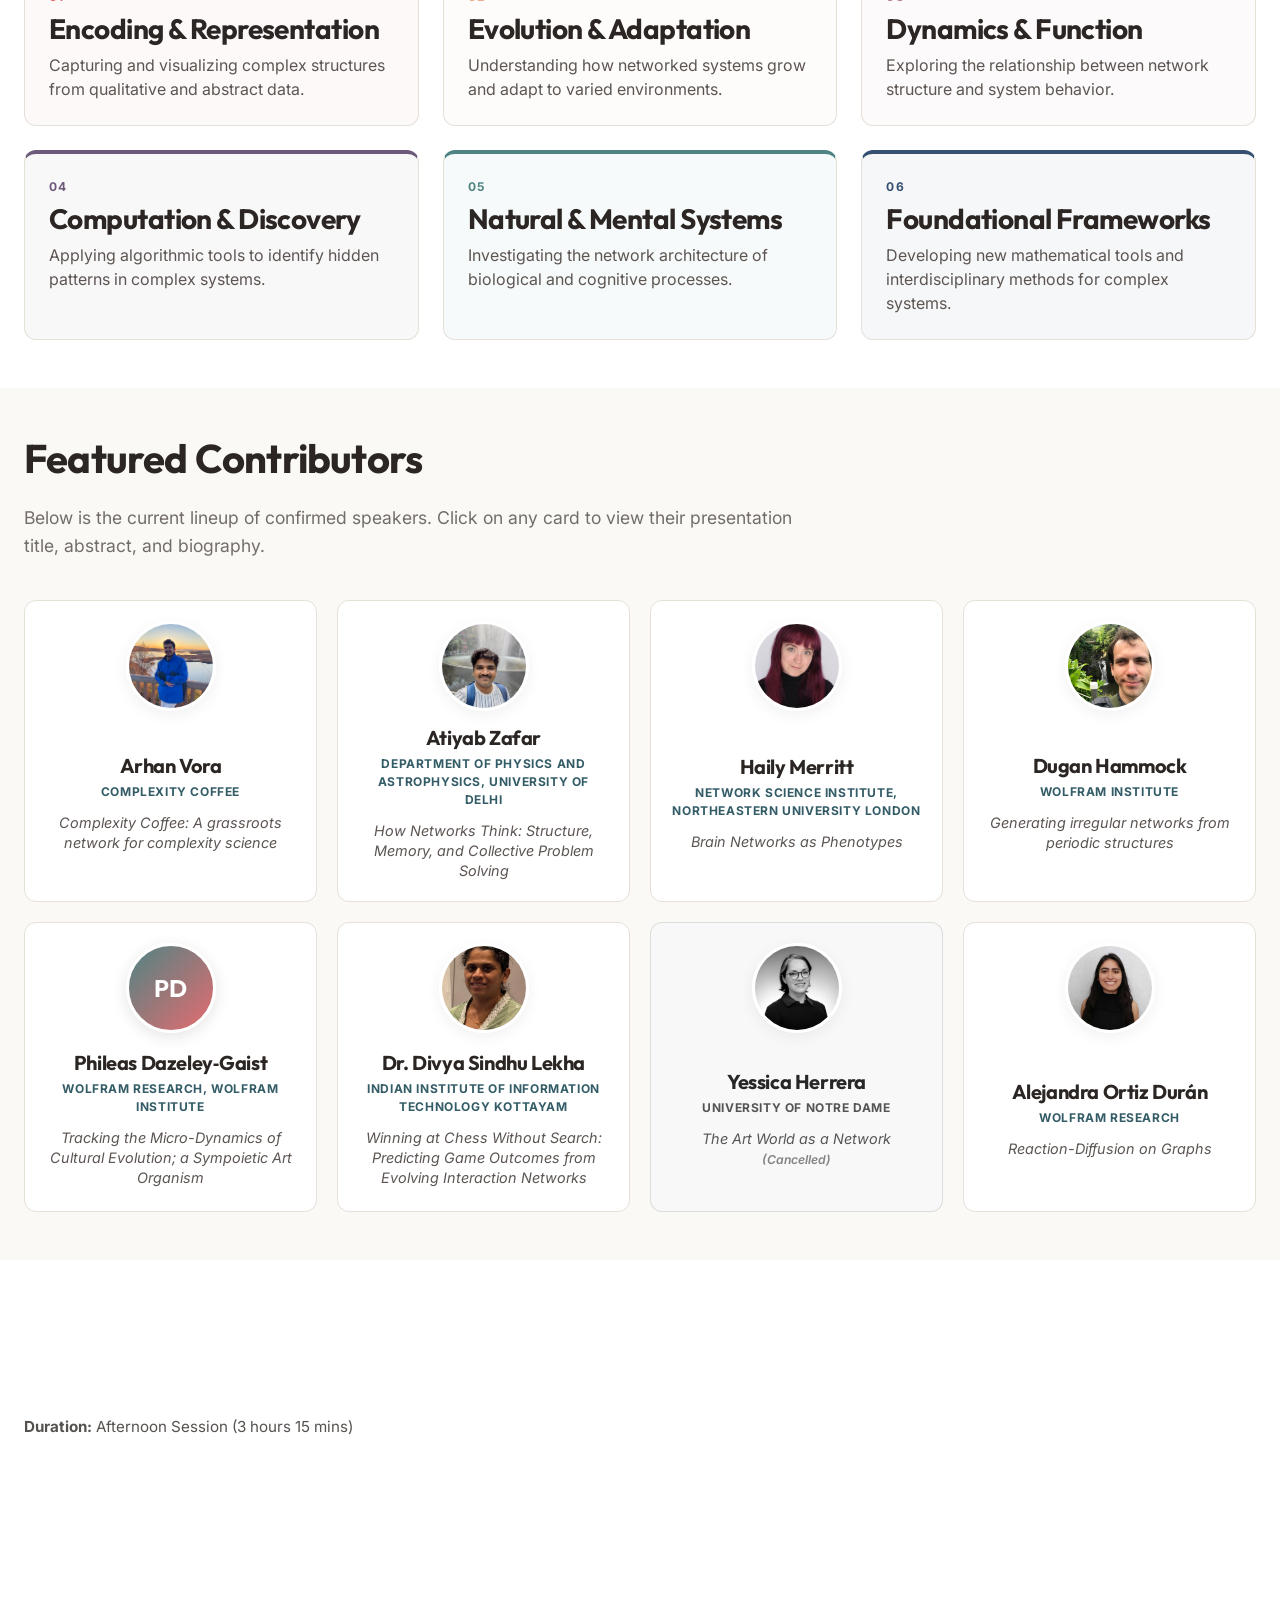
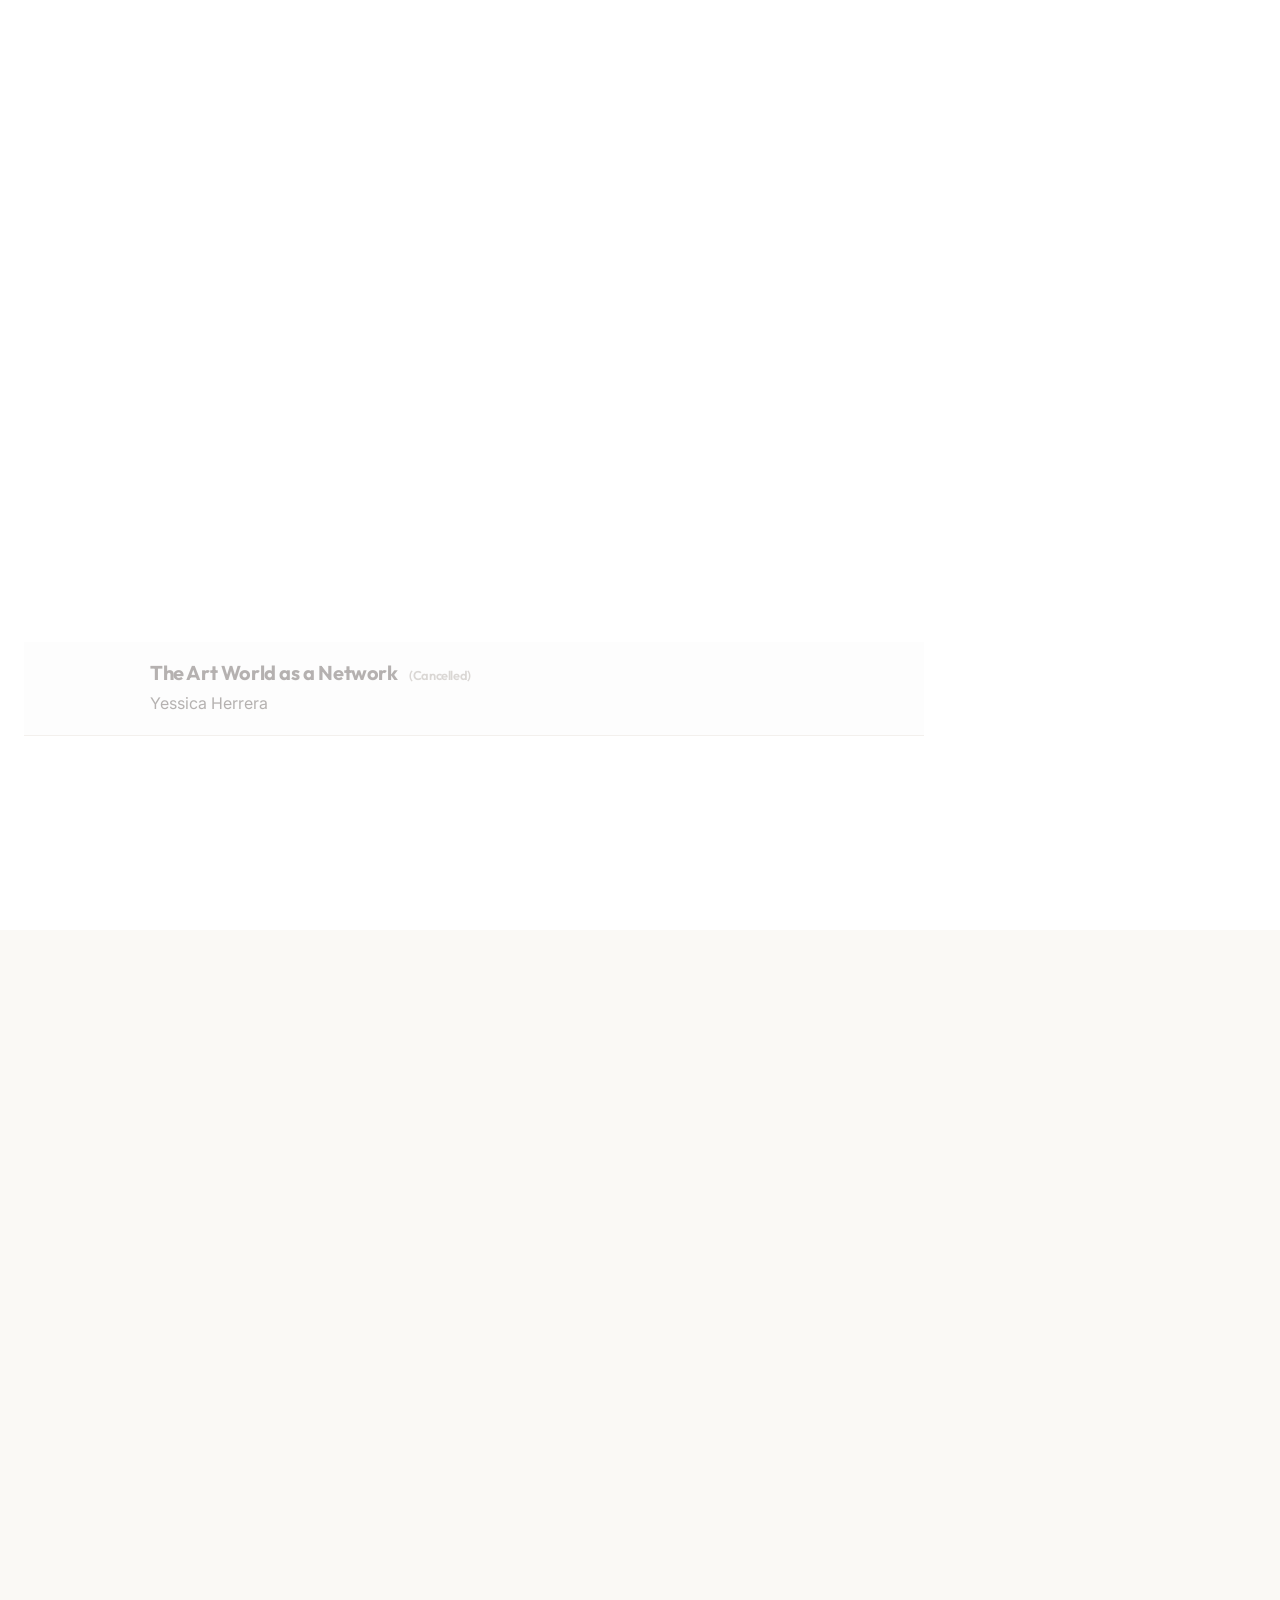
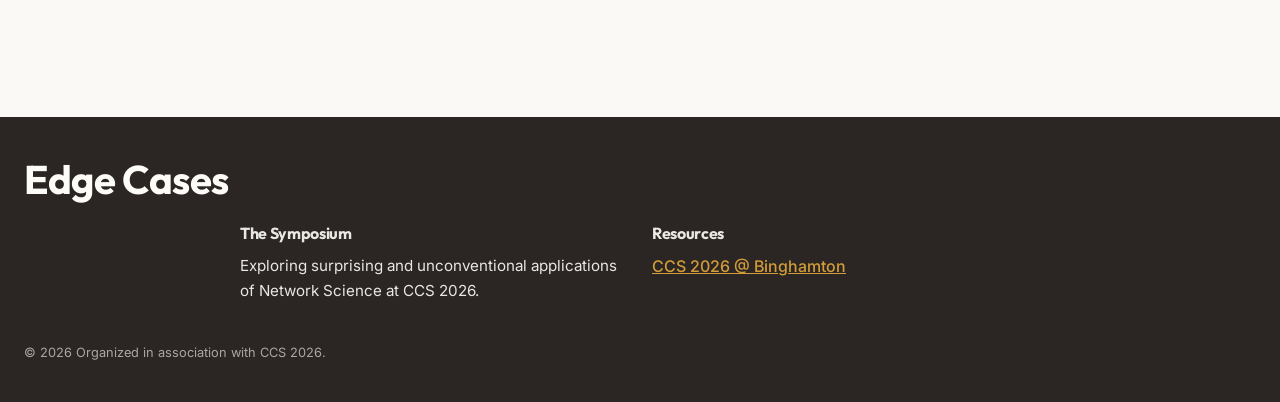
==== commit 804053ee: "update info banner to reflect concluded event status and clean up agenda entry description" ====
--- a/index.html
+++ b/index.html
@@ -78,13 +78,10 @@
     <main>
         <div class="info-banner">
             <svg width="16" height="16" viewBox="0 0 24 24" fill="none" stroke="var(--secondary-accent)" stroke-width="2.5" stroke-linecap="round" stroke-linejoin="round" style="flex-shrink: 0; vertical-align: middle; margin-right: 0.2rem;">
-                <rect x="3" y="4" width="18" height="18" rx="2" ry="2"></rect>
-                <line x1="16" y1="2" x2="16" y2="6"></line>
-                <line x1="8" y1="2" x2="8" y2="6"></line>
-                <line x1="3" y1="10" x2="21" y2="10"></line>
+                <path d="M22 11.08V12a10 10 0 1 1-5.93-9.14"></path>
+                <polyline points="22 4 12 14.01 9 11.01"></polyline>
             </svg>
-            <p><strong>Confirmed:</strong> Edge Cases will take place on <strong>Wednesday, October 14</strong> from
-                <strong>2:30 PM to 5:45 PM</strong> in <strong>Lecture Hall 10</strong> at <strong>Binghamton University</strong>.</p>
+            <p><strong>Event Concluded:</strong> Edge Cases took place on <strong>Wednesday, October 14, 2026</strong> at <strong>CCS 2026</strong> in <strong>Lecture Hall 10</strong>, Binghamton University. Thank you to all our speakers and attendees!</p>
         </div>
         <section class="hero" id="home">
             <canvas id="networkCanvas" class="hero-canvas"></canvas>
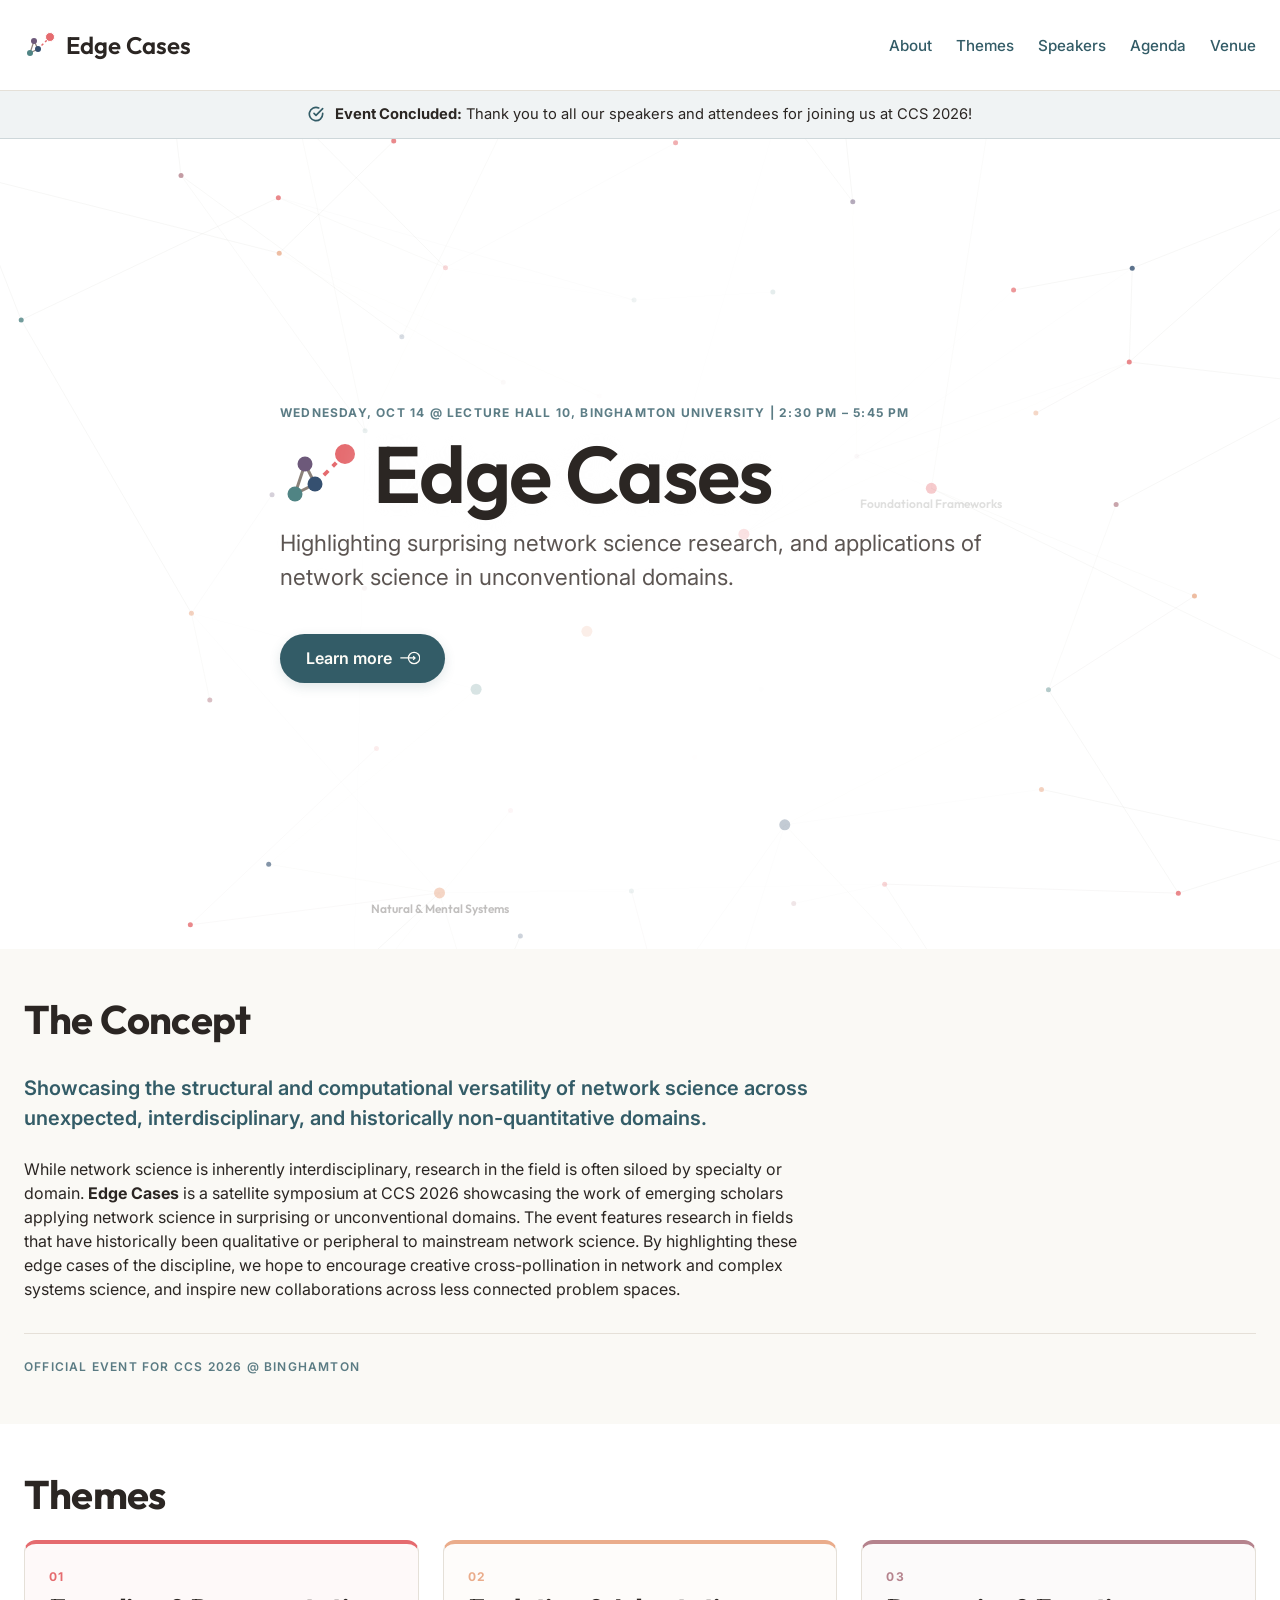
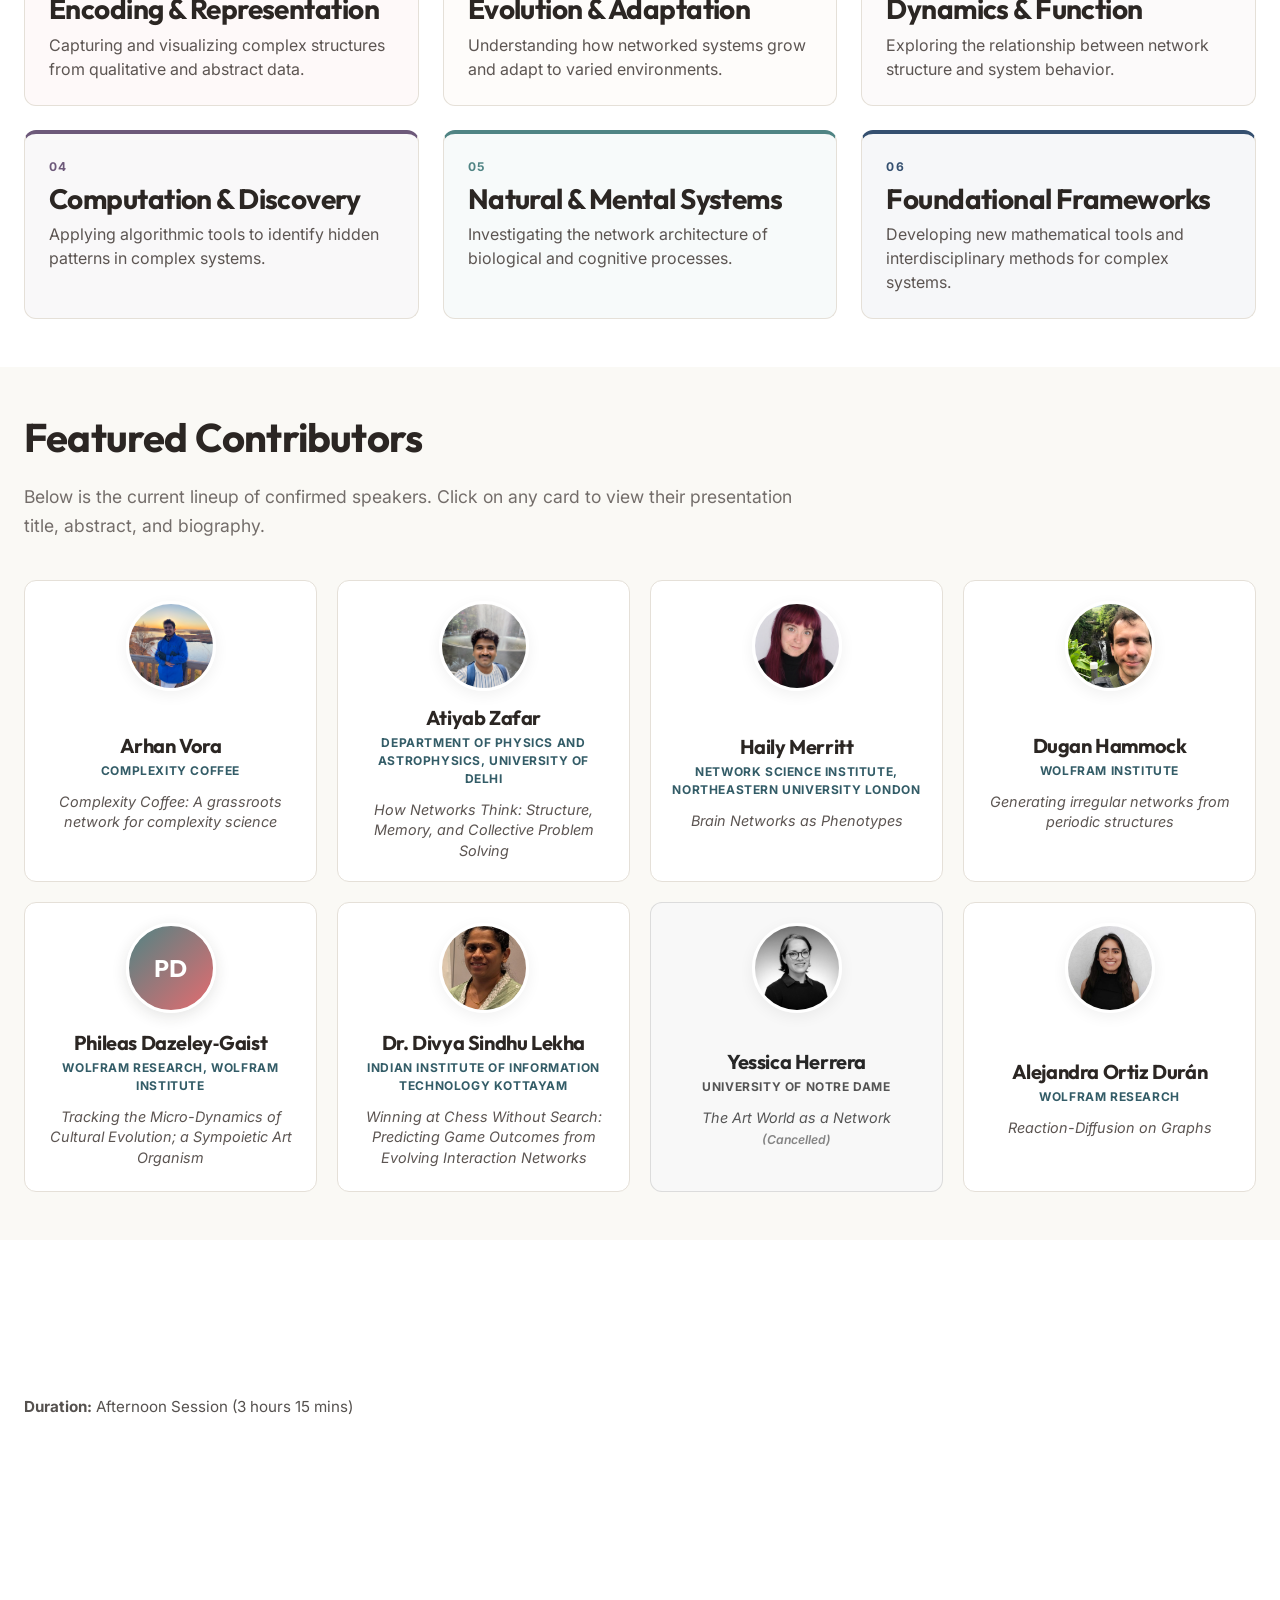
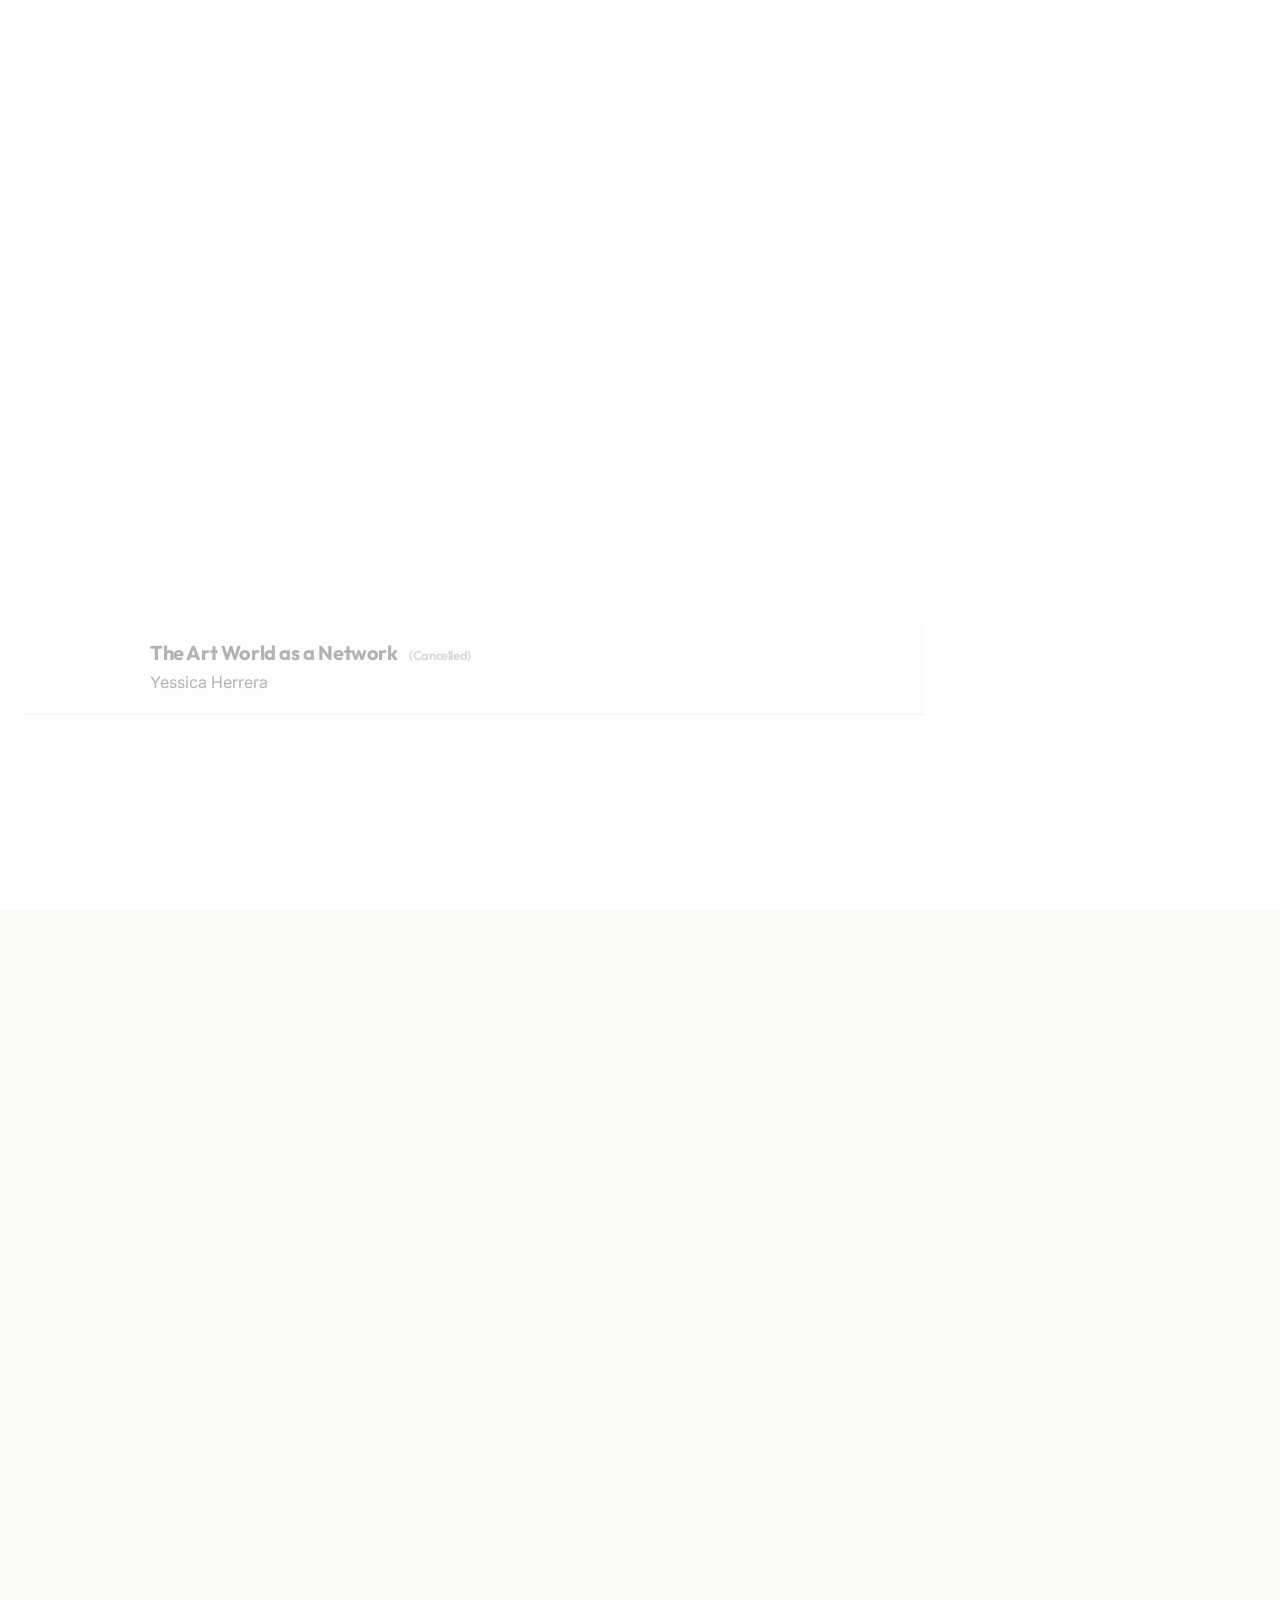
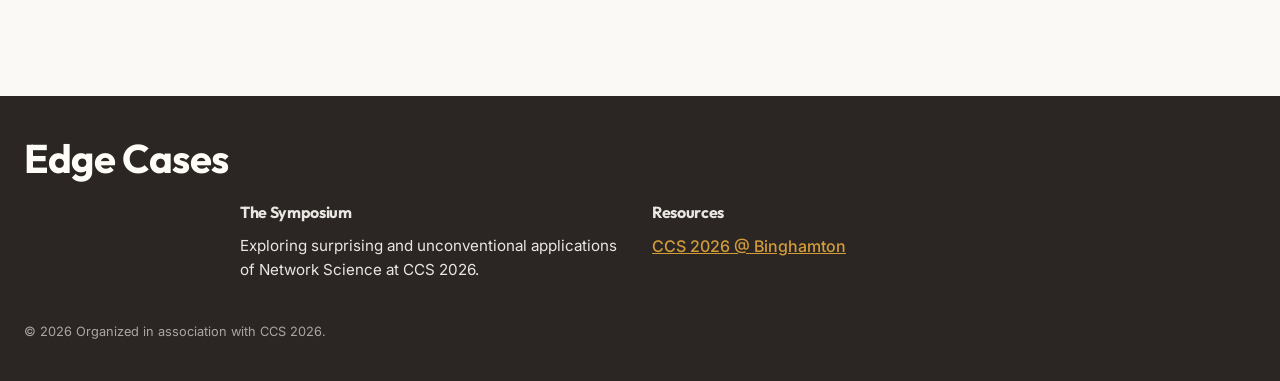
==== commit f6090075: "style: update info banner styling and shorten concluded event message" ====
--- a/index.html
+++ b/index.html
@@ -77,11 +77,11 @@
 
     <main>
         <div class="info-banner">
-            <svg width="16" height="16" viewBox="0 0 24 24" fill="none" stroke="var(--secondary-accent)" stroke-width="2.5" stroke-linecap="round" stroke-linejoin="round" style="flex-shrink: 0; vertical-align: middle; margin-right: 0.2rem;">
+            <svg width="16" height="16" viewBox="0 0 24 24" fill="none" stroke="var(--accent-color)" stroke-width="2.5" stroke-linecap="round" stroke-linejoin="round" style="flex-shrink: 0; vertical-align: middle; margin-right: 0.2rem;">
                 <path d="M22 11.08V12a10 10 0 1 1-5.93-9.14"></path>
                 <polyline points="22 4 12 14.01 9 11.01"></polyline>
             </svg>
-            <p><strong>Event Concluded:</strong> Edge Cases took place on <strong>Wednesday, October 14, 2026</strong> at <strong>CCS 2026</strong> in <strong>Lecture Hall 10</strong>, Binghamton University. Thank you to all our speakers and attendees!</p>
+            <p><strong>Event Concluded:</strong> Thank you to all our speakers and attendees for joining us at CCS 2026!</p>
         </div>
         <section class="hero" id="home">
             <canvas id="networkCanvas" class="hero-canvas"></canvas>
--- a/style.css
+++ b/style.css
@@ -792,8 +792,8 @@
 
 /* Info Banner */
 .info-banner {
-  background: rgba(224, 159, 62, 0.08); /* Subtle warm ochre tint */
-  border-bottom: 1px solid rgba(224, 159, 62, 0.2);
+  background: rgba(51, 92, 103, 0.07); /* Muted slate teal tint for concluded event */
+  border-bottom: 1px solid rgba(51, 92, 103, 0.18);
   padding: 0.85rem var(--space-md);
   text-align: center;
   font-size: 0.92rem;
